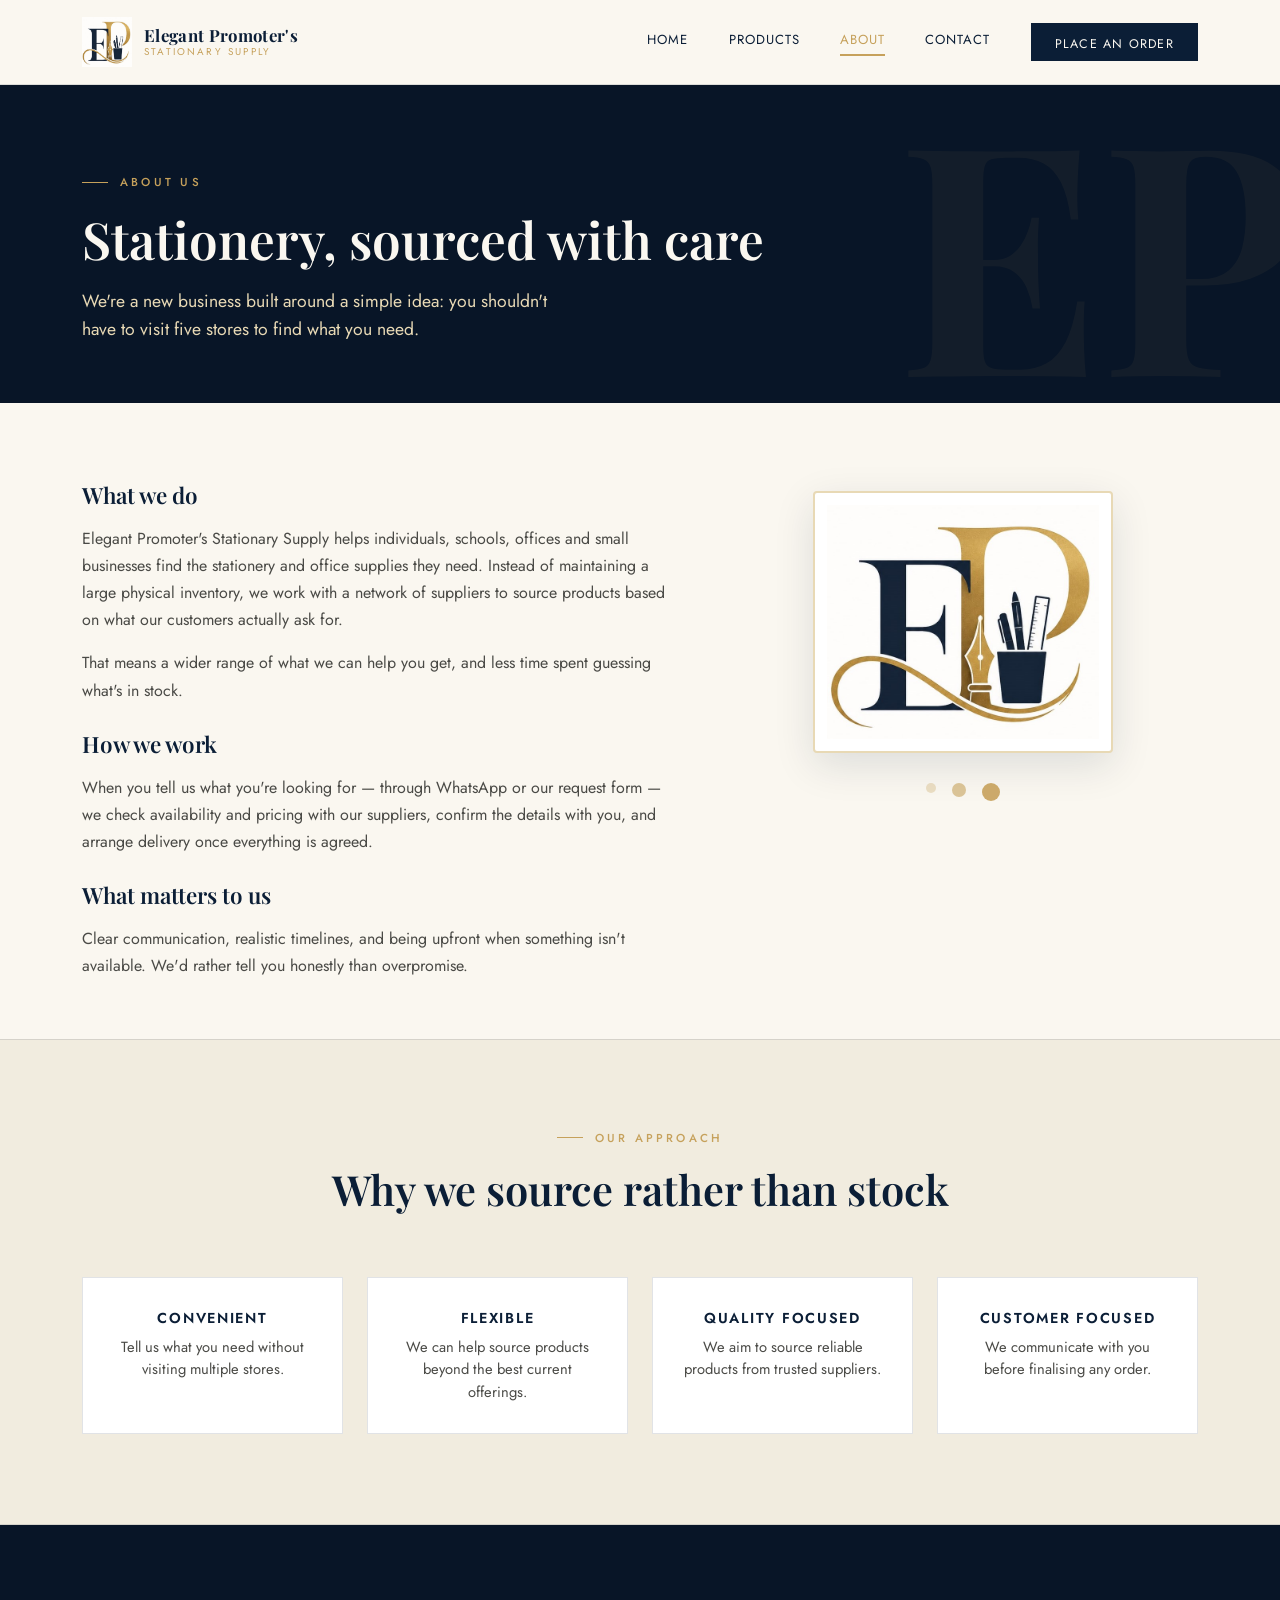
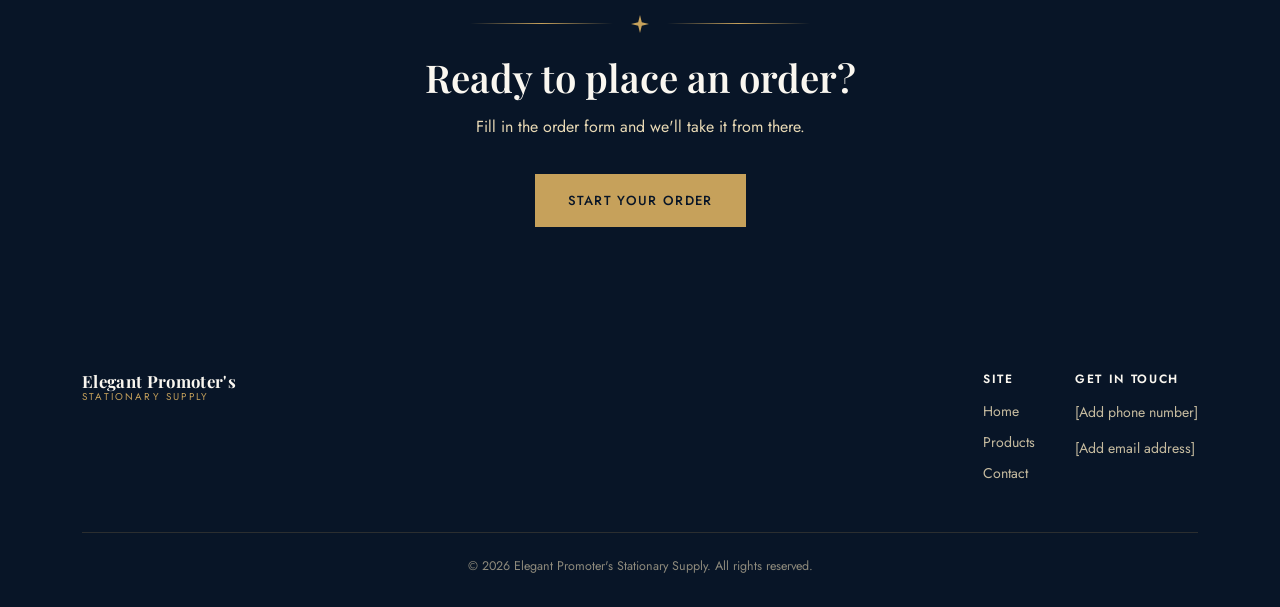
==== about.html @ 5bbe50d1 "Version1 of Site 2 of Elegant-promoter" ====
<!DOCTYPE html>
<html lang="en">
<head>
  <meta charset="UTF-8">
  <meta name="viewport" content="width=device-width, initial-scale=1.0">
  <link rel="icon" href="./assets/logo.jpeg">
  <title>About — Elegant Promoter's Stationary Supply</title>
  <meta name="description" content="Learn about Elegant Promoter's Stationary Supply: sourcing stationery with care, clear communication, and a wide range of office supplies.">
  <link rel="preconnect" href="https://fonts.googleapis.com">
  <link href="https://fonts.googleapis.com/css2?family=Playfair+Display:ital,wght@0,600;0,700;1,600&family=Jost:wght@400;500;600&display=swap" rel="stylesheet">
  <link rel="stylesheet" href="./css/about.css">
  <link rel="stylesheet" href="./css/style.css">
</head>
<body>

<nav class="site-nav">
  <div class="wrap">
    <a href="index.html" class="brand">
      <img src="./assets/logo.jpeg" alt="brand logo" height="50px" width="50px">
      <span class="brand-text">
        <span class="line1">Elegant Promoter's</span>
        <span class="line2">Stationary Supply</span>
      </span>
    </a>
    <div class="nav-links">
      <a href="index.html">Home</a>
      <a href="products.html">Products</a>
      <a href="about.html" class="active">About</a>
      <a href="contact.html">Contact</a>
      <a href="contact.html#order" class="nav-cta">Place an Order</a>
    </div>
    <button class="nav-toggle" aria-label="Menu" onclick="document.querySelector('.nav-links').classList.toggle('mobile-open')">
      <span></span><span></span><span></span>
    </button>
  </div>
</nav>

<!-- ===== ABOUT HERO ===== -->
<header class="about-hero">
  <div class="wrap">
    <div class="about-hero__content">
      <span class="eyebrow">About Us</span>
      <h1>Stationery, sourced with care</h1>
      <p class="lead">We're a new business built around a simple idea: you shouldn't have to visit five stores to find what you need.</p>
    </div>
  </div>
</header>

<!-- ===== MAIN CONTENT: two-column grid ===== -->
<section class="about-main">
  <div class="wrap about-grid">
    <div class="about-copy">
      <h2>What we do</h2>
      <p>Elegant Promoter's Stationary Supply helps individuals, schools, offices and small businesses find the stationery and office supplies they need. Instead of maintaining a large physical inventory, we work with a network of suppliers to source products based on what our customers actually ask for.</p>
      <p>That means a wider range of what we can help you get, and less time spent guessing what's in stock.</p>

      <h2>How we work</h2>
      <p>When you tell us what you're looking for — through WhatsApp or our request form — we check availability and pricing with our suppliers, confirm the details with you, and arrange delivery once everything is agreed.</p>

      <h2>What matters to us</h2>
      <p>Clear communication, realistic timelines, and being upfront when something isn't available. We'd rather tell you honestly than overpromise.</p>
    </div>

    <div class="about-visual">
      <img src="./assets/logo.jpeg" alt="Elegant Promoter's Stationary Supply logo">
      <div class="about-visual__decor" aria-hidden="true">
        <span></span><span></span><span></span>
      </div>
    </div>
  </div>
</section>

<!-- ===== OUR APPROACH (cards) ===== -->
<section class="about-approach">
  <div class="wrap">
    <div class="section-head section-head--center">
      <span class="eyebrow">Our Approach</span>
      <h2>Why we source rather than stock</h2>
    </div>
    <div class="approach-grid">
      <div class="approach-card">
        <h3>Convenient</h3>
        <p>Tell us what you need without visiting multiple stores.</p>
      </div>
      <div class="approach-card">
        <h3>Flexible</h3>
        <p>We can help source products beyond the best current offerings.</p>
      </div>
      <div class="approach-card">
        <h3>Quality Focused</h3>
        <p>We aim to source reliable products from trusted suppliers.</p>
      </div>
      <div class="approach-card">
        <h3>Customer Focused</h3>
        <p>We communicate with you before finalising any order.</p>
      </div>
    </div>
  </div>
</section>

<section class="cta-band">
  <div class="wrap">
    <div class="flourish" style="margin-bottom:22px">
      <svg width="18" height="18" viewBox="0 0 24 24" fill="currentColor"><path d="M12 0l2.4 9.6L24 12l-9.6 2.4L12 24l-2.4-9.6L0 12l9.6-2.4z"/></svg>
    </div>
    <h2>Ready to place an order?</h2>
    <p>Fill in the order form and we'll take it from there.</p>
    <a href="contact.html#order" class="btn btn-gold">Start Your Order</a>
  </div>
</section>

<footer>
  <div class="wrap">
    <div class="footer-top">
      <div class="footer-brand">
        <span class="brand-text">
          <span class="line1">Elegant Promoter's</span>
          <span class="line2">Stationary Supply</span>
        </span>
      </div>
      <div class="footer-links">
        <div class="footer-col">
          <h4>Site</h4>
          <a href="index.html">Home</a>
          <a href="products.html">Products</a>
          <a href="contact.html">Contact</a>
        </div>
        <div class="footer-col">
          <h4>Get in touch</h4>
          <p>[Add phone number]</p>
          <p>[Add email address]</p>
        </div>
      </div>
    </div>
    <div class="footer-bottom">&copy; <span id="year"></span> Elegant Promoter's Stationary Supply. All rights reserved.</div>
  </div>
</footer>

<script>document.getElementById('year').textContent = new Date().getFullYear();</script>
</body>
</html>
---- css/about.css ----
/* ============================================================
   About Page — Elegant Promoter's Stationary Supply
   ============================================================ */

/* ---------- About Hero ---------- */
.about-hero {
  background: var(--navy-deep);
  color: var(--cream);
  padding: 80px 0 60px;
  position: relative;
  overflow: hidden;
}

.about-hero__content {
  max-width: 720px;
  position: relative;
  z-index: 1;
}

.about-hero h1 {
  color: var(--cream);
  font-size: clamp(2.4rem, 4.5vw, 3.2rem);
  margin-bottom: 18px;
}

.about-hero .lead {
  font-size: 1.1rem;
  color: var(--gold-light);
  max-width: 500px;
  margin-bottom: 0;
}

.about-hero::after {
  content: 'EP';
  position: absolute;
  right: -2%;
  top: 50%;
  transform: translateY(-50%);
  font-family: 'Playfair Display', serif;
  font-size: 320px;
  font-weight: 700;
  color: var(--gold);
  opacity: 0.06;
  pointer-events: none;
  line-height: 1;
}

/* ---------- Main Grid (two columns) ---------- */
.about-main {
  padding: 80px 0 60px;
  background: var(--cream);
}

.about-grid {
  display: grid;
  grid-template-columns: 1fr 0.8fr;
  gap: 60px;
  align-items: start;
}

.about-copy h2 {
  font-size: 1.4rem;
  margin-top: 28px;
  margin-bottom: 12px;
  color: var(--navy);
}

.about-copy h2:first-of-type {
  margin-top: 0;
}

.about-copy p {
  color: var(--ink-soft);
  font-size: 1rem;
  line-height: 1.7;
  margin-bottom: 16px;
}

.about-copy p:last-of-type {
  margin-bottom: 0;
}

/* ---------- Right Column: Visual ---------- */
.about-visual {
  display: flex;
  flex-direction: column;
  align-items: center;
  gap: 30px;
  padding-top: 8px;
}

.about-visual img {
  width: 100%;
  max-width: 300px;
  height: auto;
  border-radius: 4px;
  box-shadow: 0 12px 40px rgba(11, 30, 54, 0.12);
  border: 2px solid var(--gold-light);
  padding: 12px;
  background: var(--white);
}

.about-visual__decor {
  display: flex;
  gap: 16px;
  justify-content: center;
  width: 100%;
}

.about-visual__decor span {
  display: block;
  width: 10px;
  height: 10px;
  border-radius: 50%;
  background: var(--gold);
  opacity: 0.3;
}

.about-visual__decor span:nth-child(2) {
  opacity: 0.6;
  width: 14px;
  height: 14px;
}

.about-visual__decor span:nth-child(3) {
  opacity: 0.9;
  width: 18px;
  height: 18px;
}

/* ---------- Approach Cards ---------- */
.about-approach {
  padding: 80px 0 90px;
  background: var(--cream-dim);
  border-top: 1px solid var(--line);
  border-bottom: 1px solid var(--line);
}

.approach-grid {
  display: grid;
  grid-template-columns: repeat(4, 1fr);
  gap: 24px;
  margin-top: 16px;
}

.approach-card {
  background: var(--white);
  padding: 32px 26px 30px;
  border: 1px solid var(--line);
  transition: all 0.25s var(--ease);
  text-align: center;
}

.approach-card:hover {
  border-color: var(--gold);
  transform: translateY(-4px);
  box-shadow: 0 8px 24px rgba(11, 30, 54, 0.06);
}

.approach-card h3 {
  font-family: var(--body);
  font-size: 0.9rem;
  font-weight: 600;
  text-transform: uppercase;
  letter-spacing: 0.12em;
  color: var(--navy);
  margin-bottom: 10px;
}

.approach-card p {
  font-size: 0.92rem;
  color: var(--ink-soft);
  margin: 0;
  line-height: 1.5;
}

/* ---------- Responsive ---------- */
@media (max-width: 1024px) {
  .about-grid {
    grid-template-columns: 1fr 0.7fr;
    gap: 40px;
  }
}

@media (max-width: 820px) {
  .about-grid {
    grid-template-columns: 1fr;
    gap: 40px;
  }

  .about-visual {
    flex-direction: row;
    flex-wrap: wrap;
    justify-content: center;
    padding-top: 0;
  }

  .about-visual img {
    max-width: 200px;
  }

  .approach-grid {
    grid-template-columns: repeat(2, 1fr);
    gap: 16px;
  }

  .about-hero::after {
    font-size: 180px;
    right: -8%;
  }
}

@media (max-width: 540px) {
  .about-hero {
    padding: 60px 0 40px;
  }

  .about-main {
    padding: 50px 0 40px;
  }

  .about-approach {
    padding: 50px 0 60px;
  }

  .approach-grid {
    grid-template-columns: 1fr;
  }

  .about-visual img {
    max-width: 160px;
  }

  .about-hero::after {
    font-size: 120px;
    right: -12%;
    opacity: 0.04;
  }

  .about-copy h2 {
    font-size: 1.2rem;
  }
}
---- css/style.css ----
/* ============================================================
   Elegant Promoter's Stationary Supply — Site Stylesheet
   Palette: Navy #0B1E36 / Deep Navy #081527 / Gold #C6A15B
            Gold Light #E8D9B5 / Cream #FAF7F0 / Ink #1A1A1A
   Type: Playfair Display (display) · Jost (body/labels)
   ============================================================ */

:root {
  --navy: #0b1e36;
  --navy-deep: #081527;
  --navy-soft: #16304f;
  --gold: #c6a15b;
  --gold-bright: #d9b876;
  --gold-light: #e8d9b5;
  --cream: #faf7f0;
  --cream-dim: #f1ecdf;
  --ink: #1a1a1a;
  --ink-soft: #4a4a46;
  --white: #ffffff;
  --line: rgba(11, 30, 54, 0.12);
  --line-gold: rgba(198, 161, 91, 0.4);

  --display: 'Playfair Display', 'Georgia', serif;
  --body: 'Jost', 'Segoe UI', sans-serif;

  --radius: 2px;
  --max: 1180px;
  --ease: cubic-bezier(0.22, 1, 0.36, 1);
}

* { box-sizing: border-box; }

html { scroll-behavior: smooth; }

body {
  margin: 0;
  background: var(--cream);
  color: var(--ink);
  font-family: var(--body);
  font-size: 16px;
  line-height: 1.6;
  -webkit-font-smoothing: antialiased;
}

img { max-width: 100%; display: block; }

a { color: inherit; text-decoration: none; }

.wrap {
  max-width: var(--max);
  margin: 0 auto;
  padding: 0 32px;
}

h1, h2, h3, h4 {
  font-family: var(--display);
  font-weight: 600;
  color: var(--navy);
  margin: 0 0 0.4em;
  line-height: 1.15;
}

.eyebrow {
  font-family: var(--body);
  font-size: 0.72rem;
  font-weight: 500;
  letter-spacing: 0.28em;
  text-transform: uppercase;
  color: var(--gold);
  display: inline-flex;
  align-items: center;
  gap: 12px;
  margin-bottom: 18px;
}
.eyebrow::before {
  content: '';
  width: 26px;
  height: 1px;
  background: var(--gold);
}

/* Gold flourish divider — the signature motif, echoing the mark under
   the logo wordmark. Used sparingly, once per section transition. */
.flourish {
  display: flex;
  align-items: center;
  justify-content: center;
  gap: 18px;
  margin: 0 auto;
  width: 100%;
  max-width: 340px;
}
.flourish::before,
.flourish::after {
  content: '';
  flex: 1;
  height: 1px;
  background: linear-gradient(90deg, transparent, var(--gold) 50%, transparent);
}
.flourish svg { flex-shrink: 0; color: var(--gold); }

/* ---------- Navigation ---------- */
.site-nav {
  position: sticky;
  top: 0;
  z-index: 50;
  background: rgba(250, 247, 240, 0.92);
  backdrop-filter: blur(10px);
  border-bottom: 1px solid var(--line);
}
.site-nav .wrap {
  display: flex;
  align-items: center;
  justify-content: space-between;
  height: 84px;
}
.brand {
  display: flex;
  align-items: center;
  gap: 12px;
}
.brand-mark {
  width: 42px;
  height: 42px;
  flex-shrink: 0;
}
.brand-text {
  font-family: var(--display);
  line-height: 1.05;
}
.brand-text .line1 {
  display: block;
  font-size: 1.05rem;
  font-weight: 700;
  color: var(--navy);
  letter-spacing: 0.02em;
}
.brand-text .line2 {
  display: block;
  font-family: var(--body);
  font-size: 0.62rem;
  letter-spacing: 0.22em;
  text-transform: uppercase;
  color: var(--gold);
  margin-top: 2px;
}
.nav-links {
  display: flex;
  align-items: center;
  gap: 40px;
}
.nav-links a {
  font-size: 0.82rem;
  letter-spacing: 0.08em;
  text-transform: uppercase;
  color: var(--navy);
  position: relative;
  padding-bottom: 6px;
}
.nav-links a::after {
  content: '';
  position: absolute;
  left: 0; right: 0; bottom: 0;
  height: 2px;
  background: var(--gold);
  transform: scaleX(0);
  transform-origin: left;
  transition: transform 0.3s var(--ease);
}
.nav-links a:hover::after,
.nav-links a.active::after { transform: scaleX(1); }
.nav-links a.active { color: var(--gold); }
.nav-cta {
  background: var(--navy);
  color: var(--cream) !important;
  padding: 12px 24px;
  font-size: 0.78rem !important;
  letter-spacing: 0.1em !important;
}
.nav-cta::after { display: none; }
.nav-cta:hover { background: var(--gold); color: var(--navy) !important; }

.nav-toggle {
  display: none;
  background: none;
  border: none;
  cursor: pointer;
  padding: 8px;
}
.nav-toggle span {
  display: block;
  width: 24px;
  height: 2px;
  background: var(--navy);
  margin: 5px 0;
}

/* ---------- Buttons ---------- */
.btn {
  display: inline-flex;
  align-items: center;
  gap: 10px;
  padding: 15px 32px;
  font-family: var(--body);
  font-size: 0.82rem;
  letter-spacing: 0.1em;
  text-transform: uppercase;
  font-weight: 500;
  border: 1px solid transparent;
  cursor: pointer;
  transition: all 0.25s var(--ease);
}
.btn-gold {
  background: var(--gold);
  color: var(--navy-deep);
}
.btn-gold:hover { background: var(--gold-bright); transform: translateY(-1px); }
.btn-outline {
  border-color: var(--gold-light);
  color: var(--cream);
}
.btn-outline:hover { border-color: var(--gold); background: rgba(198,161,91,0.1); }
.btn-navy {
  background: var(--navy);
  color: var(--cream);
}
.btn-navy:hover { background: var(--navy-soft); }
.btn-full { width: 100%; justify-content: center; }
.btn:disabled { opacity: 0.6; cursor: not-allowed; }

/* ---------- Hero ---------- */
.hero {
  position: relative;
  background: var(--navy-deep);
  color: var(--cream);
  overflow: hidden;
  padding: 120px 0 90px;
}
.hero-monogram {
  position: absolute;
  top: 50%;
  right: -6%;
  transform: translateY(-50%);
  width: 620px;
  height: 620px;
  opacity: 0.06;
  pointer-events: none;
}
.hero .wrap {
  position: relative;
  z-index: 1;
  max-width: 720px;
}
.hero h1 {
  color: var(--cream);
  font-size: clamp(2.4rem, 5vw, 3.6rem);
  margin-bottom: 22px;
}
.hero h1 em {
  font-style: italic;
  color: var(--gold);
}
.hero p.lead {
  font-size: 1.1rem;
  color: var(--gold-light);
  max-width: 520px;
  margin-bottom: 40px;
}
.hero-actions {
  display: flex;
  gap: 16px;
  flex-wrap: wrap;
}

/* ---------- Category ticker ---------- */
.ticker {
  background: var(--navy);
  border-top: 1px solid rgba(198,161,91,0.2);
  border-bottom: 1px solid rgba(198,161,91,0.2);
  overflow: hidden;
  padding: 16px 0;
}
.ticker-track {
  display: flex;
  width: max-content;
  animation: scroll 32s linear infinite;
}
.ticker-track span {
  color: var(--gold-light);
  font-size: 0.78rem;
  letter-spacing: 0.2em;
  text-transform: uppercase;
  padding: 0 28px;
  white-space: nowrap;
}
.ticker-track span::after { content: '\2726'; color: var(--gold); margin-left: 28px; }
@keyframes scroll {
  from { transform: translateX(0); }
  to { transform: translateX(-50%); }
}
@media (prefers-reduced-motion: reduce) {
  .ticker-track { animation: none; overflow-x: auto; }
}

/* ---------- Sections ---------- */
section { padding: 100px 0; }
.section-cream { background: var(--cream); }
.section-navy { background: var(--navy-deep); color: var(--cream); }
.section-navy h2 { color: var(--cream); }
.section-head {
  text-align: center;
  max-width: 640px;
  margin: 0 auto 64px;
}
.section-head p { color: var(--ink-soft); font-size: 1.02rem; }
.section-navy .section-head p { color: var(--gold-light); }
.section-head h2 { font-size: clamp(1.9rem, 3.4vw, 2.6rem); }

/* ---------- Value grid (landing) ---------- */
.value-grid {
  display: grid;
  grid-template-columns: repeat(3, 1fr);
  gap: 1px;
  background: var(--line);
  border: 1px solid var(--line);
}
.value-card {
  background: var(--cream);
  padding: 44px 36px;
}
.value-card .num {
  font-family: var(--display);
  font-style: italic;
  color: var(--gold);
  font-size: 1.6rem;
  margin-bottom: 18px;
  display: block;
}
.value-card h3 { font-size: 1.2rem; margin-bottom: 10px; }
.value-card p { color: var(--ink-soft); font-size: 0.95rem; margin: 0; }

/* ---------- Category grid (products page) ---------- */
.cat-grid {
  display: grid;
  grid-template-columns: repeat(4, 1fr);
  gap: 22px;
}
.cat-card {
  background: var(--white);
  border: 1px solid var(--line);
  padding: 34px 26px;
  transition: border-color 0.25s var(--ease), transform 0.25s var(--ease);
}
.cat-card:hover {
  border-color: var(--gold);
  transform: translateY(-4px);
}
.cat-icon {
  width: 46px;
  height: 46px;
  color: var(--navy);
  margin-bottom: 20px;
}
.cat-card:hover .cat-icon { color: var(--gold); }
.cat-card h3 {
  font-size: 1.02rem;
  font-family: var(--body);
  font-weight: 600;
  text-transform: uppercase;
  letter-spacing: 0.04em;
  margin-bottom: 8px;
}
.cat-card p {
  color: var(--ink-soft);
  font-size: 0.88rem;
  margin: 0;
}

/* ---------- Services list ---------- */
.services-list {
  border-top: 1px solid var(--line);
}
.service-row {
  display: grid;
  grid-template-columns: 90px 1fr 1fr;
  gap: 32px;
  align-items: start;
  padding: 34px 0;
  border-bottom: 1px solid var(--line);
}
.service-row .tag {
  font-family: var(--display);
  font-style: italic;
  color: var(--gold);
  font-size: 1.1rem;
}
.service-row h3 { font-size: 1.15rem; margin-bottom: 8px; }
.service-row p { color: var(--ink-soft); margin: 0; font-size: 0.95rem; }

/* ---------- CTA band ---------- */
.cta-band {
  background: var(--navy-deep);
  color: var(--cream);
  text-align: center;
  padding: 90px 0;
  position: relative;
}
.cta-band h2 { color: var(--cream); font-size: clamp(1.8rem, 3.2vw, 2.4rem); }
.cta-band p { color: var(--gold-light); max-width: 480px; margin: 0 auto 34px; }

/* ---------- Contact page ---------- */
.contact-layout {
  display: grid;
  grid-template-columns: 1.1fr 0.9fr;
  gap: 64px;
  align-items: start;
}
.info-card {
  background: var(--navy-deep);
  color: var(--cream);
  padding: 46px 38px;
}
.info-card h3 { color: var(--cream); font-size: 1.3rem; }
.info-row {
  display: flex;
  gap: 16px;
  padding: 18px 0;
  border-bottom: 1px solid rgba(198,161,91,0.18);
}
.info-row:last-child { border-bottom: none; }
.info-row svg { color: var(--gold); flex-shrink: 0; margin-top: 2px; }
.info-row .label {
  display: block;
  font-size: 0.7rem;
  letter-spacing: 0.14em;
  text-transform: uppercase;
  color: var(--gold-light);
  margin-bottom: 3px;
}
.info-row .val { color: var(--cream); font-size: 0.95rem; }

form { display: grid; gap: 20px; }
.form-row { display: grid; grid-template-columns: 1fr 1fr; gap: 20px; }
.field label {
  display: block;
  font-size: 0.72rem;
  letter-spacing: 0.12em;
  text-transform: uppercase;
  color: var(--navy);
  margin-bottom: 8px;
  font-weight: 500;
}
.field input,
.field select,
.field textarea {
  width: 100%;
  padding: 13px 15px;
  border: 1px solid var(--line);
  background: var(--white);
  font-family: var(--body);
  font-size: 0.95rem;
  color: var(--ink);
  border-radius: var(--radius);
}
.field textarea { resize: vertical; min-height: 110px; }
.field input:focus,
.field select:focus,
.field textarea:focus {
  outline: none;
  border-color: var(--gold);
  box-shadow: 0 0 0 3px rgba(198,161,91,0.15);
}
.field-note { font-size: 0.78rem; color: var(--ink-soft); margin-top: -6px; }

.order-item-row {
  display: grid;
  grid-template-columns: 1fr 90px auto;
  gap: 12px;
  align-items: end;
}
#order-items { display: grid; gap: 12px; margin-bottom: 4px; }
.add-item-btn {
  background: none;
  border: 1px dashed var(--line-gold);
  color: var(--navy);
  padding: 10px;
  font-size: 0.78rem;
  letter-spacing: 0.06em;
  text-transform: uppercase;
  cursor: pointer;
  text-align: center;
}
.add-item-btn:hover { background: var(--gold-light); }
.remove-item-btn {
  background: none;
  border: none;
  color: var(--ink-soft);
  cursor: pointer;
  font-size: 1.1rem;
  line-height: 1;
  padding: 12px 4px;
}
.remove-item-btn:hover { color: #a33; }

.form-status {
  padding: 16px 18px;
  font-size: 0.9rem;
  border-radius: var(--radius);
  display: none;
}
.form-status.show { display: block; }
.form-status.ok { background: #e6f2e8; color: #245c33; border: 1px solid #b6dcbe; }
.form-status.err { background: #fbe9e7; color: #8a2f22; border: 1px solid #f0c4bc; }

/* ---------- Footer ---------- */
footer {
  background: var(--navy-deep);
  color: var(--gold-light);
  padding: 56px 0 30px;
}
.footer-top {
  display: flex;
  justify-content: space-between;
  align-items: flex-start;
  padding-bottom: 40px;
  border-bottom: 1px solid rgba(198,161,91,0.18);
  flex-wrap: wrap;
  gap: 30px;
}
.footer-brand .brand-text .line1 { color: var(--cream); }
.footer-links { display: flex; gap: 40px; }
.footer-col h4 {
  color: var(--cream);
  font-family: var(--body);
  font-size: 0.75rem;
  letter-spacing: 0.14em;
  text-transform: uppercase;
  margin-bottom: 14px;
}
.footer-col a, .footer-col p {
  display: block;
  color: var(--gold-light);
  font-size: 0.88rem;
  margin-bottom: 8px;
  opacity: 0.85;
}
.footer-col a:hover { opacity: 1; color: var(--gold); }
.footer-bottom {
  padding-top: 24px;
  font-size: 0.78rem;
  opacity: 0.6;
  text-align: center;
}

/* ---------- Responsive ---------- */
@media (max-width: 900px) {
  .nav-links { display: none; }
  .nav-toggle { display: block; }
  .value-grid { grid-template-columns: 1fr; }
  .cat-grid { grid-template-columns: repeat(2, 1fr); }
  .contact-layout { grid-template-columns: 1fr; }
  .service-row { grid-template-columns: 1fr; gap: 8px; }
  .form-row { grid-template-columns: 1fr; }
  .footer-top { flex-direction: column; }
}
@media (max-width: 560px) {
  .wrap { padding: 0 20px; }
  .cat-grid { grid-template-columns: 1fr; }
  section { padding: 70px 0; }
  .hero { padding: 90px 0 60px; }
  .order-item-row { grid-template-columns: 1fr; }
}
/* Add this to your existing CSS, around line 200 or wherever your responsive styles are */

@media (max-width: 900px) {
  .nav-links {
    display: none;
    position: absolute;
    top: 84px;
    left: 0;
    right: 0;
    background: rgba(250, 247, 240, 0.98);
    backdrop-filter: blur(10px);
    flex-direction: column;
    padding: 20px 32px;
    gap: 16px;
    border-bottom: 1px solid var(--line);
    box-shadow: 0 8px 24px rgba(0,0,0,0.08);
  }
  
  .nav-links.mobile-open {
    display: flex;
  }
  
  .nav-toggle {
    display: block;
  }
  
  .nav-cta {
    text-align: center;
    padding: 12px 24px;
    width: 100%;
  }
}
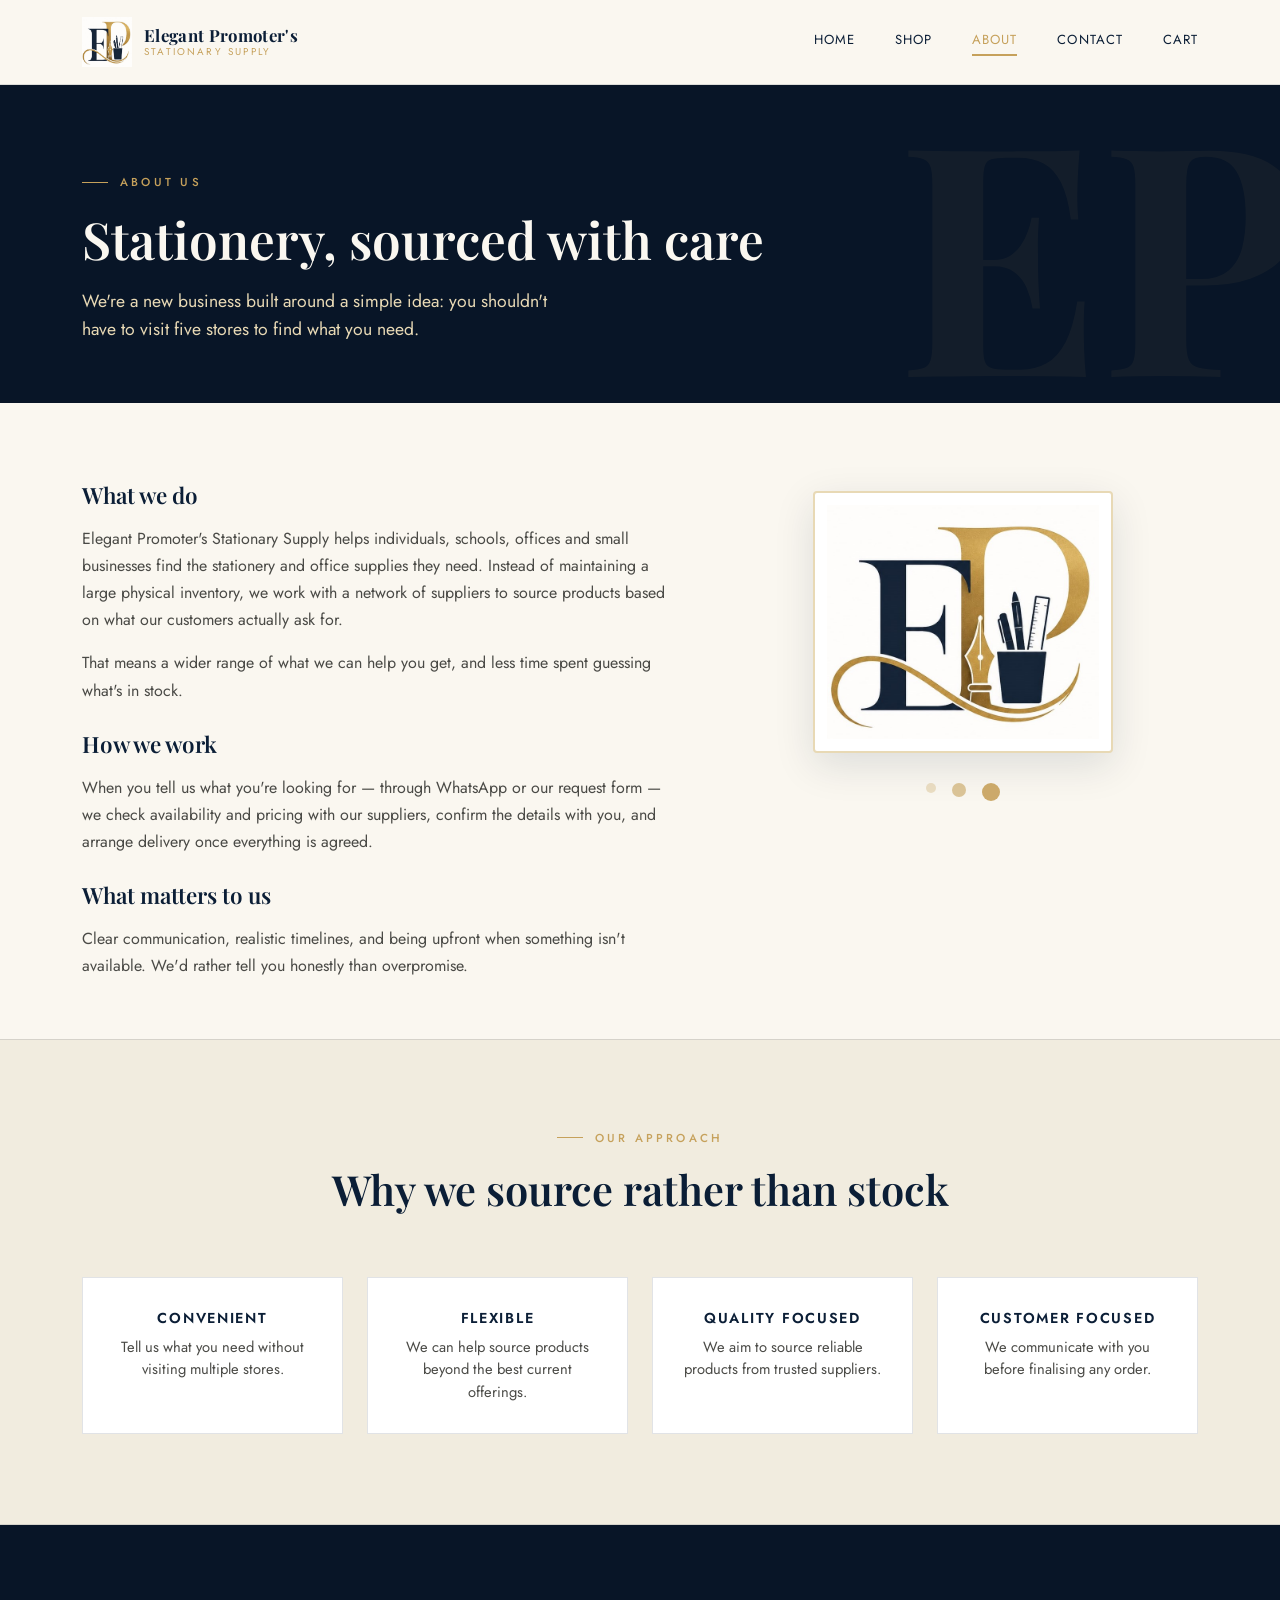
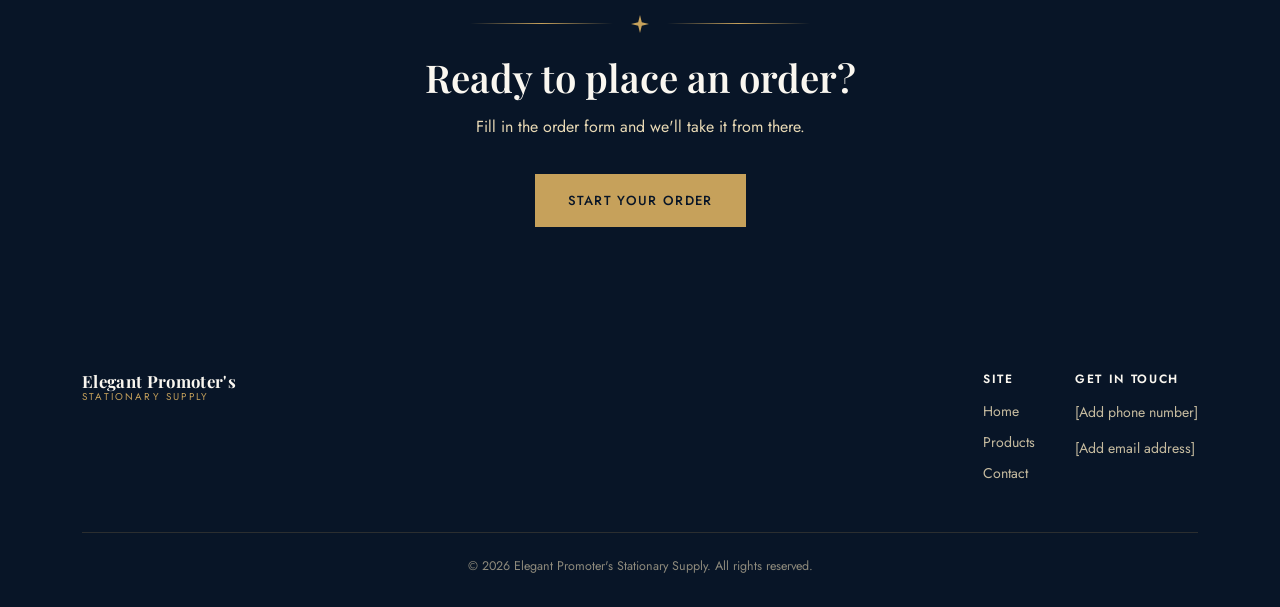
==== commit b203aefb: "New files" ====
--- a/about.html
+++ b/about.html
@@ -10,6 +10,8 @@
   <link href="https://fonts.googleapis.com/css2?family=Playfair+Display:ital,wght@0,600;0,700;1,600&family=Jost:wght@400;500;600&display=swap" rel="stylesheet">
   <link rel="stylesheet" href="./css/about.css">
   <link rel="stylesheet" href="./css/style.css">
+  <link rel="stylesheet" href="./css/shop.css">
+  
 </head>
 <body>
 
@@ -22,12 +24,13 @@
         <span class="line2">Stationary Supply</span>
       </span>
     </a>
+    
     <div class="nav-links">
-      <a href="index.html">Home</a>
-      <a href="products.html">Products</a>
-      <a href="about.html" class="active">About</a>
-      <a href="contact.html">Contact</a>
-      <a href="contact.html#order" class="nav-cta">Place an Order</a>
+        <a href="index.html">Home</a>
+        <a href="products.html">Shop</a>
+        <a href="about.html" class="active">About</a>
+        <a href="contact.html">Contact</a>
+        <a href="cart.html" class="cart-link">Cart <span data-cart-count>0</span></a>
     </div>
     <button class="nav-toggle" aria-label="Menu" onclick="document.querySelector('.nav-links').classList.toggle('mobile-open')">
       <span></span><span></span><span></span>
@@ -136,6 +139,8 @@
   </div>
 </footer>
 
+<script src="./js/products.js"></script>
+<script src="./js/cart.js"></script>
 <script>document.getElementById('year').textContent = new Date().getFullYear();</script>
 </body>
 </html>
--- a/css/style.css
+++ b/css/style.css
@@ -1,604 +1,604 @@
-/* ============================================================
-   Elegant Promoter's Stationary Supply — Site Stylesheet
-   Palette: Navy #0B1E36 / Deep Navy #081527 / Gold #C6A15B
-            Gold Light #E8D9B5 / Cream #FAF7F0 / Ink #1A1A1A
-   Type: Playfair Display (display) · Jost (body/labels)
-   ============================================================ */
-
-:root {
-  --navy: #0b1e36;
-  --navy-deep: #081527;
-  --navy-soft: #16304f;
-  --gold: #c6a15b;
-  --gold-bright: #d9b876;
-  --gold-light: #e8d9b5;
-  --cream: #faf7f0;
-  --cream-dim: #f1ecdf;
-  --ink: #1a1a1a;
-  --ink-soft: #4a4a46;
-  --white: #ffffff;
-  --line: rgba(11, 30, 54, 0.12);
-  --line-gold: rgba(198, 161, 91, 0.4);
-
-  --display: 'Playfair Display', 'Georgia', serif;
-  --body: 'Jost', 'Segoe UI', sans-serif;
-
-  --radius: 2px;
-  --max: 1180px;
-  --ease: cubic-bezier(0.22, 1, 0.36, 1);
-}
-
-* { box-sizing: border-box; }
-
-html { scroll-behavior: smooth; }
-
-body {
-  margin: 0;
-  background: var(--cream);
-  color: var(--ink);
-  font-family: var(--body);
-  font-size: 16px;
-  line-height: 1.6;
-  -webkit-font-smoothing: antialiased;
-}
-
-img { max-width: 100%; display: block; }
-
-a { color: inherit; text-decoration: none; }
-
-.wrap {
-  max-width: var(--max);
-  margin: 0 auto;
-  padding: 0 32px;
-}
-
-h1, h2, h3, h4 {
-  font-family: var(--display);
-  font-weight: 600;
-  color: var(--navy);
-  margin: 0 0 0.4em;
-  line-height: 1.15;
-}
-
-.eyebrow {
-  font-family: var(--body);
-  font-size: 0.72rem;
-  font-weight: 500;
-  letter-spacing: 0.28em;
-  text-transform: uppercase;
-  color: var(--gold);
-  display: inline-flex;
-  align-items: center;
-  gap: 12px;
-  margin-bottom: 18px;
-}
-.eyebrow::before {
-  content: '';
-  width: 26px;
-  height: 1px;
-  background: var(--gold);
-}
-
-/* Gold flourish divider — the signature motif, echoing the mark under
-   the logo wordmark. Used sparingly, once per section transition. */
-.flourish {
-  display: flex;
-  align-items: center;
-  justify-content: center;
-  gap: 18px;
-  margin: 0 auto;
-  width: 100%;
-  max-width: 340px;
-}
-.flourish::before,
-.flourish::after {
-  content: '';
-  flex: 1;
-  height: 1px;
-  background: linear-gradient(90deg, transparent, var(--gold) 50%, transparent);
-}
-.flourish svg { flex-shrink: 0; color: var(--gold); }
-
-/* ---------- Navigation ---------- */
-.site-nav {
-  position: sticky;
-  top: 0;
-  z-index: 50;
-  background: rgba(250, 247, 240, 0.92);
-  backdrop-filter: blur(10px);
-  border-bottom: 1px solid var(--line);
-}
-.site-nav .wrap {
-  display: flex;
-  align-items: center;
-  justify-content: space-between;
-  height: 84px;
-}
-.brand {
-  display: flex;
-  align-items: center;
-  gap: 12px;
-}
-.brand-mark {
-  width: 42px;
-  height: 42px;
-  flex-shrink: 0;
-}
-.brand-text {
-  font-family: var(--display);
-  line-height: 1.05;
-}
-.brand-text .line1 {
-  display: block;
-  font-size: 1.05rem;
-  font-weight: 700;
-  color: var(--navy);
-  letter-spacing: 0.02em;
-}
-.brand-text .line2 {
-  display: block;
-  font-family: var(--body);
-  font-size: 0.62rem;
-  letter-spacing: 0.22em;
-  text-transform: uppercase;
-  color: var(--gold);
-  margin-top: 2px;
-}
-.nav-links {
-  display: flex;
-  align-items: center;
-  gap: 40px;
-}
-.nav-links a {
-  font-size: 0.82rem;
-  letter-spacing: 0.08em;
-  text-transform: uppercase;
-  color: var(--navy);
-  position: relative;
-  padding-bottom: 6px;
-}
-.nav-links a::after {
-  content: '';
-  position: absolute;
-  left: 0; right: 0; bottom: 0;
-  height: 2px;
-  background: var(--gold);
-  transform: scaleX(0);
-  transform-origin: left;
-  transition: transform 0.3s var(--ease);
-}
-.nav-links a:hover::after,
-.nav-links a.active::after { transform: scaleX(1); }
-.nav-links a.active { color: var(--gold); }
-.nav-cta {
-  background: var(--navy);
-  color: var(--cream) !important;
-  padding: 12px 24px;
-  font-size: 0.78rem !important;
-  letter-spacing: 0.1em !important;
-}
-.nav-cta::after { display: none; }
-.nav-cta:hover { background: var(--gold); color: var(--navy) !important; }
-
-.nav-toggle {
-  display: none;
-  background: none;
-  border: none;
-  cursor: pointer;
-  padding: 8px;
-}
-.nav-toggle span {
-  display: block;
-  width: 24px;
-  height: 2px;
-  background: var(--navy);
-  margin: 5px 0;
-}
-
-/* ---------- Buttons ---------- */
-.btn {
-  display: inline-flex;
-  align-items: center;
-  gap: 10px;
-  padding: 15px 32px;
-  font-family: var(--body);
-  font-size: 0.82rem;
-  letter-spacing: 0.1em;
-  text-transform: uppercase;
-  font-weight: 500;
-  border: 1px solid transparent;
-  cursor: pointer;
-  transition: all 0.25s var(--ease);
-}
-.btn-gold {
-  background: var(--gold);
-  color: var(--navy-deep);
-}
-.btn-gold:hover { background: var(--gold-bright); transform: translateY(-1px); }
-.btn-outline {
-  border-color: var(--gold-light);
-  color: var(--cream);
-}
-.btn-outline:hover { border-color: var(--gold); background: rgba(198,161,91,0.1); }
-.btn-navy {
-  background: var(--navy);
-  color: var(--cream);
-}
-.btn-navy:hover { background: var(--navy-soft); }
-.btn-full { width: 100%; justify-content: center; }
-.btn:disabled { opacity: 0.6; cursor: not-allowed; }
-
-/* ---------- Hero ---------- */
-.hero {
-  position: relative;
-  background: var(--navy-deep);
-  color: var(--cream);
-  overflow: hidden;
-  padding: 120px 0 90px;
-}
-.hero-monogram {
-  position: absolute;
-  top: 50%;
-  right: -6%;
-  transform: translateY(-50%);
-  width: 620px;
-  height: 620px;
-  opacity: 0.06;
-  pointer-events: none;
-}
-.hero .wrap {
-  position: relative;
-  z-index: 1;
-  max-width: 720px;
-}
-.hero h1 {
-  color: var(--cream);
-  font-size: clamp(2.4rem, 5vw, 3.6rem);
-  margin-bottom: 22px;
-}
-.hero h1 em {
-  font-style: italic;
-  color: var(--gold);
-}
-.hero p.lead {
-  font-size: 1.1rem;
-  color: var(--gold-light);
-  max-width: 520px;
-  margin-bottom: 40px;
-}
-.hero-actions {
-  display: flex;
-  gap: 16px;
-  flex-wrap: wrap;
-}
-
-/* ---------- Category ticker ---------- */
-.ticker {
-  background: var(--navy);
-  border-top: 1px solid rgba(198,161,91,0.2);
-  border-bottom: 1px solid rgba(198,161,91,0.2);
-  overflow: hidden;
-  padding: 16px 0;
-}
-.ticker-track {
-  display: flex;
-  width: max-content;
-  animation: scroll 32s linear infinite;
-}
-.ticker-track span {
-  color: var(--gold-light);
-  font-size: 0.78rem;
-  letter-spacing: 0.2em;
-  text-transform: uppercase;
-  padding: 0 28px;
-  white-space: nowrap;
-}
-.ticker-track span::after { content: '\2726'; color: var(--gold); margin-left: 28px; }
-@keyframes scroll {
-  from { transform: translateX(0); }
-  to { transform: translateX(-50%); }
-}
-@media (prefers-reduced-motion: reduce) {
-  .ticker-track { animation: none; overflow-x: auto; }
-}
-
-/* ---------- Sections ---------- */
-section { padding: 100px 0; }
-.section-cream { background: var(--cream); }
-.section-navy { background: var(--navy-deep); color: var(--cream); }
-.section-navy h2 { color: var(--cream); }
-.section-head {
-  text-align: center;
-  max-width: 640px;
-  margin: 0 auto 64px;
-}
-.section-head p { color: var(--ink-soft); font-size: 1.02rem; }
-.section-navy .section-head p { color: var(--gold-light); }
-.section-head h2 { font-size: clamp(1.9rem, 3.4vw, 2.6rem); }
-
-/* ---------- Value grid (landing) ---------- */
-.value-grid {
-  display: grid;
-  grid-template-columns: repeat(3, 1fr);
-  gap: 1px;
-  background: var(--line);
-  border: 1px solid var(--line);
-}
-.value-card {
-  background: var(--cream);
-  padding: 44px 36px;
-}
-.value-card .num {
-  font-family: var(--display);
-  font-style: italic;
-  color: var(--gold);
-  font-size: 1.6rem;
-  margin-bottom: 18px;
-  display: block;
-}
-.value-card h3 { font-size: 1.2rem; margin-bottom: 10px; }
-.value-card p { color: var(--ink-soft); font-size: 0.95rem; margin: 0; }
-
-/* ---------- Category grid (products page) ---------- */
-.cat-grid {
-  display: grid;
-  grid-template-columns: repeat(4, 1fr);
-  gap: 22px;
-}
-.cat-card {
-  background: var(--white);
-  border: 1px solid var(--line);
-  padding: 34px 26px;
-  transition: border-color 0.25s var(--ease), transform 0.25s var(--ease);
-}
-.cat-card:hover {
-  border-color: var(--gold);
-  transform: translateY(-4px);
-}
-.cat-icon {
-  width: 46px;
-  height: 46px;
-  color: var(--navy);
-  margin-bottom: 20px;
-}
-.cat-card:hover .cat-icon { color: var(--gold); }
-.cat-card h3 {
-  font-size: 1.02rem;
-  font-family: var(--body);
-  font-weight: 600;
-  text-transform: uppercase;
-  letter-spacing: 0.04em;
-  margin-bottom: 8px;
-}
-.cat-card p {
-  color: var(--ink-soft);
-  font-size: 0.88rem;
-  margin: 0;
-}
-
-/* ---------- Services list ---------- */
-.services-list {
-  border-top: 1px solid var(--line);
-}
-.service-row {
-  display: grid;
-  grid-template-columns: 90px 1fr 1fr;
-  gap: 32px;
-  align-items: start;
-  padding: 34px 0;
-  border-bottom: 1px solid var(--line);
-}
-.service-row .tag {
-  font-family: var(--display);
-  font-style: italic;
-  color: var(--gold);
-  font-size: 1.1rem;
-}
-.service-row h3 { font-size: 1.15rem; margin-bottom: 8px; }
-.service-row p { color: var(--ink-soft); margin: 0; font-size: 0.95rem; }
-
-/* ---------- CTA band ---------- */
-.cta-band {
-  background: var(--navy-deep);
-  color: var(--cream);
-  text-align: center;
-  padding: 90px 0;
-  position: relative;
-}
-.cta-band h2 { color: var(--cream); font-size: clamp(1.8rem, 3.2vw, 2.4rem); }
-.cta-band p { color: var(--gold-light); max-width: 480px; margin: 0 auto 34px; }
-
-/* ---------- Contact page ---------- */
-.contact-layout {
-  display: grid;
-  grid-template-columns: 1.1fr 0.9fr;
-  gap: 64px;
-  align-items: start;
-}
-.info-card {
-  background: var(--navy-deep);
-  color: var(--cream);
-  padding: 46px 38px;
-}
-.info-card h3 { color: var(--cream); font-size: 1.3rem; }
-.info-row {
-  display: flex;
-  gap: 16px;
-  padding: 18px 0;
-  border-bottom: 1px solid rgba(198,161,91,0.18);
-}
-.info-row:last-child { border-bottom: none; }
-.info-row svg { color: var(--gold); flex-shrink: 0; margin-top: 2px; }
-.info-row .label {
-  display: block;
-  font-size: 0.7rem;
-  letter-spacing: 0.14em;
-  text-transform: uppercase;
-  color: var(--gold-light);
-  margin-bottom: 3px;
-}
-.info-row .val { color: var(--cream); font-size: 0.95rem; }
-
-form { display: grid; gap: 20px; }
-.form-row { display: grid; grid-template-columns: 1fr 1fr; gap: 20px; }
-.field label {
-  display: block;
-  font-size: 0.72rem;
-  letter-spacing: 0.12em;
-  text-transform: uppercase;
-  color: var(--navy);
-  margin-bottom: 8px;
-  font-weight: 500;
-}
-.field input,
-.field select,
-.field textarea {
-  width: 100%;
-  padding: 13px 15px;
-  border: 1px solid var(--line);
-  background: var(--white);
-  font-family: var(--body);
-  font-size: 0.95rem;
-  color: var(--ink);
-  border-radius: var(--radius);
-}
-.field textarea { resize: vertical; min-height: 110px; }
-.field input:focus,
-.field select:focus,
-.field textarea:focus {
-  outline: none;
-  border-color: var(--gold);
-  box-shadow: 0 0 0 3px rgba(198,161,91,0.15);
-}
-.field-note { font-size: 0.78rem; color: var(--ink-soft); margin-top: -6px; }
-
-.order-item-row {
-  display: grid;
-  grid-template-columns: 1fr 90px auto;
-  gap: 12px;
-  align-items: end;
-}
-#order-items { display: grid; gap: 12px; margin-bottom: 4px; }
-.add-item-btn {
-  background: none;
-  border: 1px dashed var(--line-gold);
-  color: var(--navy);
-  padding: 10px;
-  font-size: 0.78rem;
-  letter-spacing: 0.06em;
-  text-transform: uppercase;
-  cursor: pointer;
-  text-align: center;
-}
-.add-item-btn:hover { background: var(--gold-light); }
-.remove-item-btn {
-  background: none;
-  border: none;
-  color: var(--ink-soft);
-  cursor: pointer;
-  font-size: 1.1rem;
-  line-height: 1;
-  padding: 12px 4px;
-}
-.remove-item-btn:hover { color: #a33; }
-
-.form-status {
-  padding: 16px 18px;
-  font-size: 0.9rem;
-  border-radius: var(--radius);
-  display: none;
-}
-.form-status.show { display: block; }
-.form-status.ok { background: #e6f2e8; color: #245c33; border: 1px solid #b6dcbe; }
-.form-status.err { background: #fbe9e7; color: #8a2f22; border: 1px solid #f0c4bc; }
-
-/* ---------- Footer ---------- */
-footer {
-  background: var(--navy-deep);
-  color: var(--gold-light);
-  padding: 56px 0 30px;
-}
-.footer-top {
-  display: flex;
-  justify-content: space-between;
-  align-items: flex-start;
-  padding-bottom: 40px;
-  border-bottom: 1px solid rgba(198,161,91,0.18);
-  flex-wrap: wrap;
-  gap: 30px;
-}
-.footer-brand .brand-text .line1 { color: var(--cream); }
-.footer-links { display: flex; gap: 40px; }
-.footer-col h4 {
-  color: var(--cream);
-  font-family: var(--body);
-  font-size: 0.75rem;
-  letter-spacing: 0.14em;
-  text-transform: uppercase;
-  margin-bottom: 14px;
-}
-.footer-col a, .footer-col p {
-  display: block;
-  color: var(--gold-light);
-  font-size: 0.88rem;
-  margin-bottom: 8px;
-  opacity: 0.85;
-}
-.footer-col a:hover { opacity: 1; color: var(--gold); }
-.footer-bottom {
-  padding-top: 24px;
-  font-size: 0.78rem;
-  opacity: 0.6;
-  text-align: center;
-}
-
-/* ---------- Responsive ---------- */
-@media (max-width: 900px) {
-  .nav-links { display: none; }
-  .nav-toggle { display: block; }
-  .value-grid { grid-template-columns: 1fr; }
-  .cat-grid { grid-template-columns: repeat(2, 1fr); }
-  .contact-layout { grid-template-columns: 1fr; }
-  .service-row { grid-template-columns: 1fr; gap: 8px; }
-  .form-row { grid-template-columns: 1fr; }
-  .footer-top { flex-direction: column; }
-}
-@media (max-width: 560px) {
-  .wrap { padding: 0 20px; }
-  .cat-grid { grid-template-columns: 1fr; }
-  section { padding: 70px 0; }
-  .hero { padding: 90px 0 60px; }
-  .order-item-row { grid-template-columns: 1fr; }
-}
-/* Add this to your existing CSS, around line 200 or wherever your responsive styles are */
-
-@media (max-width: 900px) {
-  .nav-links {
-    display: none;
-    position: absolute;
-    top: 84px;
-    left: 0;
-    right: 0;
-    background: rgba(250, 247, 240, 0.98);
-    backdrop-filter: blur(10px);
-    flex-direction: column;
-    padding: 20px 32px;
-    gap: 16px;
-    border-bottom: 1px solid var(--line);
-    box-shadow: 0 8px 24px rgba(0,0,0,0.08);
-  }
-  
-  .nav-links.mobile-open {
-    display: flex;
-  }
-  
-  .nav-toggle {
-    display: block;
-  }
-  
-  .nav-cta {
-    text-align: center;
-    padding: 12px 24px;
-    width: 100%;
-  }
+/* ============================================================
+   Elegant Promoter's Stationary Supply — Site Stylesheet
+   Palette: Navy #0B1E36 / Deep Navy #081527 / Gold #C6A15B
+            Gold Light #E8D9B5 / Cream #FAF7F0 / Ink #1A1A1A
+   Type: Playfair Display (display) · Jost (body/labels)
+   ============================================================ */
+
+:root {
+  --navy: #0b1e36;
+  --navy-deep: #081527;
+  --navy-soft: #16304f;
+  --gold: #c6a15b;
+  --gold-bright: #d9b876;
+  --gold-light: #e8d9b5;
+  --cream: #faf7f0;
+  --cream-dim: #f1ecdf;
+  --ink: #1a1a1a;
+  --ink-soft: #4a4a46;
+  --white: #ffffff;
+  --line: rgba(11, 30, 54, 0.12);
+  --line-gold: rgba(198, 161, 91, 0.4);
+
+  --display: 'Playfair Display', 'Georgia', serif;
+  --body: 'Jost', 'Segoe UI', sans-serif;
+
+  --radius: 2px;
+  --max: 1180px;
+  --ease: cubic-bezier(0.22, 1, 0.36, 1);
+}
+
+* { box-sizing: border-box; }
+
+html { scroll-behavior: smooth; }
+
+body {
+  margin: 0;
+  background: var(--cream);
+  color: var(--ink);
+  font-family: var(--body);
+  font-size: 16px;
+  line-height: 1.6;
+  -webkit-font-smoothing: antialiased;
+}
+
+img { max-width: 100%; display: block; }
+
+a { color: inherit; text-decoration: none; }
+
+.wrap {
+  max-width: var(--max);
+  margin: 0 auto;
+  padding: 0 32px;
+}
+
+h1, h2, h3, h4 {
+  font-family: var(--display);
+  font-weight: 600;
+  color: var(--navy);
+  margin: 0 0 0.4em;
+  line-height: 1.15;
+}
+
+.eyebrow {
+  font-family: var(--body);
+  font-size: 0.72rem;
+  font-weight: 500;
+  letter-spacing: 0.28em;
+  text-transform: uppercase;
+  color: var(--gold);
+  display: inline-flex;
+  align-items: center;
+  gap: 12px;
+  margin-bottom: 18px;
+}
+.eyebrow::before {
+  content: '';
+  width: 26px;
+  height: 1px;
+  background: var(--gold);
+}
+
+/* Gold flourish divider — the signature motif, echoing the mark under
+   the logo wordmark. Used sparingly, once per section transition. */
+.flourish {
+  display: flex;
+  align-items: center;
+  justify-content: center;
+  gap: 18px;
+  margin: 0 auto;
+  width: 100%;
+  max-width: 340px;
+}
+.flourish::before,
+.flourish::after {
+  content: '';
+  flex: 1;
+  height: 1px;
+  background: linear-gradient(90deg, transparent, var(--gold) 50%, transparent);
+}
+.flourish svg { flex-shrink: 0; color: var(--gold); }
+
+/* ---------- Navigation ---------- */
+.site-nav {
+  position: sticky;
+  top: 0;
+  z-index: 50;
+  background: rgba(250, 247, 240, 0.92);
+  backdrop-filter: blur(10px);
+  border-bottom: 1px solid var(--line);
+}
+.site-nav .wrap {
+  display: flex;
+  align-items: center;
+  justify-content: space-between;
+  height: 84px;
+}
+.brand {
+  display: flex;
+  align-items: center;
+  gap: 12px;
+}
+.brand-mark {
+  width: 42px;
+  height: 42px;
+  flex-shrink: 0;
+}
+.brand-text {
+  font-family: var(--display);
+  line-height: 1.05;
+}
+.brand-text .line1 {
+  display: block;
+  font-size: 1.05rem;
+  font-weight: 700;
+  color: var(--navy);
+  letter-spacing: 0.02em;
+}
+.brand-text .line2 {
+  display: block;
+  font-family: var(--body);
+  font-size: 0.62rem;
+  letter-spacing: 0.22em;
+  text-transform: uppercase;
+  color: var(--gold);
+  margin-top: 2px;
+}
+.nav-links {
+  display: flex;
+  align-items: center;
+  gap: 40px;
+}
+.nav-links a {
+  font-size: 0.82rem;
+  letter-spacing: 0.08em;
+  text-transform: uppercase;
+  color: var(--navy);
+  position: relative;
+  padding-bottom: 6px;
+}
+.nav-links a::after {
+  content: '';
+  position: absolute;
+  left: 0; right: 0; bottom: 0;
+  height: 2px;
+  background: var(--gold);
+  transform: scaleX(0);
+  transform-origin: left;
+  transition: transform 0.3s var(--ease);
+}
+.nav-links a:hover::after,
+.nav-links a.active::after { transform: scaleX(1); }
+.nav-links a.active { color: var(--gold); }
+.nav-cta {
+  background: var(--navy);
+  color: var(--cream) !important;
+  padding: 12px 24px;
+  font-size: 0.78rem !important;
+  letter-spacing: 0.1em !important;
+}
+.nav-cta::after { display: none; }
+.nav-cta:hover { background: var(--gold); color: var(--navy) !important; }
+
+.nav-toggle {
+  display: none;
+  background: none;
+  border: none;
+  cursor: pointer;
+  padding: 8px;
+}
+.nav-toggle span {
+  display: block;
+  width: 24px;
+  height: 2px;
+  background: var(--navy);
+  margin: 5px 0;
+}
+
+/* ---------- Buttons ---------- */
+.btn {
+  display: inline-flex;
+  align-items: center;
+  gap: 10px;
+  padding: 15px 32px;
+  font-family: var(--body);
+  font-size: 0.82rem;
+  letter-spacing: 0.1em;
+  text-transform: uppercase;
+  font-weight: 500;
+  border: 1px solid transparent;
+  cursor: pointer;
+  transition: all 0.25s var(--ease);
+}
+.btn-gold {
+  background: var(--gold);
+  color: var(--navy-deep);
+}
+.btn-gold:hover { background: var(--gold-bright); transform: translateY(-1px); }
+.btn-outline {
+  border-color: var(--gold-light);
+  color: var(--cream);
+}
+.btn-outline:hover { border-color: var(--gold); background: rgba(198,161,91,0.1); }
+.btn-navy {
+  background: var(--navy);
+  color: var(--cream);
+}
+.btn-navy:hover { background: var(--navy-soft); }
+.btn-full { width: 100%; justify-content: center; }
+.btn:disabled { opacity: 0.6; cursor: not-allowed; }
+
+/* ---------- Hero ---------- */
+.hero {
+  position: relative;
+  background: var(--navy-deep);
+  color: var(--cream);
+  overflow: hidden;
+  padding: 120px 0 90px;
+}
+.hero-monogram {
+  position: absolute;
+  top: 50%;
+  right: -6%;
+  transform: translateY(-50%);
+  width: 620px;
+  height: 620px;
+  opacity: 0.06;
+  pointer-events: none;
+}
+.hero .wrap {
+  position: relative;
+  z-index: 1;
+  max-width: 720px;
+}
+.hero h1 {
+  color: var(--cream);
+  font-size: clamp(2.4rem, 5vw, 3.6rem);
+  margin-bottom: 22px;
+}
+.hero h1 em {
+  font-style: italic;
+  color: var(--gold);
+}
+.hero p.lead {
+  font-size: 1.1rem;
+  color: var(--gold-light);
+  max-width: 520px;
+  margin-bottom: 40px;
+}
+.hero-actions {
+  display: flex;
+  gap: 16px;
+  flex-wrap: wrap;
+}
+
+/* ---------- Category ticker ---------- */
+.ticker {
+  background: var(--navy);
+  border-top: 1px solid rgba(198,161,91,0.2);
+  border-bottom: 1px solid rgba(198,161,91,0.2);
+  overflow: hidden;
+  padding: 16px 0;
+}
+.ticker-track {
+  display: flex;
+  width: max-content;
+  animation: scroll 32s linear infinite;
+}
+.ticker-track span {
+  color: var(--gold-light);
+  font-size: 0.78rem;
+  letter-spacing: 0.2em;
+  text-transform: uppercase;
+  padding: 0 28px;
+  white-space: nowrap;
+}
+.ticker-track span::after { content: '\2726'; color: var(--gold); margin-left: 28px; }
+@keyframes scroll {
+  from { transform: translateX(0); }
+  to { transform: translateX(-50%); }
+}
+@media (prefers-reduced-motion: reduce) {
+  .ticker-track { animation: none; overflow-x: auto; }
+}
+
+/* ---------- Sections ---------- */
+section { padding: 100px 0; }
+.section-cream { background: var(--cream); }
+.section-navy { background: var(--navy-deep); color: var(--cream); }
+.section-navy h2 { color: var(--cream); }
+.section-head {
+  text-align: center;
+  max-width: 640px;
+  margin: 0 auto 64px;
+}
+.section-head p { color: var(--ink-soft); font-size: 1.02rem; }
+.section-navy .section-head p { color: var(--gold-light); }
+.section-head h2 { font-size: clamp(1.9rem, 3.4vw, 2.6rem); }
+
+/* ---------- Value grid (landing) ---------- */
+.value-grid {
+  display: grid;
+  grid-template-columns: repeat(3, 1fr);
+  gap: 1px;
+  background: var(--line);
+  border: 1px solid var(--line);
+}
+.value-card {
+  background: var(--cream);
+  padding: 44px 36px;
+}
+.value-card .num {
+  font-family: var(--display);
+  font-style: italic;
+  color: var(--gold);
+  font-size: 1.6rem;
+  margin-bottom: 18px;
+  display: block;
+}
+.value-card h3 { font-size: 1.2rem; margin-bottom: 10px; }
+.value-card p { color: var(--ink-soft); font-size: 0.95rem; margin: 0; }
+
+/* ---------- Category grid (products page) ---------- */
+.cat-grid {
+  display: grid;
+  grid-template-columns: repeat(4, 1fr);
+  gap: 22px;
+}
+.cat-card {
+  background: var(--white);
+  border: 1px solid var(--line);
+  padding: 34px 26px;
+  transition: border-color 0.25s var(--ease), transform 0.25s var(--ease);
+}
+.cat-card:hover {
+  border-color: var(--gold);
+  transform: translateY(-4px);
+}
+.cat-icon {
+  width: 46px;
+  height: 46px;
+  color: var(--navy);
+  margin-bottom: 20px;
+}
+.cat-card:hover .cat-icon { color: var(--gold); }
+.cat-card h3 {
+  font-size: 1.02rem;
+  font-family: var(--body);
+  font-weight: 600;
+  text-transform: uppercase;
+  letter-spacing: 0.04em;
+  margin-bottom: 8px;
+}
+.cat-card p {
+  color: var(--ink-soft);
+  font-size: 0.88rem;
+  margin: 0;
+}
+
+/* ---------- Services list ---------- */
+.services-list {
+  border-top: 1px solid var(--line);
+}
+.service-row {
+  display: grid;
+  grid-template-columns: 90px 1fr 1fr;
+  gap: 32px;
+  align-items: start;
+  padding: 34px 0;
+  border-bottom: 1px solid var(--line);
+}
+.service-row .tag {
+  font-family: var(--display);
+  font-style: italic;
+  color: var(--gold);
+  font-size: 1.1rem;
+}
+.service-row h3 { font-size: 1.15rem; margin-bottom: 8px; }
+.service-row p { color: var(--ink-soft); margin: 0; font-size: 0.95rem; }
+
+/* ---------- CTA band ---------- */
+.cta-band {
+  background: var(--navy-deep);
+  color: var(--cream);
+  text-align: center;
+  padding: 90px 0;
+  position: relative;
+}
+.cta-band h2 { color: var(--cream); font-size: clamp(1.8rem, 3.2vw, 2.4rem); }
+.cta-band p { color: var(--gold-light); max-width: 480px; margin: 0 auto 34px; }
+
+/* ---------- Contact page ---------- */
+.contact-layout {
+  display: grid;
+  grid-template-columns: 1.1fr 0.9fr;
+  gap: 64px;
+  align-items: start;
+}
+.info-card {
+  background: var(--navy-deep);
+  color: var(--cream);
+  padding: 46px 38px;
+}
+.info-card h3 { color: var(--cream); font-size: 1.3rem; }
+.info-row {
+  display: flex;
+  gap: 16px;
+  padding: 18px 0;
+  border-bottom: 1px solid rgba(198,161,91,0.18);
+}
+.info-row:last-child { border-bottom: none; }
+.info-row svg { color: var(--gold); flex-shrink: 0; margin-top: 2px; }
+.info-row .label {
+  display: block;
+  font-size: 0.7rem;
+  letter-spacing: 0.14em;
+  text-transform: uppercase;
+  color: var(--gold-light);
+  margin-bottom: 3px;
+}
+.info-row .val { color: var(--cream); font-size: 0.95rem; }
+
+form { display: grid; gap: 20px; }
+.form-row { display: grid; grid-template-columns: 1fr 1fr; gap: 20px; }
+.field label {
+  display: block;
+  font-size: 0.72rem;
+  letter-spacing: 0.12em;
+  text-transform: uppercase;
+  color: var(--navy);
+  margin-bottom: 8px;
+  font-weight: 500;
+}
+.field input,
+.field select,
+.field textarea {
+  width: 100%;
+  padding: 13px 15px;
+  border: 1px solid var(--line);
+  background: var(--white);
+  font-family: var(--body);
+  font-size: 0.95rem;
+  color: var(--ink);
+  border-radius: var(--radius);
+}
+.field textarea { resize: vertical; min-height: 110px; }
+.field input:focus,
+.field select:focus,
+.field textarea:focus {
+  outline: none;
+  border-color: var(--gold);
+  box-shadow: 0 0 0 3px rgba(198,161,91,0.15);
+}
+.field-note { font-size: 0.78rem; color: var(--ink-soft); margin-top: -6px; }
+
+.order-item-row {
+  display: grid;
+  grid-template-columns: 1fr 90px auto;
+  gap: 12px;
+  align-items: end;
+}
+#order-items { display: grid; gap: 12px; margin-bottom: 4px; }
+.add-item-btn {
+  background: none;
+  border: 1px dashed var(--line-gold);
+  color: var(--navy);
+  padding: 10px;
+  font-size: 0.78rem;
+  letter-spacing: 0.06em;
+  text-transform: uppercase;
+  cursor: pointer;
+  text-align: center;
+}
+.add-item-btn:hover { background: var(--gold-light); }
+.remove-item-btn {
+  background: none;
+  border: none;
+  color: var(--ink-soft);
+  cursor: pointer;
+  font-size: 1.1rem;
+  line-height: 1;
+  padding: 12px 4px;
+}
+.remove-item-btn:hover { color: #a33; }
+
+.form-status {
+  padding: 16px 18px;
+  font-size: 0.9rem;
+  border-radius: var(--radius);
+  display: none;
+}
+.form-status.show { display: block; }
+.form-status.ok { background: #e6f2e8; color: #245c33; border: 1px solid #b6dcbe; }
+.form-status.err { background: #fbe9e7; color: #8a2f22; border: 1px solid #f0c4bc; }
+
+/* ---------- Footer ---------- */
+footer {
+  background: var(--navy-deep);
+  color: var(--gold-light);
+  padding: 56px 0 30px;
+}
+.footer-top {
+  display: flex;
+  justify-content: space-between;
+  align-items: flex-start;
+  padding-bottom: 40px;
+  border-bottom: 1px solid rgba(198,161,91,0.18);
+  flex-wrap: wrap;
+  gap: 30px;
+}
+.footer-brand .brand-text .line1 { color: var(--cream); }
+.footer-links { display: flex; gap: 40px; }
+.footer-col h4 {
+  color: var(--cream);
+  font-family: var(--body);
+  font-size: 0.75rem;
+  letter-spacing: 0.14em;
+  text-transform: uppercase;
+  margin-bottom: 14px;
+}
+.footer-col a, .footer-col p {
+  display: block;
+  color: var(--gold-light);
+  font-size: 0.88rem;
+  margin-bottom: 8px;
+  opacity: 0.85;
+}
+.footer-col a:hover { opacity: 1; color: var(--gold); }
+.footer-bottom {
+  padding-top: 24px;
+  font-size: 0.78rem;
+  opacity: 0.6;
+  text-align: center;
+}
+
+/* ---------- Responsive ---------- */
+@media (max-width: 900px) {
+  .nav-links { display: none; }
+  .nav-toggle { display: block; }
+  .value-grid { grid-template-columns: 1fr; }
+  .cat-grid { grid-template-columns: repeat(2, 1fr); }
+  .contact-layout { grid-template-columns: 1fr; }
+  .service-row { grid-template-columns: 1fr; gap: 8px; }
+  .form-row { grid-template-columns: 1fr; }
+  .footer-top { flex-direction: column; }
+}
+@media (max-width: 560px) {
+  .wrap { padding: 0 20px; }
+  .cat-grid { grid-template-columns: 1fr; }
+  section { padding: 70px 0; }
+  .hero { padding: 90px 0 60px; }
+  .order-item-row { grid-template-columns: 1fr; }
+}
+/* Add this to your existing CSS, around line 200 or wherever your responsive styles are */
+
+@media (max-width: 900px) {
+  .nav-links {
+    display: none;
+    position: absolute;
+    top: 84px;
+    left: 0;
+    right: 0;
+    background: rgba(250, 247, 240, 0.98);
+    backdrop-filter: blur(10px);
+    flex-direction: column;
+    padding: 20px 32px;
+    gap: 16px;
+    border-bottom: 1px solid var(--line);
+    box-shadow: 0 8px 24px rgba(0,0,0,0.08);
+  }
+  
+  .nav-links.mobile-open {
+    display: flex;
+  }
+  
+  .nav-toggle {
+    display: block;
+  }
+  
+  .nav-cta {
+    text-align: center;
+    padding: 12px 24px;
+    width: 100%;
+  }
 }
--- a/css/shop.css
+++ b/css/shop.css
@@ -0,0 +1,615 @@
+/* ============================================================
+   Shop / eCommerce additions
+   ============================================================ */
+
+/* Cart badge in nav */
+.cart-link { position: relative; }
+[data-cart-count] {
+  position: absolute;
+  top: -8px;
+  right: -14px;
+  background: var(--gold);
+  color: var(--navy-deep);
+  font-size: 0.65rem;
+  font-weight: 600;
+  min-width: 18px;
+  height: 18px;
+  border-radius: 9px;
+  align-items: center;
+  justify-content: center;
+  padding: 0 5px;
+  display: none;
+}
+
+/* ---------- Product grid ---------- */
+.product-grid {
+  display: grid;
+  grid-template-columns: repeat(4, 1fr);
+  gap: 26px;
+}
+
+.product-card {
+  background: var(--white);
+  border: 1px solid var(--line);
+  display: flex;
+  flex-direction: column;
+  transition: border-color 0.25s var(--ease), transform 0.25s var(--ease), box-shadow 0.25s var(--ease);
+  position: relative;
+}
+.product-card:hover {
+  border-color: var(--gold);
+  transform: translateY(-4px);
+  box-shadow: 0 12px 32px rgba(11,30,54,0.08);
+}
+
+.product-card__media {
+  aspect-ratio: 1 / 1;
+  background: var(--cream-dim);
+  display: flex;
+  align-items: center;
+  justify-content: center;
+  overflow: hidden;
+  position: relative;
+}
+.product-card__media img {
+  width: 100%;
+  height: 100%;
+  object-fit: cover;
+}
+.product-card__badge {
+  position: absolute;
+  top: 12px;
+  left: 12px;
+  background: var(--navy);
+  color: var(--cream);
+  font-size: 0.62rem;
+  letter-spacing: 0.14em;
+  text-transform: uppercase;
+  padding: 5px 10px;
+  z-index: 1;
+}
+.product-card__badge.out { background: #a33; }
+.product-card__badge.low { background: var(--gold); color: var(--navy-deep); }
+
+.product-card__body {
+  padding: 20px 20px 22px;
+  display: flex;
+  flex-direction: column;
+  flex: 1;
+}
+.product-card__cat {
+  font-size: 0.68rem;
+  letter-spacing: 0.16em;
+  text-transform: uppercase;
+  color: var(--gold);
+  margin-bottom: 8px;
+}
+.product-card__name {
+  font-family: var(--body);
+  font-weight: 500;
+  font-size: 0.98rem;
+  color: var(--navy);
+  margin: 0 0 12px;
+  line-height: 1.35;
+  flex: 1;
+}
+.product-card__name a:hover { color: var(--gold); }
+.product-card__price {
+  font-family: var(--display);
+  font-size: 1.15rem;
+  font-weight: 700;
+  color: var(--navy);
+  margin-bottom: 14px;
+}
+.product-card__actions {
+  display: flex;
+  gap: 8px;
+}
+.product-card__actions .btn {
+  flex: 1;
+  padding: 11px 14px;
+  font-size: 0.72rem;
+  justify-content: center;
+}
+.btn-ghost {
+  background: transparent;
+  border: 1px solid var(--line);
+  color: var(--navy);
+}
+.btn-ghost:hover { border-color: var(--gold); background: var(--cream-dim); }
+
+/* ---------- Filters ---------- */
+.shop-layout {
+  display: grid;
+  grid-template-columns: 260px 1fr;
+  gap: 44px;
+  align-items: start;
+}
+
+.filter-panel {
+  position: sticky;
+  top: 100px;
+  background: var(--white);
+  border: 1px solid var(--line);
+  padding: 28px 24px;
+}
+.filter-panel h3 {
+  font-family: var(--body);
+  font-size: 0.72rem;
+  letter-spacing: 0.16em;
+  text-transform: uppercase;
+  color: var(--navy);
+  margin: 0 0 14px;
+  padding-bottom: 10px;
+  border-bottom: 1px solid var(--line);
+}
+.filter-group { margin-bottom: 26px; }
+.filter-group:last-child { margin-bottom: 0; }
+
+.filter-search input {
+  width: 100%;
+  padding: 10px 12px;
+  border: 1px solid var(--line);
+  font-family: var(--body);
+  font-size: 0.9rem;
+}
+.filter-search input:focus {
+  outline: none;
+  border-color: var(--gold);
+}
+
+.filter-cats label {
+  display: flex;
+  align-items: center;
+  gap: 10px;
+  padding: 7px 0;
+  font-size: 0.88rem;
+  color: var(--ink-soft);
+  cursor: pointer;
+}
+.filter-cats label:hover { color: var(--navy); }
+.filter-cats input[type="checkbox"] {
+  accent-color: var(--gold);
+  width: 15px;
+  height: 15px;
+}
+.filter-cats .count {
+  margin-left: auto;
+  font-size: 0.75rem;
+  color: var(--ink-soft);
+  opacity: 0.7;
+}
+
+.price-range { display: flex; gap: 10px; align-items: center; }
+.price-range input {
+  width: 100%;
+  padding: 8px 10px;
+  border: 1px solid var(--line);
+  font-family: var(--body);
+  font-size: 0.88rem;
+}
+
+.filter-clear {
+  background: none;
+  border: none;
+  color: var(--gold);
+  font-size: 0.78rem;
+  letter-spacing: 0.08em;
+  text-transform: uppercase;
+  cursor: pointer;
+  padding: 0;
+  margin-top: 6px;
+}
+.filter-clear:hover { color: var(--navy); }
+
+/* Toolbar above grid */
+.shop-toolbar {
+  display: flex;
+  justify-content: space-between;
+  align-items: center;
+  margin-bottom: 26px;
+  padding-bottom: 16px;
+  border-bottom: 1px solid var(--line);
+  flex-wrap: wrap;
+  gap: 12px;
+}
+.shop-toolbar .results {
+  font-size: 0.88rem;
+  color: var(--ink-soft);
+}
+.shop-toolbar select {
+  padding: 9px 12px;
+  border: 1px solid var(--line);
+  background: var(--white);
+  font-family: var(--body);
+  font-size: 0.88rem;
+  color: var(--ink);
+}
+
+.no-results {
+  text-align: center;
+  padding: 80px 20px;
+  color: var(--ink-soft);
+}
+
+/* ---------- Product detail ---------- */
+.product-detail {
+  display: grid;
+  grid-template-columns: 1fr 1fr;
+  gap: 60px;
+  align-items: start;
+}
+.product-detail__media {
+  background: var(--cream-dim);
+  aspect-ratio: 1 / 1;
+  display: flex;
+  align-items: center;
+  justify-content: center;
+  overflow: hidden;
+  border: 1px solid var(--line);
+}
+.product-detail__media img {
+  width: 100%;
+  height: 100%;
+  object-fit: cover;
+}
+.product-detail__cat {
+  font-size: 0.72rem;
+  letter-spacing: 0.18em;
+  text-transform: uppercase;
+  color: var(--gold);
+  margin-bottom: 12px;
+  display: block;
+}
+.product-detail h1 {
+  font-size: clamp(1.7rem, 3vw, 2.3rem);
+  margin-bottom: 16px;
+}
+.product-detail__sku {
+  font-size: 0.78rem;
+  letter-spacing: 0.1em;
+  color: var(--ink-soft);
+  margin-bottom: 20px;
+}
+.product-detail__price {
+  font-family: var(--display);
+  font-size: 2rem;
+  font-weight: 700;
+  color: var(--navy);
+  margin-bottom: 20px;
+}
+.product-detail__desc {
+  color: var(--ink-soft);
+  font-size: 1rem;
+  line-height: 1.7;
+  margin-bottom: 28px;
+}
+.product-detail__stock {
+  display: inline-flex;
+  align-items: center;
+  gap: 8px;
+  font-size: 0.85rem;
+  color: #245c33;
+  margin-bottom: 24px;
+}
+.product-detail__stock::before {
+  content: '';
+  width: 8px; height: 8px;
+  border-radius: 50%;
+  background: #4caf50;
+}
+.product-detail__stock.low { color: #8a5a22; }
+.product-detail__stock.low::before { background: var(--gold); }
+.product-detail__stock.out { color: #8a2f22; }
+.product-detail__stock.out::before { background: #a33; }
+
+.qty-row {
+  display: flex;
+  align-items: center;
+  gap: 14px;
+  margin-bottom: 24px;
+}
+.qty-row label {
+  font-size: 0.78rem;
+  letter-spacing: 0.12em;
+  text-transform: uppercase;
+  color: var(--navy);
+}
+.qty-control {
+  display: inline-flex;
+  border: 1px solid var(--line);
+  background: var(--white);
+}
+.qty-control button {
+  background: none;
+  border: none;
+  width: 40px;
+  height: 44px;
+  font-size: 1.1rem;
+  cursor: pointer;
+  color: var(--navy);
+}
+.qty-control button:hover { background: var(--cream-dim); }
+.qty-control input {
+  width: 60px;
+  border: none;
+  text-align: center;
+  font-family: var(--body);
+  font-size: 0.95rem;
+  border-left: 1px solid var(--line);
+  border-right: 1px solid var(--line);
+}
+.qty-control input:focus { outline: none; }
+
+.product-detail__actions {
+  display: flex;
+  gap: 14px;
+  flex-wrap: wrap;
+  margin-bottom: 30px;
+}
+.product-detail__meta {
+  border-top: 1px solid var(--line);
+  padding-top: 22px;
+  font-size: 0.85rem;
+  color: var(--ink-soft);
+  display: grid;
+  gap: 8px;
+}
+.product-detail__meta strong { color: var(--navy); font-weight: 500; }
+
+/* ---------- Cart page ---------- */
+.cart-layout {
+  display: grid;
+  grid-template-columns: 1.6fr 1fr;
+  gap: 44px;
+  align-items: start;
+}
+
+.cart-table {
+  width: 100%;
+  border-collapse: collapse;
+  background: var(--white);
+  border: 1px solid var(--line);
+}
+.cart-table th {
+  text-align: left;
+  font-family: var(--body);
+  font-size: 0.7rem;
+  letter-spacing: 0.14em;
+  text-transform: uppercase;
+  color: var(--ink-soft);
+  padding: 16px 18px;
+  border-bottom: 1px solid var(--line);
+  background: var(--cream-dim);
+}
+.cart-table td {
+  padding: 18px;
+  border-bottom: 1px solid var(--line);
+  vertical-align: middle;
+  font-size: 0.92rem;
+}
+.cart-table tr:last-child td { border-bottom: none; }
+
+.cart-item-info {
+  display: flex;
+  align-items: center;
+  gap: 16px;
+}
+.cart-item-info img {
+  width: 64px;
+  height: 64px;
+  object-fit: cover;
+  background: var(--cream-dim);
+  flex-shrink: 0;
+}
+.cart-item-info .name {
+  font-weight: 500;
+  color: var(--navy);
+  display: block;
+  margin-bottom: 3px;
+}
+.cart-item-info .cat {
+  font-size: 0.72rem;
+  letter-spacing: 0.1em;
+  text-transform: uppercase;
+  color: var(--gold);
+}
+.cart-remove {
+  background: none;
+  border: none;
+  color: var(--ink-soft);
+  font-size: 1.2rem;
+  cursor: pointer;
+  padding: 6px;
+}
+.cart-remove:hover { color: #a33; }
+
+.cart-summary {
+  background: var(--navy-deep);
+  color: var(--cream);
+  padding: 34px 30px;
+  position: sticky;
+  top: 100px;
+}
+.cart-summary h3 {
+  color: var(--cream);
+  font-size: 1.3rem;
+  margin-bottom: 22px;
+  padding-bottom: 16px;
+  border-bottom: 1px solid rgba(198,161,91,0.25);
+}
+.summary-row {
+  display: flex;
+  justify-content: space-between;
+  padding: 11px 0;
+  font-size: 0.92rem;
+  color: var(--gold-light);
+}
+.summary-row.total {
+  border-top: 1px solid rgba(198,161,91,0.25);
+  margin-top: 14px;
+  padding-top: 18px;
+  font-family: var(--display);
+  font-size: 1.35rem;
+  color: var(--cream);
+}
+.summary-note {
+  font-size: 0.78rem;
+  color: var(--gold-light);
+  opacity: 0.8;
+  margin: 16px 0 22px;
+  line-height: 1.5;
+}
+
+.empty-cart {
+  text-align: center;
+  padding: 90px 20px;
+}
+.empty-cart h2 { margin-bottom: 14px; }
+.empty-cart p { color: var(--ink-soft); margin-bottom: 28px; }
+
+/* ---------- Checkout ---------- */
+.checkout-layout {
+  display: grid;
+  grid-template-columns: 1.4fr 1fr;
+  gap: 44px;
+  align-items: start;
+}
+.checkout-section {
+  background: var(--white);
+  border: 1px solid var(--line);
+  padding: 32px 30px;
+  margin-bottom: 24px;
+}
+.checkout-section h3 {
+  font-size: 1.15rem;
+  margin-bottom: 20px;
+  padding-bottom: 14px;
+  border-bottom: 1px solid var(--line);
+}
+.checkout-section .form-row { margin-bottom: 0; }
+.checkout-section form { gap: 18px; }
+
+.delivery-options {
+  display: grid;
+  gap: 12px;
+}
+.delivery-option {
+  display: flex;
+  align-items: flex-start;
+  gap: 12px;
+  padding: 16px;
+  border: 1px solid var(--line);
+  cursor: pointer;
+  transition: border-color 0.2s;
+}
+.delivery-option:hover { border-color: var(--gold); }
+.delivery-option input { accent-color: var(--gold); margin-top: 3px; }
+.delivery-option .opt-title {
+  font-weight: 500;
+  color: var(--navy);
+  display: block;
+  margin-bottom: 2px;
+}
+.delivery-option .opt-desc {
+  font-size: 0.82rem;
+  color: var(--ink-soft);
+}
+
+/* Order confirmation */
+.confirm-box {
+  max-width: 640px;
+  margin: 0 auto;
+  text-align: center;
+  background: var(--white);
+  border: 1px solid var(--line);
+  padding: 60px 40px;
+}
+.confirm-box .check {
+  width: 72px;
+  height: 72px;
+  border-radius: 50%;
+  background: var(--gold);
+  color: var(--navy-deep);
+  display: flex;
+  align-items: center;
+  justify-content: center;
+  font-size: 2rem;
+  margin: 0 auto 26px;
+}
+.confirm-box h1 { margin-bottom: 14px; }
+.confirm-box p { color: var(--ink-soft); margin-bottom: 10px; }
+.confirm-box .ref {
+  font-family: var(--display);
+  font-size: 1.4rem;
+  color: var(--navy);
+  letter-spacing: 0.05em;
+  margin: 20px 0 30px;
+}
+
+/* Toast */
+.toast {
+  position: fixed;
+  bottom: 30px;
+  right: 30px;
+  background: var(--navy-deep);
+  color: var(--cream);
+  padding: 16px 24px;
+  font-size: 0.88rem;
+  border-left: 3px solid var(--gold);
+  box-shadow: 0 10px 40px rgba(0,0,0,0.2);
+  transform: translateY(120%);
+  transition: transform 0.35s var(--ease);
+  z-index: 999;
+  max-width: 320px;
+}
+.toast.show { transform: translateY(0); }
+
+/* Breadcrumbs */
+.breadcrumbs {
+  font-size: 0.8rem;
+  color: var(--ink-soft);
+  padding: 20px 0 0;
+}
+.breadcrumbs a { color: var(--gold); }
+.breadcrumbs a:hover { color: var(--navy); }
+.breadcrumbs span { margin: 0 8px; opacity: 0.5; }
+
+/* ---------- Responsive ---------- */
+@media (max-width: 1024px) {
+  .product-grid { grid-template-columns: repeat(3, 1fr); }
+}
+@media (max-width: 900px) {
+  .shop-layout { grid-template-columns: 1fr; gap: 30px; }
+  .filter-panel { position: static; }
+  .product-grid { grid-template-columns: repeat(2, 1fr); }
+  .product-detail { grid-template-columns: 1fr; gap: 34px; }
+  .cart-layout,
+  .checkout-layout { grid-template-columns: 1fr; gap: 30px; }
+  .cart-summary { position: static; }
+}
+@media (max-width: 560px) {
+  .product-grid { grid-template-columns: 1fr; }
+  .cart-table thead { display: none; }
+  .cart-table, .cart-table tbody, .cart-table tr, .cart-table td {
+    display: block;
+    width: 100%;
+  }
+  .cart-table tr {
+    border-bottom: 1px solid var(--line);
+    padding: 16px 0;
+  }
+  .cart-table td {
+    border: none;
+    padding: 6px 18px;
+  }
+  .cart-table td::before {
+    content: attr(data-label);
+    display: block;
+    font-size: 0.68rem;
+    letter-spacing: 0.12em;
+    text-transform: uppercase;
+    color: var(--ink-soft);
+    margin-bottom: 3px;
+  }
+}
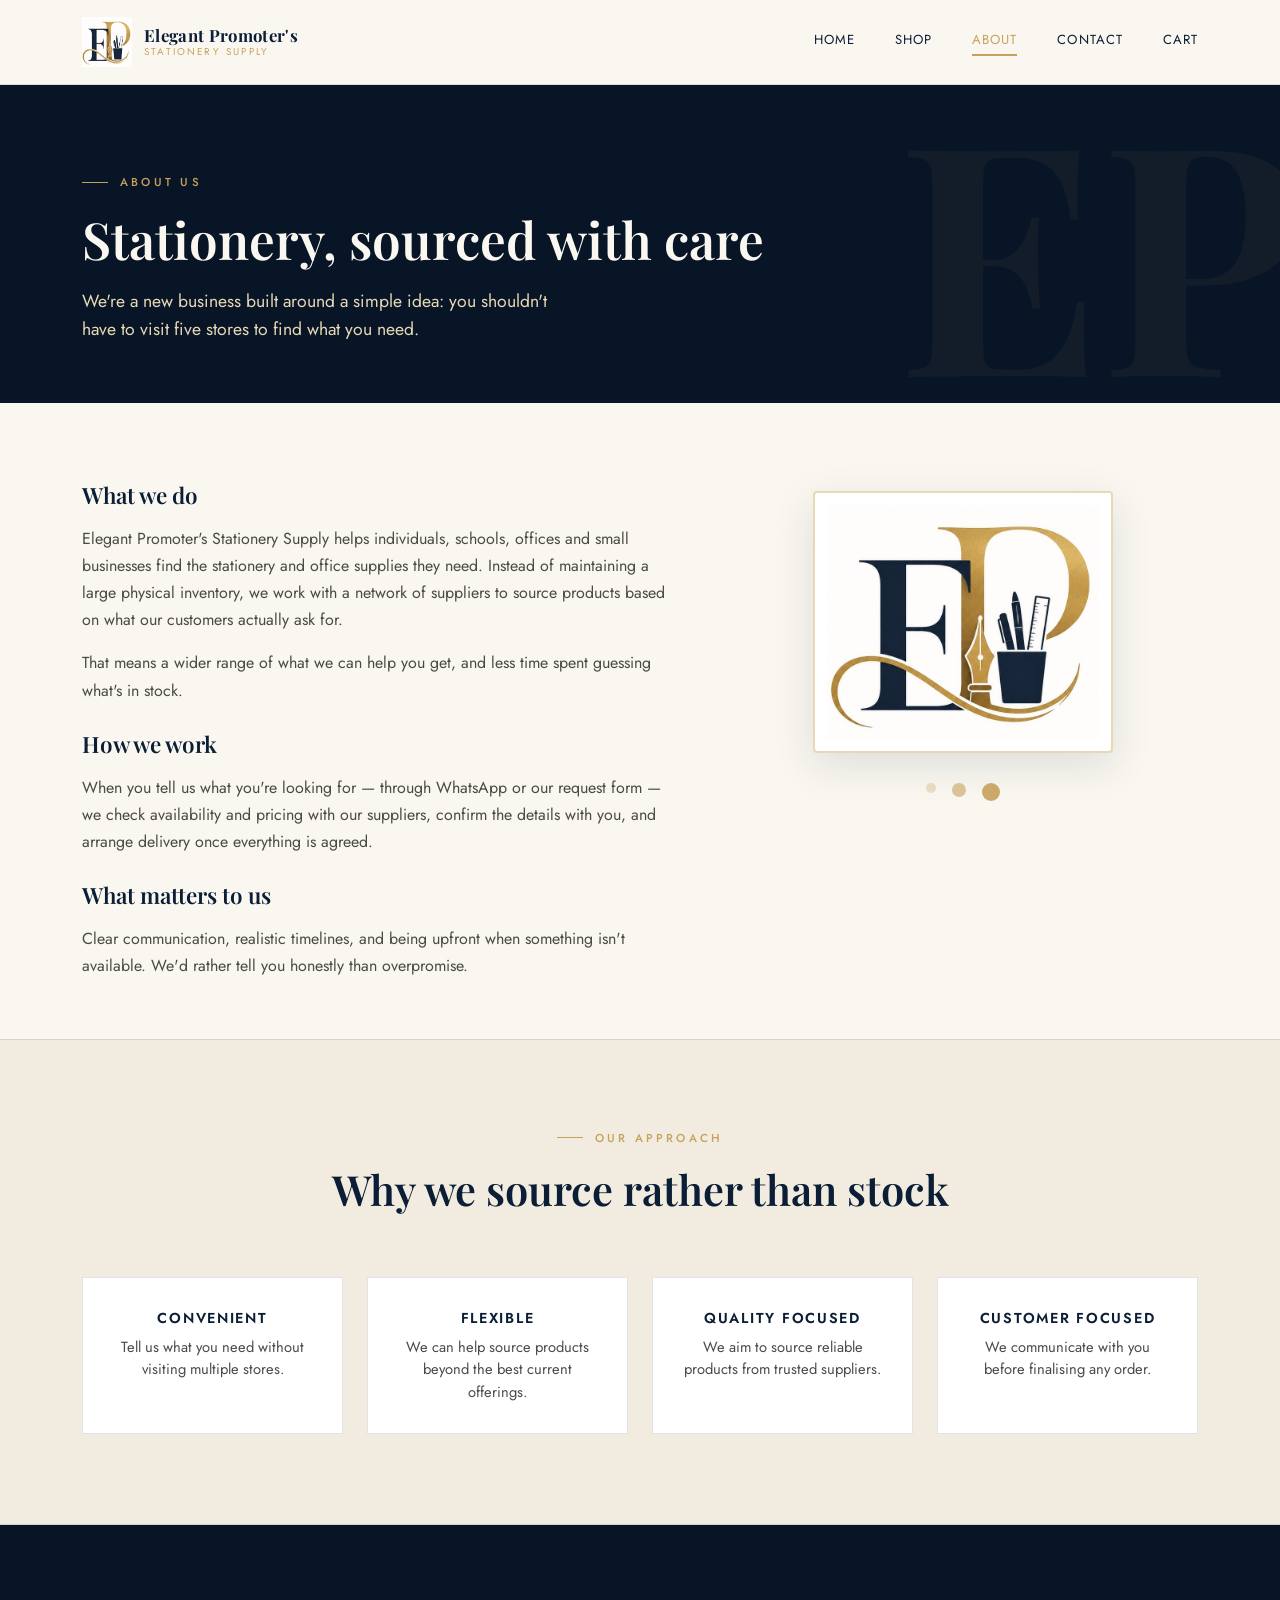
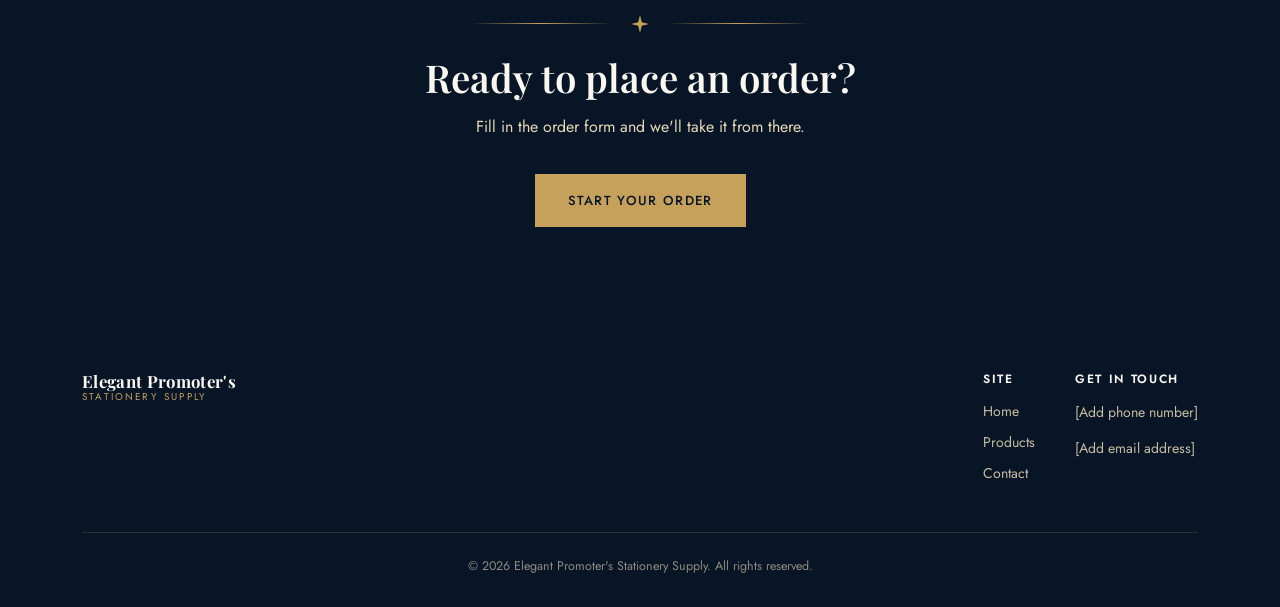
==== commit 4c4bbfea: "Fix spelling of 'Stationary' to 'Stationery'" ====
--- a/about.html
+++ b/about.html
@@ -4,7 +4,7 @@
   <meta charset="UTF-8">
   <meta name="viewport" content="width=device-width, initial-scale=1.0">
   <link rel="icon" href="./assets/logo.jpeg">
-  <title>About — Elegant Promoter's Stationary Supply</title>
+  <title>About — Elegant Promoter's Stationery Supply</title>
   <meta name="description" content="Learn about Elegant Promoter's Stationary Supply: sourcing stationery with care, clear communication, and a wide range of office supplies.">
   <link rel="preconnect" href="https://fonts.googleapis.com">
   <link href="https://fonts.googleapis.com/css2?family=Playfair+Display:ital,wght@0,600;0,700;1,600&family=Jost:wght@400;500;600&display=swap" rel="stylesheet">
@@ -21,7 +21,7 @@
       <img src="./assets/logo.jpeg" alt="brand logo" height="50px" width="50px">
       <span class="brand-text">
         <span class="line1">Elegant Promoter's</span>
-        <span class="line2">Stationary Supply</span>
+        <span class="line2">Stationery Supply</span>
       </span>
     </a>
     
@@ -54,7 +54,7 @@
   <div class="wrap about-grid">
     <div class="about-copy">
       <h2>What we do</h2>
-      <p>Elegant Promoter's Stationary Supply helps individuals, schools, offices and small businesses find the stationery and office supplies they need. Instead of maintaining a large physical inventory, we work with a network of suppliers to source products based on what our customers actually ask for.</p>
+      <p>Elegant Promoter's Stationery Supply helps individuals, schools, offices and small businesses find the stationery and office supplies they need. Instead of maintaining a large physical inventory, we work with a network of suppliers to source products based on what our customers actually ask for.</p>
       <p>That means a wider range of what we can help you get, and less time spent guessing what's in stock.</p>
 
       <h2>How we work</h2>
@@ -65,7 +65,7 @@
     </div>
 
     <div class="about-visual">
-      <img src="./assets/logo.jpeg" alt="Elegant Promoter's Stationary Supply logo">
+      <img src="./assets/logo.jpeg" alt="Elegant Promoter's Stationery Supply logo">
       <div class="about-visual__decor" aria-hidden="true">
         <span></span><span></span><span></span>
       </div>
@@ -118,7 +118,7 @@
       <div class="footer-brand">
         <span class="brand-text">
           <span class="line1">Elegant Promoter's</span>
-          <span class="line2">Stationary Supply</span>
+          <span class="line2">Stationery Supply</span>
         </span>
       </div>
       <div class="footer-links">
@@ -135,7 +135,7 @@
         </div>
       </div>
     </div>
-    <div class="footer-bottom">&copy; <span id="year"></span> Elegant Promoter's Stationary Supply. All rights reserved.</div>
+    <div class="footer-bottom">&copy; <span id="year"></span> Elegant Promoter's Stationery Supply. All rights reserved.</div>
   </div>
 </footer>
 
@@ -143,4 +143,4 @@
 <script src="./js/cart.js"></script>
 <script>document.getElementById('year').textContent = new Date().getFullYear();</script>
 </body>
-</html>+</html>
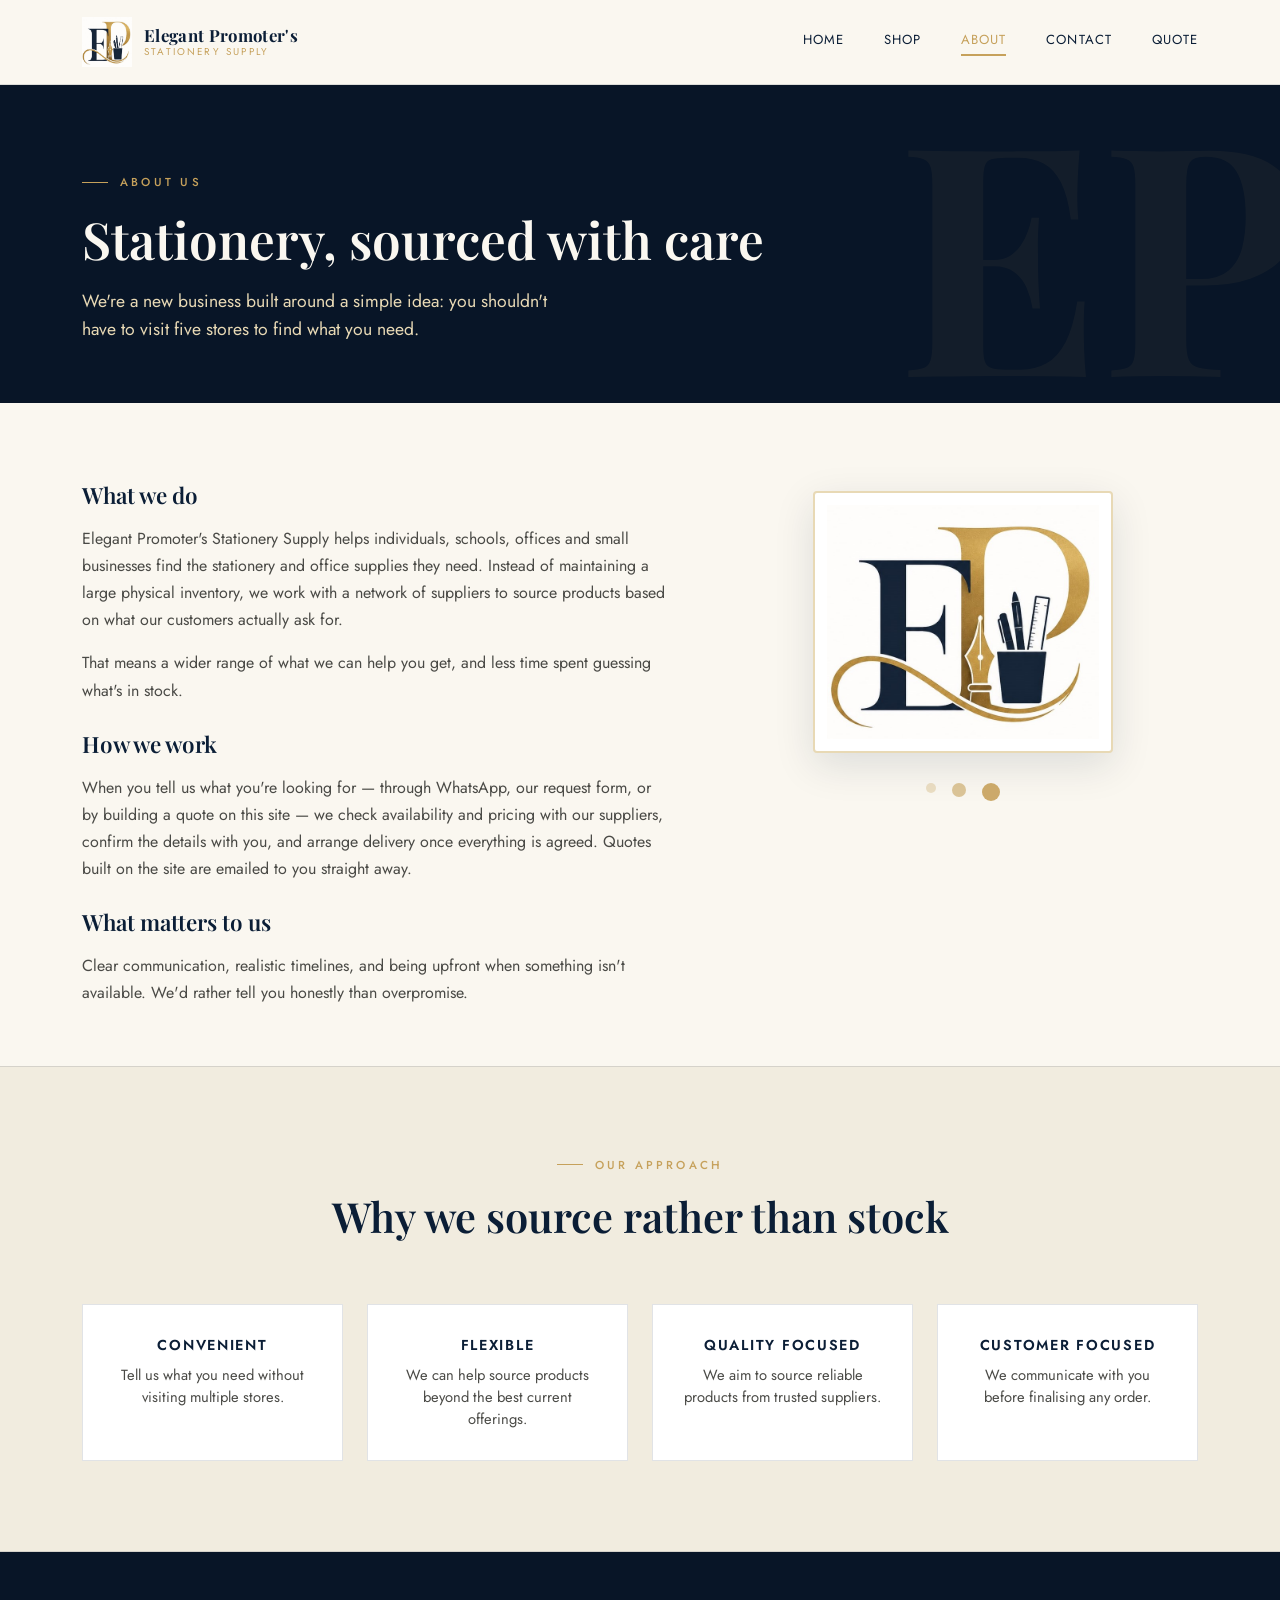
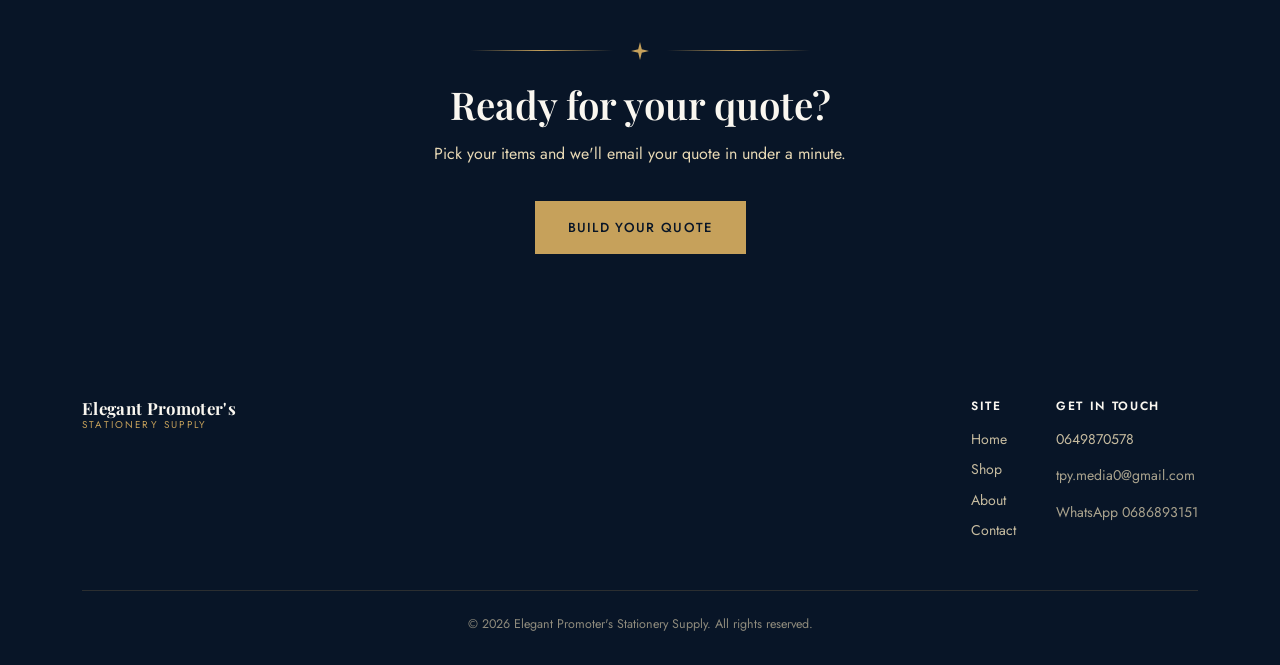
==== commit 42e757ad: "ready for review" ====
--- a/about.html
+++ b/about.html
@@ -1,146 +1,148 @@
-<!DOCTYPE html>
-<html lang="en">
-<head>
-  <meta charset="UTF-8">
-  <meta name="viewport" content="width=device-width, initial-scale=1.0">
-  <link rel="icon" href="./assets/logo.jpeg">
-  <title>About — Elegant Promoter's Stationery Supply</title>
-  <meta name="description" content="Learn about Elegant Promoter's Stationary Supply: sourcing stationery with care, clear communication, and a wide range of office supplies.">
-  <link rel="preconnect" href="https://fonts.googleapis.com">
-  <link href="https://fonts.googleapis.com/css2?family=Playfair+Display:ital,wght@0,600;0,700;1,600&family=Jost:wght@400;500;600&display=swap" rel="stylesheet">
-  <link rel="stylesheet" href="./css/about.css">
-  <link rel="stylesheet" href="./css/style.css">
-  <link rel="stylesheet" href="./css/shop.css">
-  
-</head>
-<body>
-
-<nav class="site-nav">
-  <div class="wrap">
-    <a href="index.html" class="brand">
-      <img src="./assets/logo.jpeg" alt="brand logo" height="50px" width="50px">
-      <span class="brand-text">
-        <span class="line1">Elegant Promoter's</span>
-        <span class="line2">Stationery Supply</span>
-      </span>
-    </a>
-    
-    <div class="nav-links">
-        <a href="index.html">Home</a>
-        <a href="products.html">Shop</a>
-        <a href="about.html" class="active">About</a>
-        <a href="contact.html">Contact</a>
-        <a href="cart.html" class="cart-link">Cart <span data-cart-count>0</span></a>
-    </div>
-    <button class="nav-toggle" aria-label="Menu" onclick="document.querySelector('.nav-links').classList.toggle('mobile-open')">
-      <span></span><span></span><span></span>
-    </button>
-  </div>
-</nav>
-
-<!-- ===== ABOUT HERO ===== -->
-<header class="about-hero">
-  <div class="wrap">
-    <div class="about-hero__content">
-      <span class="eyebrow">About Us</span>
-      <h1>Stationery, sourced with care</h1>
-      <p class="lead">We're a new business built around a simple idea: you shouldn't have to visit five stores to find what you need.</p>
-    </div>
-  </div>
-</header>
-
-<!-- ===== MAIN CONTENT: two-column grid ===== -->
-<section class="about-main">
-  <div class="wrap about-grid">
-    <div class="about-copy">
-      <h2>What we do</h2>
-      <p>Elegant Promoter's Stationery Supply helps individuals, schools, offices and small businesses find the stationery and office supplies they need. Instead of maintaining a large physical inventory, we work with a network of suppliers to source products based on what our customers actually ask for.</p>
-      <p>That means a wider range of what we can help you get, and less time spent guessing what's in stock.</p>
-
-      <h2>How we work</h2>
-      <p>When you tell us what you're looking for — through WhatsApp or our request form — we check availability and pricing with our suppliers, confirm the details with you, and arrange delivery once everything is agreed.</p>
-
-      <h2>What matters to us</h2>
-      <p>Clear communication, realistic timelines, and being upfront when something isn't available. We'd rather tell you honestly than overpromise.</p>
-    </div>
-
-    <div class="about-visual">
-      <img src="./assets/logo.jpeg" alt="Elegant Promoter's Stationery Supply logo">
-      <div class="about-visual__decor" aria-hidden="true">
-        <span></span><span></span><span></span>
-      </div>
-    </div>
-  </div>
-</section>
-
-<!-- ===== OUR APPROACH (cards) ===== -->
-<section class="about-approach">
-  <div class="wrap">
-    <div class="section-head section-head--center">
-      <span class="eyebrow">Our Approach</span>
-      <h2>Why we source rather than stock</h2>
-    </div>
-    <div class="approach-grid">
-      <div class="approach-card">
-        <h3>Convenient</h3>
-        <p>Tell us what you need without visiting multiple stores.</p>
-      </div>
-      <div class="approach-card">
-        <h3>Flexible</h3>
-        <p>We can help source products beyond the best current offerings.</p>
-      </div>
-      <div class="approach-card">
-        <h3>Quality Focused</h3>
-        <p>We aim to source reliable products from trusted suppliers.</p>
-      </div>
-      <div class="approach-card">
-        <h3>Customer Focused</h3>
-        <p>We communicate with you before finalising any order.</p>
-      </div>
-    </div>
-  </div>
-</section>
-
-<section class="cta-band">
-  <div class="wrap">
-    <div class="flourish" style="margin-bottom:22px">
-      <svg width="18" height="18" viewBox="0 0 24 24" fill="currentColor"><path d="M12 0l2.4 9.6L24 12l-9.6 2.4L12 24l-2.4-9.6L0 12l9.6-2.4z"/></svg>
-    </div>
-    <h2>Ready to place an order?</h2>
-    <p>Fill in the order form and we'll take it from there.</p>
-    <a href="contact.html#order" class="btn btn-gold">Start Your Order</a>
-  </div>
-</section>
-
-<footer>
-  <div class="wrap">
-    <div class="footer-top">
-      <div class="footer-brand">
-        <span class="brand-text">
-          <span class="line1">Elegant Promoter's</span>
-          <span class="line2">Stationery Supply</span>
-        </span>
-      </div>
-      <div class="footer-links">
-        <div class="footer-col">
-          <h4>Site</h4>
-          <a href="index.html">Home</a>
-          <a href="products.html">Products</a>
-          <a href="contact.html">Contact</a>
-        </div>
-        <div class="footer-col">
-          <h4>Get in touch</h4>
-          <p>[Add phone number]</p>
-          <p>[Add email address]</p>
-        </div>
-      </div>
-    </div>
-    <div class="footer-bottom">&copy; <span id="year"></span> Elegant Promoter's Stationery Supply. All rights reserved.</div>
-  </div>
-</footer>
-
-<script src="./js/products.js"></script>
-<script src="./js/cart.js"></script>
-<script>document.getElementById('year').textContent = new Date().getFullYear();</script>
-</body>
-</html>
+<!DOCTYPE html>
+<html lang="en">
+<head>
+  <meta charset="UTF-8">
+  <meta name="viewport" content="width=device-width, initial-scale=1.0">
+  <link rel="icon" href="./assets/logo.jpeg">
+  <title>About — Elegant Promoter's Stationery Supply</title>
+  <meta name="description" content="Learn about Elegant Promoter's Stationery Supply: sourcing stationery with care, clear communication, and a wide range of office supplies.">
+  <link rel="preconnect" href="https://fonts.googleapis.com">
+  <link href="https://fonts.googleapis.com/css2?family=Playfair+Display:ital,wght@0,600;0,700;1,600&family=Jost:wght@400;500;600&display=swap" rel="stylesheet">
+  <link rel="stylesheet" href="./css/about.css">
+  <link rel="stylesheet" href="./css/style.css">
+  <link rel="stylesheet" href="./css/shop.css">
+  
+</head>
+<body>
+
+<nav class="site-nav">
+  <div class="wrap">
+    <a href="index.html" class="brand">
+      <img src="./assets/logo.jpeg" alt="brand logo" height="50px" width="50px">
+      <span class="brand-text">
+        <span class="line1">Elegant Promoter's</span>
+        <span class="line2">Stationery Supply</span>
+      </span>
+    </a>
+    
+    <div class="nav-links">
+        <a href="index.html">Home</a>
+        <a href="products.html">Shop</a>
+        <a href="about.html" class="active">About</a>
+        <a href="contact.html">Contact</a>
+        <a href="cart.html" class="cart-link">Quote <span data-cart-count>0</span></a>
+    </div>
+    <button class="nav-toggle" aria-label="Menu" onclick="document.querySelector('.nav-links').classList.toggle('mobile-open')">
+      <span></span><span></span><span></span>
+    </button>
+  </div>
+</nav>
+
+<!-- ===== ABOUT HERO ===== -->
+<header class="about-hero">
+  <div class="wrap">
+    <div class="about-hero__content">
+      <span class="eyebrow">About Us</span>
+      <h1>Stationery, sourced with care</h1>
+      <p class="lead">We're a new business built around a simple idea: you shouldn't have to visit five stores to find what you need.</p>
+    </div>
+  </div>
+</header>
+
+<!-- ===== MAIN CONTENT: two-column grid ===== -->
+<section class="about-main">
+  <div class="wrap about-grid">
+    <div class="about-copy">
+      <h2>What we do</h2>
+      <p>Elegant Promoter's Stationery Supply helps individuals, schools, offices and small businesses find the stationery and office supplies they need. Instead of maintaining a large physical inventory, we work with a network of suppliers to source products based on what our customers actually ask for.</p>
+      <p>That means a wider range of what we can help you get, and less time spent guessing what's in stock.</p>
+
+      <h2>How we work</h2>
+      <p>When you tell us what you're looking for — through WhatsApp, our request form, or by building a quote on this site — we check availability and pricing with our suppliers, confirm the details with you, and arrange delivery once everything is agreed. Quotes built on the site are emailed to you straight away.</p>
+
+      <h2>What matters to us</h2>
+      <p>Clear communication, realistic timelines, and being upfront when something isn't available. We'd rather tell you honestly than overpromise.</p>
+    </div>
+
+    <div class="about-visual">
+      <img src="./assets/logo.jpeg" alt="Elegant Promoter's Stationery Supply logo">
+      <div class="about-visual__decor" aria-hidden="true">
+        <span></span><span></span><span></span>
+      </div>
+    </div>
+  </div>
+</section>
+
+<!-- ===== OUR APPROACH (cards) ===== -->
+<section class="about-approach">
+  <div class="wrap">
+    <div class="section-head section-head--center">
+      <span class="eyebrow">Our Approach</span>
+      <h2>Why we source rather than stock</h2>
+    </div>
+    <div class="approach-grid">
+      <div class="approach-card">
+        <h3>Convenient</h3>
+        <p>Tell us what you need without visiting multiple stores.</p>
+      </div>
+      <div class="approach-card">
+        <h3>Flexible</h3>
+        <p>We can help source products beyond the best current offerings.</p>
+      </div>
+      <div class="approach-card">
+        <h3>Quality Focused</h3>
+        <p>We aim to source reliable products from trusted suppliers.</p>
+      </div>
+      <div class="approach-card">
+        <h3>Customer Focused</h3>
+        <p>We communicate with you before finalising any order.</p>
+      </div>
+    </div>
+  </div>
+</section>
+
+<section class="cta-band">
+  <div class="wrap">
+    <div class="flourish" style="margin-bottom:22px">
+      <svg width="18" height="18" viewBox="0 0 24 24" fill="currentColor"><path d="M12 0l2.4 9.6L24 12l-9.6 2.4L12 24l-2.4-9.6L0 12l9.6-2.4z"/></svg>
+    </div>
+    <h2>Ready for your quote?</h2>
+    <p>Pick your items and we'll email your quote in under a minute.</p>
+    <a href="products.html" class="btn btn-gold">Build your quote</a>
+  </div>
+</section>
+
+<footer>
+  <div class="wrap">
+    <div class="footer-top">
+      <div class="footer-brand">
+        <span class="brand-text">
+          <span class="line1">Elegant Promoter's</span>
+          <span class="line2">Stationery Supply</span>
+        </span>
+      </div>
+      <div class="footer-links">
+        <div class="footer-col">
+          <h4>Site</h4>
+          <a href="index.html">Home</a>
+          <a href="products.html">Shop</a>
+          <a href="about.html">About</a>
+          <a href="contact.html">Contact</a>
+        </div>
+        <div class="footer-col">
+          <h4>Get in touch</h4>
+          <p><span data-site="phone"></span></p>
+          <p><a data-site="public_email"></a></p>
+          <p><a data-site="whatsapp"></a></p>
+        </div>
+      </div>
+    </div>
+    <div class="footer-bottom">&copy; <span id="year"></span> Elegant Promoter's Stationery Supply. All rights reserved.</div>
+  </div>
+</footer>
+
+<script src="./js/products.js"></script>
+<script src="./js/cart.js"></script>
+<script>document.getElementById('year').textContent = new Date().getFullYear();</script>
+</body>
+</html>
--- a/css/about.css
+++ b/css/about.css
@@ -1,243 +1,243 @@
-/* ============================================================
-   About Page — Elegant Promoter's Stationary Supply
-   ============================================================ */
-
-/* ---------- About Hero ---------- */
-.about-hero {
-  background: var(--navy-deep);
-  color: var(--cream);
-  padding: 80px 0 60px;
-  position: relative;
-  overflow: hidden;
-}
-
-.about-hero__content {
-  max-width: 720px;
-  position: relative;
-  z-index: 1;
-}
-
-.about-hero h1 {
-  color: var(--cream);
-  font-size: clamp(2.4rem, 4.5vw, 3.2rem);
-  margin-bottom: 18px;
-}
-
-.about-hero .lead {
-  font-size: 1.1rem;
-  color: var(--gold-light);
-  max-width: 500px;
-  margin-bottom: 0;
-}
-
-.about-hero::after {
-  content: 'EP';
-  position: absolute;
-  right: -2%;
-  top: 50%;
-  transform: translateY(-50%);
-  font-family: 'Playfair Display', serif;
-  font-size: 320px;
-  font-weight: 700;
-  color: var(--gold);
-  opacity: 0.06;
-  pointer-events: none;
-  line-height: 1;
-}
-
-/* ---------- Main Grid (two columns) ---------- */
-.about-main {
-  padding: 80px 0 60px;
-  background: var(--cream);
-}
-
-.about-grid {
-  display: grid;
-  grid-template-columns: 1fr 0.8fr;
-  gap: 60px;
-  align-items: start;
-}
-
-.about-copy h2 {
-  font-size: 1.4rem;
-  margin-top: 28px;
-  margin-bottom: 12px;
-  color: var(--navy);
-}
-
-.about-copy h2:first-of-type {
-  margin-top: 0;
-}
-
-.about-copy p {
-  color: var(--ink-soft);
-  font-size: 1rem;
-  line-height: 1.7;
-  margin-bottom: 16px;
-}
-
-.about-copy p:last-of-type {
-  margin-bottom: 0;
-}
-
-/* ---------- Right Column: Visual ---------- */
-.about-visual {
-  display: flex;
-  flex-direction: column;
-  align-items: center;
-  gap: 30px;
-  padding-top: 8px;
-}
-
-.about-visual img {
-  width: 100%;
-  max-width: 300px;
-  height: auto;
-  border-radius: 4px;
-  box-shadow: 0 12px 40px rgba(11, 30, 54, 0.12);
-  border: 2px solid var(--gold-light);
-  padding: 12px;
-  background: var(--white);
-}
-
-.about-visual__decor {
-  display: flex;
-  gap: 16px;
-  justify-content: center;
-  width: 100%;
-}
-
-.about-visual__decor span {
-  display: block;
-  width: 10px;
-  height: 10px;
-  border-radius: 50%;
-  background: var(--gold);
-  opacity: 0.3;
-}
-
-.about-visual__decor span:nth-child(2) {
-  opacity: 0.6;
-  width: 14px;
-  height: 14px;
-}
-
-.about-visual__decor span:nth-child(3) {
-  opacity: 0.9;
-  width: 18px;
-  height: 18px;
-}
-
-/* ---------- Approach Cards ---------- */
-.about-approach {
-  padding: 80px 0 90px;
-  background: var(--cream-dim);
-  border-top: 1px solid var(--line);
-  border-bottom: 1px solid var(--line);
-}
-
-.approach-grid {
-  display: grid;
-  grid-template-columns: repeat(4, 1fr);
-  gap: 24px;
-  margin-top: 16px;
-}
-
-.approach-card {
-  background: var(--white);
-  padding: 32px 26px 30px;
-  border: 1px solid var(--line);
-  transition: all 0.25s var(--ease);
-  text-align: center;
-}
-
-.approach-card:hover {
-  border-color: var(--gold);
-  transform: translateY(-4px);
-  box-shadow: 0 8px 24px rgba(11, 30, 54, 0.06);
-}
-
-.approach-card h3 {
-  font-family: var(--body);
-  font-size: 0.9rem;
-  font-weight: 600;
-  text-transform: uppercase;
-  letter-spacing: 0.12em;
-  color: var(--navy);
-  margin-bottom: 10px;
-}
-
-.approach-card p {
-  font-size: 0.92rem;
-  color: var(--ink-soft);
-  margin: 0;
-  line-height: 1.5;
-}
-
-/* ---------- Responsive ---------- */
-@media (max-width: 1024px) {
-  .about-grid {
-    grid-template-columns: 1fr 0.7fr;
-    gap: 40px;
-  }
-}
-
-@media (max-width: 820px) {
-  .about-grid {
-    grid-template-columns: 1fr;
-    gap: 40px;
-  }
-
-  .about-visual {
-    flex-direction: row;
-    flex-wrap: wrap;
-    justify-content: center;
-    padding-top: 0;
-  }
-
-  .about-visual img {
-    max-width: 200px;
-  }
-
-  .approach-grid {
-    grid-template-columns: repeat(2, 1fr);
-    gap: 16px;
-  }
-
-  .about-hero::after {
-    font-size: 180px;
-    right: -8%;
-  }
-}
-
-@media (max-width: 540px) {
-  .about-hero {
-    padding: 60px 0 40px;
-  }
-
-  .about-main {
-    padding: 50px 0 40px;
-  }
-
-  .about-approach {
-    padding: 50px 0 60px;
-  }
-
-  .approach-grid {
-    grid-template-columns: 1fr;
-  }
-
-  .about-visual img {
-    max-width: 160px;
-  }
-
-  .about-hero::after {
-    font-size: 120px;
-    right: -12%;
-    opacity: 0.04;
-  }
-
-  .about-copy h2 {
-    font-size: 1.2rem;
-  }
+/* ============================================================
+   About Page — Elegant Promoter's Stationery Supply
+   ============================================================ */
+
+/* ---------- About Hero ---------- */
+.about-hero {
+  background: var(--navy-deep);
+  color: var(--cream);
+  padding: 80px 0 60px;
+  position: relative;
+  overflow: hidden;
+}
+
+.about-hero__content {
+  max-width: 720px;
+  position: relative;
+  z-index: 1;
+}
+
+.about-hero h1 {
+  color: var(--cream);
+  font-size: clamp(2.4rem, 4.5vw, 3.2rem);
+  margin-bottom: 18px;
+}
+
+.about-hero .lead {
+  font-size: 1.1rem;
+  color: var(--gold-light);
+  max-width: 500px;
+  margin-bottom: 0;
+}
+
+.about-hero::after {
+  content: 'EP';
+  position: absolute;
+  right: -2%;
+  top: 50%;
+  transform: translateY(-50%);
+  font-family: 'Playfair Display', serif;
+  font-size: 320px;
+  font-weight: 700;
+  color: var(--gold);
+  opacity: 0.06;
+  pointer-events: none;
+  line-height: 1;
+}
+
+/* ---------- Main Grid (two columns) ---------- */
+.about-main {
+  padding: 80px 0 60px;
+  background: var(--cream);
+}
+
+.about-grid {
+  display: grid;
+  grid-template-columns: 1fr 0.8fr;
+  gap: 60px;
+  align-items: start;
+}
+
+.about-copy h2 {
+  font-size: 1.4rem;
+  margin-top: 28px;
+  margin-bottom: 12px;
+  color: var(--navy);
+}
+
+.about-copy h2:first-of-type {
+  margin-top: 0;
+}
+
+.about-copy p {
+  color: var(--ink-soft);
+  font-size: 1rem;
+  line-height: 1.7;
+  margin-bottom: 16px;
+}
+
+.about-copy p:last-of-type {
+  margin-bottom: 0;
+}
+
+/* ---------- Right Column: Visual ---------- */
+.about-visual {
+  display: flex;
+  flex-direction: column;
+  align-items: center;
+  gap: 30px;
+  padding-top: 8px;
+}
+
+.about-visual img {
+  width: 100%;
+  max-width: 300px;
+  height: auto;
+  border-radius: 4px;
+  box-shadow: 0 12px 40px rgba(11, 30, 54, 0.12);
+  border: 2px solid var(--gold-light);
+  padding: 12px;
+  background: var(--white);
+}
+
+.about-visual__decor {
+  display: flex;
+  gap: 16px;
+  justify-content: center;
+  width: 100%;
+}
+
+.about-visual__decor span {
+  display: block;
+  width: 10px;
+  height: 10px;
+  border-radius: 50%;
+  background: var(--gold);
+  opacity: 0.3;
+}
+
+.about-visual__decor span:nth-child(2) {
+  opacity: 0.6;
+  width: 14px;
+  height: 14px;
+}
+
+.about-visual__decor span:nth-child(3) {
+  opacity: 0.9;
+  width: 18px;
+  height: 18px;
+}
+
+/* ---------- Approach Cards ---------- */
+.about-approach {
+  padding: 80px 0 90px;
+  background: var(--cream-dim);
+  border-top: 1px solid var(--line);
+  border-bottom: 1px solid var(--line);
+}
+
+.approach-grid {
+  display: grid;
+  grid-template-columns: repeat(4, 1fr);
+  gap: 24px;
+  margin-top: 16px;
+}
+
+.approach-card {
+  background: var(--white);
+  padding: 32px 26px 30px;
+  border: 1px solid var(--line);
+  transition: all 0.25s var(--ease);
+  text-align: center;
+}
+
+.approach-card:hover {
+  border-color: var(--gold);
+  transform: translateY(-4px);
+  box-shadow: 0 8px 24px rgba(11, 30, 54, 0.06);
+}
+
+.approach-card h3 {
+  font-family: var(--body);
+  font-size: 0.9rem;
+  font-weight: 600;
+  text-transform: uppercase;
+  letter-spacing: 0.12em;
+  color: var(--navy);
+  margin-bottom: 10px;
+}
+
+.approach-card p {
+  font-size: 0.92rem;
+  color: var(--ink-soft);
+  margin: 0;
+  line-height: 1.5;
+}
+
+/* ---------- Responsive ---------- */
+@media (max-width: 1024px) {
+  .about-grid {
+    grid-template-columns: 1fr 0.7fr;
+    gap: 40px;
+  }
+}
+
+@media (max-width: 820px) {
+  .about-grid {
+    grid-template-columns: 1fr;
+    gap: 40px;
+  }
+
+  .about-visual {
+    flex-direction: row;
+    flex-wrap: wrap;
+    justify-content: center;
+    padding-top: 0;
+  }
+
+  .about-visual img {
+    max-width: 200px;
+  }
+
+  .approach-grid {
+    grid-template-columns: repeat(2, 1fr);
+    gap: 16px;
+  }
+
+  .about-hero::after {
+    font-size: 180px;
+    right: -8%;
+  }
+}
+
+@media (max-width: 540px) {
+  .about-hero {
+    padding: 60px 0 40px;
+  }
+
+  .about-main {
+    padding: 50px 0 40px;
+  }
+
+  .about-approach {
+    padding: 50px 0 60px;
+  }
+
+  .approach-grid {
+    grid-template-columns: 1fr;
+  }
+
+  .about-visual img {
+    max-width: 160px;
+  }
+
+  .about-hero::after {
+    font-size: 120px;
+    right: -12%;
+    opacity: 0.04;
+  }
+
+  .about-copy h2 {
+    font-size: 1.2rem;
+  }
 }
--- a/css/style.css
+++ b/css/style.css
@@ -1,604 +1,604 @@
-/* ============================================================
-   Elegant Promoter's Stationary Supply — Site Stylesheet
-   Palette: Navy #0B1E36 / Deep Navy #081527 / Gold #C6A15B
-            Gold Light #E8D9B5 / Cream #FAF7F0 / Ink #1A1A1A
-   Type: Playfair Display (display) · Jost (body/labels)
-   ============================================================ */
-
-:root {
-  --navy: #0b1e36;
-  --navy-deep: #081527;
-  --navy-soft: #16304f;
-  --gold: #c6a15b;
-  --gold-bright: #d9b876;
-  --gold-light: #e8d9b5;
-  --cream: #faf7f0;
-  --cream-dim: #f1ecdf;
-  --ink: #1a1a1a;
-  --ink-soft: #4a4a46;
-  --white: #ffffff;
-  --line: rgba(11, 30, 54, 0.12);
-  --line-gold: rgba(198, 161, 91, 0.4);
-
-  --display: 'Playfair Display', 'Georgia', serif;
-  --body: 'Jost', 'Segoe UI', sans-serif;
-
-  --radius: 2px;
-  --max: 1180px;
-  --ease: cubic-bezier(0.22, 1, 0.36, 1);
-}
-
-* { box-sizing: border-box; }
-
-html { scroll-behavior: smooth; }
-
-body {
-  margin: 0;
-  background: var(--cream);
-  color: var(--ink);
-  font-family: var(--body);
-  font-size: 16px;
-  line-height: 1.6;
-  -webkit-font-smoothing: antialiased;
-}
-
-img { max-width: 100%; display: block; }
-
-a { color: inherit; text-decoration: none; }
-
-.wrap {
-  max-width: var(--max);
-  margin: 0 auto;
-  padding: 0 32px;
-}
-
-h1, h2, h3, h4 {
-  font-family: var(--display);
-  font-weight: 600;
-  color: var(--navy);
-  margin: 0 0 0.4em;
-  line-height: 1.15;
-}
-
-.eyebrow {
-  font-family: var(--body);
-  font-size: 0.72rem;
-  font-weight: 500;
-  letter-spacing: 0.28em;
-  text-transform: uppercase;
-  color: var(--gold);
-  display: inline-flex;
-  align-items: center;
-  gap: 12px;
-  margin-bottom: 18px;
-}
-.eyebrow::before {
-  content: '';
-  width: 26px;
-  height: 1px;
-  background: var(--gold);
-}
-
-/* Gold flourish divider — the signature motif, echoing the mark under
-   the logo wordmark. Used sparingly, once per section transition. */
-.flourish {
-  display: flex;
-  align-items: center;
-  justify-content: center;
-  gap: 18px;
-  margin: 0 auto;
-  width: 100%;
-  max-width: 340px;
-}
-.flourish::before,
-.flourish::after {
-  content: '';
-  flex: 1;
-  height: 1px;
-  background: linear-gradient(90deg, transparent, var(--gold) 50%, transparent);
-}
-.flourish svg { flex-shrink: 0; color: var(--gold); }
-
-/* ---------- Navigation ---------- */
-.site-nav {
-  position: sticky;
-  top: 0;
-  z-index: 50;
-  background: rgba(250, 247, 240, 0.92);
-  backdrop-filter: blur(10px);
-  border-bottom: 1px solid var(--line);
-}
-.site-nav .wrap {
-  display: flex;
-  align-items: center;
-  justify-content: space-between;
-  height: 84px;
-}
-.brand {
-  display: flex;
-  align-items: center;
-  gap: 12px;
-}
-.brand-mark {
-  width: 42px;
-  height: 42px;
-  flex-shrink: 0;
-}
-.brand-text {
-  font-family: var(--display);
-  line-height: 1.05;
-}
-.brand-text .line1 {
-  display: block;
-  font-size: 1.05rem;
-  font-weight: 700;
-  color: var(--navy);
-  letter-spacing: 0.02em;
-}
-.brand-text .line2 {
-  display: block;
-  font-family: var(--body);
-  font-size: 0.62rem;
-  letter-spacing: 0.22em;
-  text-transform: uppercase;
-  color: var(--gold);
-  margin-top: 2px;
-}
-.nav-links {
-  display: flex;
-  align-items: center;
-  gap: 40px;
-}
-.nav-links a {
-  font-size: 0.82rem;
-  letter-spacing: 0.08em;
-  text-transform: uppercase;
-  color: var(--navy);
-  position: relative;
-  padding-bottom: 6px;
-}
-.nav-links a::after {
-  content: '';
-  position: absolute;
-  left: 0; right: 0; bottom: 0;
-  height: 2px;
-  background: var(--gold);
-  transform: scaleX(0);
-  transform-origin: left;
-  transition: transform 0.3s var(--ease);
-}
-.nav-links a:hover::after,
-.nav-links a.active::after { transform: scaleX(1); }
-.nav-links a.active { color: var(--gold); }
-.nav-cta {
-  background: var(--navy);
-  color: var(--cream) !important;
-  padding: 12px 24px;
-  font-size: 0.78rem !important;
-  letter-spacing: 0.1em !important;
-}
-.nav-cta::after { display: none; }
-.nav-cta:hover { background: var(--gold); color: var(--navy) !important; }
-
-.nav-toggle {
-  display: none;
-  background: none;
-  border: none;
-  cursor: pointer;
-  padding: 8px;
-}
-.nav-toggle span {
-  display: block;
-  width: 24px;
-  height: 2px;
-  background: var(--navy);
-  margin: 5px 0;
-}
-
-/* ---------- Buttons ---------- */
-.btn {
-  display: inline-flex;
-  align-items: center;
-  gap: 10px;
-  padding: 15px 32px;
-  font-family: var(--body);
-  font-size: 0.82rem;
-  letter-spacing: 0.1em;
-  text-transform: uppercase;
-  font-weight: 500;
-  border: 1px solid transparent;
-  cursor: pointer;
-  transition: all 0.25s var(--ease);
-}
-.btn-gold {
-  background: var(--gold);
-  color: var(--navy-deep);
-}
-.btn-gold:hover { background: var(--gold-bright); transform: translateY(-1px); }
-.btn-outline {
-  border-color: var(--gold-light);
-  color: var(--cream);
-}
-.btn-outline:hover { border-color: var(--gold); background: rgba(198,161,91,0.1); }
-.btn-navy {
-  background: var(--navy);
-  color: var(--cream);
-}
-.btn-navy:hover { background: var(--navy-soft); }
-.btn-full { width: 100%; justify-content: center; }
-.btn:disabled { opacity: 0.6; cursor: not-allowed; }
-
-/* ---------- Hero ---------- */
-.hero {
-  position: relative;
-  background: var(--navy-deep);
-  color: var(--cream);
-  overflow: hidden;
-  padding: 120px 0 90px;
-}
-.hero-monogram {
-  position: absolute;
-  top: 50%;
-  right: -6%;
-  transform: translateY(-50%);
-  width: 620px;
-  height: 620px;
-  opacity: 0.06;
-  pointer-events: none;
-}
-.hero .wrap {
-  position: relative;
-  z-index: 1;
-  max-width: 720px;
-}
-.hero h1 {
-  color: var(--cream);
-  font-size: clamp(2.4rem, 5vw, 3.6rem);
-  margin-bottom: 22px;
-}
-.hero h1 em {
-  font-style: italic;
-  color: var(--gold);
-}
-.hero p.lead {
-  font-size: 1.1rem;
-  color: var(--gold-light);
-  max-width: 520px;
-  margin-bottom: 40px;
-}
-.hero-actions {
-  display: flex;
-  gap: 16px;
-  flex-wrap: wrap;
-}
-
-/* ---------- Category ticker ---------- */
-.ticker {
-  background: var(--navy);
-  border-top: 1px solid rgba(198,161,91,0.2);
-  border-bottom: 1px solid rgba(198,161,91,0.2);
-  overflow: hidden;
-  padding: 16px 0;
-}
-.ticker-track {
-  display: flex;
-  width: max-content;
-  animation: scroll 32s linear infinite;
-}
-.ticker-track span {
-  color: var(--gold-light);
-  font-size: 0.78rem;
-  letter-spacing: 0.2em;
-  text-transform: uppercase;
-  padding: 0 28px;
-  white-space: nowrap;
-}
-.ticker-track span::after { content: '\2726'; color: var(--gold); margin-left: 28px; }
-@keyframes scroll {
-  from { transform: translateX(0); }
-  to { transform: translateX(-50%); }
-}
-@media (prefers-reduced-motion: reduce) {
-  .ticker-track { animation: none; overflow-x: auto; }
-}
-
-/* ---------- Sections ---------- */
-section { padding: 100px 0; }
-.section-cream { background: var(--cream); }
-.section-navy { background: var(--navy-deep); color: var(--cream); }
-.section-navy h2 { color: var(--cream); }
-.section-head {
-  text-align: center;
-  max-width: 640px;
-  margin: 0 auto 64px;
-}
-.section-head p { color: var(--ink-soft); font-size: 1.02rem; }
-.section-navy .section-head p { color: var(--gold-light); }
-.section-head h2 { font-size: clamp(1.9rem, 3.4vw, 2.6rem); }
-
-/* ---------- Value grid (landing) ---------- */
-.value-grid {
-  display: grid;
-  grid-template-columns: repeat(3, 1fr);
-  gap: 1px;
-  background: var(--line);
-  border: 1px solid var(--line);
-}
-.value-card {
-  background: var(--cream);
-  padding: 44px 36px;
-}
-.value-card .num {
-  font-family: var(--display);
-  font-style: italic;
-  color: var(--gold);
-  font-size: 1.6rem;
-  margin-bottom: 18px;
-  display: block;
-}
-.value-card h3 { font-size: 1.2rem; margin-bottom: 10px; }
-.value-card p { color: var(--ink-soft); font-size: 0.95rem; margin: 0; }
-
-/* ---------- Category grid (products page) ---------- */
-.cat-grid {
-  display: grid;
-  grid-template-columns: repeat(4, 1fr);
-  gap: 22px;
-}
-.cat-card {
-  background: var(--white);
-  border: 1px solid var(--line);
-  padding: 34px 26px;
-  transition: border-color 0.25s var(--ease), transform 0.25s var(--ease);
-}
-.cat-card:hover {
-  border-color: var(--gold);
-  transform: translateY(-4px);
-}
-.cat-icon {
-  width: 46px;
-  height: 46px;
-  color: var(--navy);
-  margin-bottom: 20px;
-}
-.cat-card:hover .cat-icon { color: var(--gold); }
-.cat-card h3 {
-  font-size: 1.02rem;
-  font-family: var(--body);
-  font-weight: 600;
-  text-transform: uppercase;
-  letter-spacing: 0.04em;
-  margin-bottom: 8px;
-}
-.cat-card p {
-  color: var(--ink-soft);
-  font-size: 0.88rem;
-  margin: 0;
-}
-
-/* ---------- Services list ---------- */
-.services-list {
-  border-top: 1px solid var(--line);
-}
-.service-row {
-  display: grid;
-  grid-template-columns: 90px 1fr 1fr;
-  gap: 32px;
-  align-items: start;
-  padding: 34px 0;
-  border-bottom: 1px solid var(--line);
-}
-.service-row .tag {
-  font-family: var(--display);
-  font-style: italic;
-  color: var(--gold);
-  font-size: 1.1rem;
-}
-.service-row h3 { font-size: 1.15rem; margin-bottom: 8px; }
-.service-row p { color: var(--ink-soft); margin: 0; font-size: 0.95rem; }
-
-/* ---------- CTA band ---------- */
-.cta-band {
-  background: var(--navy-deep);
-  color: var(--cream);
-  text-align: center;
-  padding: 90px 0;
-  position: relative;
-}
-.cta-band h2 { color: var(--cream); font-size: clamp(1.8rem, 3.2vw, 2.4rem); }
-.cta-band p { color: var(--gold-light); max-width: 480px; margin: 0 auto 34px; }
-
-/* ---------- Contact page ---------- */
-.contact-layout {
-  display: grid;
-  grid-template-columns: 1.1fr 0.9fr;
-  gap: 64px;
-  align-items: start;
-}
-.info-card {
-  background: var(--navy-deep);
-  color: var(--cream);
-  padding: 46px 38px;
-}
-.info-card h3 { color: var(--cream); font-size: 1.3rem; }
-.info-row {
-  display: flex;
-  gap: 16px;
-  padding: 18px 0;
-  border-bottom: 1px solid rgba(198,161,91,0.18);
-}
-.info-row:last-child { border-bottom: none; }
-.info-row svg { color: var(--gold); flex-shrink: 0; margin-top: 2px; }
-.info-row .label {
-  display: block;
-  font-size: 0.7rem;
-  letter-spacing: 0.14em;
-  text-transform: uppercase;
-  color: var(--gold-light);
-  margin-bottom: 3px;
-}
-.info-row .val { color: var(--cream); font-size: 0.95rem; }
-
-form { display: grid; gap: 20px; }
-.form-row { display: grid; grid-template-columns: 1fr 1fr; gap: 20px; }
-.field label {
-  display: block;
-  font-size: 0.72rem;
-  letter-spacing: 0.12em;
-  text-transform: uppercase;
-  color: var(--navy);
-  margin-bottom: 8px;
-  font-weight: 500;
-}
-.field input,
-.field select,
-.field textarea {
-  width: 100%;
-  padding: 13px 15px;
-  border: 1px solid var(--line);
-  background: var(--white);
-  font-family: var(--body);
-  font-size: 0.95rem;
-  color: var(--ink);
-  border-radius: var(--radius);
-}
-.field textarea { resize: vertical; min-height: 110px; }
-.field input:focus,
-.field select:focus,
-.field textarea:focus {
-  outline: none;
-  border-color: var(--gold);
-  box-shadow: 0 0 0 3px rgba(198,161,91,0.15);
-}
-.field-note { font-size: 0.78rem; color: var(--ink-soft); margin-top: -6px; }
-
-.order-item-row {
-  display: grid;
-  grid-template-columns: 1fr 90px auto;
-  gap: 12px;
-  align-items: end;
-}
-#order-items { display: grid; gap: 12px; margin-bottom: 4px; }
-.add-item-btn {
-  background: none;
-  border: 1px dashed var(--line-gold);
-  color: var(--navy);
-  padding: 10px;
-  font-size: 0.78rem;
-  letter-spacing: 0.06em;
-  text-transform: uppercase;
-  cursor: pointer;
-  text-align: center;
-}
-.add-item-btn:hover { background: var(--gold-light); }
-.remove-item-btn {
-  background: none;
-  border: none;
-  color: var(--ink-soft);
-  cursor: pointer;
-  font-size: 1.1rem;
-  line-height: 1;
-  padding: 12px 4px;
-}
-.remove-item-btn:hover { color: #a33; }
-
-.form-status {
-  padding: 16px 18px;
-  font-size: 0.9rem;
-  border-radius: var(--radius);
-  display: none;
-}
-.form-status.show { display: block; }
-.form-status.ok { background: #e6f2e8; color: #245c33; border: 1px solid #b6dcbe; }
-.form-status.err { background: #fbe9e7; color: #8a2f22; border: 1px solid #f0c4bc; }
-
-/* ---------- Footer ---------- */
-footer {
-  background: var(--navy-deep);
-  color: var(--gold-light);
-  padding: 56px 0 30px;
-}
-.footer-top {
-  display: flex;
-  justify-content: space-between;
-  align-items: flex-start;
-  padding-bottom: 40px;
-  border-bottom: 1px solid rgba(198,161,91,0.18);
-  flex-wrap: wrap;
-  gap: 30px;
-}
-.footer-brand .brand-text .line1 { color: var(--cream); }
-.footer-links { display: flex; gap: 40px; }
-.footer-col h4 {
-  color: var(--cream);
-  font-family: var(--body);
-  font-size: 0.75rem;
-  letter-spacing: 0.14em;
-  text-transform: uppercase;
-  margin-bottom: 14px;
-}
-.footer-col a, .footer-col p {
-  display: block;
-  color: var(--gold-light);
-  font-size: 0.88rem;
-  margin-bottom: 8px;
-  opacity: 0.85;
-}
-.footer-col a:hover { opacity: 1; color: var(--gold); }
-.footer-bottom {
-  padding-top: 24px;
-  font-size: 0.78rem;
-  opacity: 0.6;
-  text-align: center;
-}
-
-/* ---------- Responsive ---------- */
-@media (max-width: 900px) {
-  .nav-links { display: none; }
-  .nav-toggle { display: block; }
-  .value-grid { grid-template-columns: 1fr; }
-  .cat-grid { grid-template-columns: repeat(2, 1fr); }
-  .contact-layout { grid-template-columns: 1fr; }
-  .service-row { grid-template-columns: 1fr; gap: 8px; }
-  .form-row { grid-template-columns: 1fr; }
-  .footer-top { flex-direction: column; }
-}
-@media (max-width: 560px) {
-  .wrap { padding: 0 20px; }
-  .cat-grid { grid-template-columns: 1fr; }
-  section { padding: 70px 0; }
-  .hero { padding: 90px 0 60px; }
-  .order-item-row { grid-template-columns: 1fr; }
-}
-/* Add this to your existing CSS, around line 200 or wherever your responsive styles are */
-
-@media (max-width: 900px) {
-  .nav-links {
-    display: none;
-    position: absolute;
-    top: 84px;
-    left: 0;
-    right: 0;
-    background: rgba(250, 247, 240, 0.98);
-    backdrop-filter: blur(10px);
-    flex-direction: column;
-    padding: 20px 32px;
-    gap: 16px;
-    border-bottom: 1px solid var(--line);
-    box-shadow: 0 8px 24px rgba(0,0,0,0.08);
-  }
-  
-  .nav-links.mobile-open {
-    display: flex;
-  }
-  
-  .nav-toggle {
-    display: block;
-  }
-  
-  .nav-cta {
-    text-align: center;
-    padding: 12px 24px;
-    width: 100%;
-  }
+/* ============================================================
+   Elegant Promoter's Stationery Supply — Site Stylesheet
+   Palette: Navy #0B1E36 / Deep Navy #081527 / Gold #C6A15B
+            Gold Light #E8D9B5 / Cream #FAF7F0 / Ink #1A1A1A
+   Type: Playfair Display (display) · Jost (body/labels)
+   ============================================================ */
+
+:root {
+  --navy: #0b1e36;
+  --navy-deep: #081527;
+  --navy-soft: #16304f;
+  --gold: #c6a15b;
+  --gold-bright: #d9b876;
+  --gold-light: #e8d9b5;
+  --cream: #faf7f0;
+  --cream-dim: #f1ecdf;
+  --ink: #1a1a1a;
+  --ink-soft: #4a4a46;
+  --white: #ffffff;
+  --line: rgba(11, 30, 54, 0.12);
+  --line-gold: rgba(198, 161, 91, 0.4);
+
+  --display: 'Playfair Display', 'Georgia', serif;
+  --body: 'Jost', 'Segoe UI', sans-serif;
+
+  --radius: 2px;
+  --max: 1180px;
+  --ease: cubic-bezier(0.22, 1, 0.36, 1);
+}
+
+* { box-sizing: border-box; }
+
+html { scroll-behavior: smooth; }
+
+body {
+  margin: 0;
+  background: var(--cream);
+  color: var(--ink);
+  font-family: var(--body);
+  font-size: 16px;
+  line-height: 1.6;
+  -webkit-font-smoothing: antialiased;
+}
+
+img { max-width: 100%; display: block; }
+
+a { color: inherit; text-decoration: none; }
+
+.wrap {
+  max-width: var(--max);
+  margin: 0 auto;
+  padding: 0 32px;
+}
+
+h1, h2, h3, h4 {
+  font-family: var(--display);
+  font-weight: 600;
+  color: var(--navy);
+  margin: 0 0 0.4em;
+  line-height: 1.15;
+}
+
+.eyebrow {
+  font-family: var(--body);
+  font-size: 0.72rem;
+  font-weight: 500;
+  letter-spacing: 0.28em;
+  text-transform: uppercase;
+  color: var(--gold);
+  display: inline-flex;
+  align-items: center;
+  gap: 12px;
+  margin-bottom: 18px;
+}
+.eyebrow::before {
+  content: '';
+  width: 26px;
+  height: 1px;
+  background: var(--gold);
+}
+
+/* Gold flourish divider — the signature motif, echoing the mark under
+   the logo wordmark. Used sparingly, once per section transition. */
+.flourish {
+  display: flex;
+  align-items: center;
+  justify-content: center;
+  gap: 18px;
+  margin: 0 auto;
+  width: 100%;
+  max-width: 340px;
+}
+.flourish::before,
+.flourish::after {
+  content: '';
+  flex: 1;
+  height: 1px;
+  background: linear-gradient(90deg, transparent, var(--gold) 50%, transparent);
+}
+.flourish svg { flex-shrink: 0; color: var(--gold); }
+
+/* ---------- Navigation ---------- */
+.site-nav {
+  position: sticky;
+  top: 0;
+  z-index: 50;
+  background: rgba(250, 247, 240, 0.92);
+  backdrop-filter: blur(10px);
+  border-bottom: 1px solid var(--line);
+}
+.site-nav .wrap {
+  display: flex;
+  align-items: center;
+  justify-content: space-between;
+  height: 84px;
+}
+.brand {
+  display: flex;
+  align-items: center;
+  gap: 12px;
+}
+.brand-mark {
+  width: 42px;
+  height: 42px;
+  flex-shrink: 0;
+}
+.brand-text {
+  font-family: var(--display);
+  line-height: 1.05;
+}
+.brand-text .line1 {
+  display: block;
+  font-size: 1.05rem;
+  font-weight: 700;
+  color: var(--navy);
+  letter-spacing: 0.02em;
+}
+.brand-text .line2 {
+  display: block;
+  font-family: var(--body);
+  font-size: 0.62rem;
+  letter-spacing: 0.22em;
+  text-transform: uppercase;
+  color: var(--gold);
+  margin-top: 2px;
+}
+.nav-links {
+  display: flex;
+  align-items: center;
+  gap: 40px;
+}
+.nav-links a {
+  font-size: 0.82rem;
+  letter-spacing: 0.08em;
+  text-transform: uppercase;
+  color: var(--navy);
+  position: relative;
+  padding-bottom: 6px;
+}
+.nav-links a::after {
+  content: '';
+  position: absolute;
+  left: 0; right: 0; bottom: 0;
+  height: 2px;
+  background: var(--gold);
+  transform: scaleX(0);
+  transform-origin: left;
+  transition: transform 0.3s var(--ease);
+}
+.nav-links a:hover::after,
+.nav-links a.active::after { transform: scaleX(1); }
+.nav-links a.active { color: var(--gold); }
+.nav-cta {
+  background: var(--navy);
+  color: var(--cream) !important;
+  padding: 12px 24px;
+  font-size: 0.78rem !important;
+  letter-spacing: 0.1em !important;
+}
+.nav-cta::after { display: none; }
+.nav-cta:hover { background: var(--gold); color: var(--navy) !important; }
+
+.nav-toggle {
+  display: none;
+  background: none;
+  border: none;
+  cursor: pointer;
+  padding: 8px;
+}
+.nav-toggle span {
+  display: block;
+  width: 24px;
+  height: 2px;
+  background: var(--navy);
+  margin: 5px 0;
+}
+
+/* ---------- Buttons ---------- */
+.btn {
+  display: inline-flex;
+  align-items: center;
+  gap: 10px;
+  padding: 15px 32px;
+  font-family: var(--body);
+  font-size: 0.82rem;
+  letter-spacing: 0.1em;
+  text-transform: uppercase;
+  font-weight: 500;
+  border: 1px solid transparent;
+  cursor: pointer;
+  transition: all 0.25s var(--ease);
+}
+.btn-gold {
+  background: var(--gold);
+  color: var(--navy-deep);
+}
+.btn-gold:hover { background: var(--gold-bright); transform: translateY(-1px); }
+.btn-outline {
+  border-color: var(--gold-light);
+  color: var(--cream);
+}
+.btn-outline:hover { border-color: var(--gold); background: rgba(198,161,91,0.1); }
+.btn-navy {
+  background: var(--navy);
+  color: var(--cream);
+}
+.btn-navy:hover { background: var(--navy-soft); }
+.btn-full { width: 100%; justify-content: center; }
+.btn:disabled { opacity: 0.6; cursor: not-allowed; }
+
+/* ---------- Hero ---------- */
+.hero {
+  position: relative;
+  background: var(--navy-deep);
+  color: var(--cream);
+  overflow: hidden;
+  padding: 120px 0 90px;
+}
+.hero-monogram {
+  position: absolute;
+  top: 50%;
+  right: -6%;
+  transform: translateY(-50%);
+  width: 620px;
+  height: 620px;
+  opacity: 0.06;
+  pointer-events: none;
+}
+.hero .wrap {
+  position: relative;
+  z-index: 1;
+  max-width: 720px;
+}
+.hero h1 {
+  color: var(--cream);
+  font-size: clamp(2.4rem, 5vw, 3.6rem);
+  margin-bottom: 22px;
+}
+.hero h1 em {
+  font-style: italic;
+  color: var(--gold);
+}
+.hero p.lead {
+  font-size: 1.1rem;
+  color: var(--gold-light);
+  max-width: 520px;
+  margin-bottom: 40px;
+}
+.hero-actions {
+  display: flex;
+  gap: 16px;
+  flex-wrap: wrap;
+}
+
+/* ---------- Category ticker ---------- */
+.ticker {
+  background: var(--navy);
+  border-top: 1px solid rgba(198,161,91,0.2);
+  border-bottom: 1px solid rgba(198,161,91,0.2);
+  overflow: hidden;
+  padding: 16px 0;
+}
+.ticker-track {
+  display: flex;
+  width: max-content;
+  animation: scroll 32s linear infinite;
+}
+.ticker-track span {
+  color: var(--gold-light);
+  font-size: 0.78rem;
+  letter-spacing: 0.2em;
+  text-transform: uppercase;
+  padding: 0 28px;
+  white-space: nowrap;
+}
+.ticker-track span::after { content: '\2726'; color: var(--gold); margin-left: 28px; }
+@keyframes scroll {
+  from { transform: translateX(0); }
+  to { transform: translateX(-50%); }
+}
+@media (prefers-reduced-motion: reduce) {
+  .ticker-track { animation: none; overflow-x: auto; }
+}
+
+/* ---------- Sections ---------- */
+section { padding: 100px 0; }
+.section-cream { background: var(--cream); }
+.section-navy { background: var(--navy-deep); color: var(--cream); }
+.section-navy h2 { color: var(--cream); }
+.section-head {
+  text-align: center;
+  max-width: 640px;
+  margin: 0 auto 64px;
+}
+.section-head p { color: var(--ink-soft); font-size: 1.02rem; }
+.section-navy .section-head p { color: var(--gold-light); }
+.section-head h2 { font-size: clamp(1.9rem, 3.4vw, 2.6rem); }
+
+/* ---------- Value grid (landing) ---------- */
+.value-grid {
+  display: grid;
+  grid-template-columns: repeat(3, 1fr);
+  gap: 1px;
+  background: var(--line);
+  border: 1px solid var(--line);
+}
+.value-card {
+  background: var(--cream);
+  padding: 44px 36px;
+}
+.value-card .num {
+  font-family: var(--display);
+  font-style: italic;
+  color: var(--gold);
+  font-size: 1.6rem;
+  margin-bottom: 18px;
+  display: block;
+}
+.value-card h3 { font-size: 1.2rem; margin-bottom: 10px; }
+.value-card p { color: var(--ink-soft); font-size: 0.95rem; margin: 0; }
+
+/* ---------- Category grid (products page) ---------- */
+.cat-grid {
+  display: grid;
+  grid-template-columns: repeat(4, 1fr);
+  gap: 22px;
+}
+.cat-card {
+  background: var(--white);
+  border: 1px solid var(--line);
+  padding: 34px 26px;
+  transition: border-color 0.25s var(--ease), transform 0.25s var(--ease);
+}
+.cat-card:hover {
+  border-color: var(--gold);
+  transform: translateY(-4px);
+}
+.cat-icon {
+  width: 46px;
+  height: 46px;
+  color: var(--navy);
+  margin-bottom: 20px;
+}
+.cat-card:hover .cat-icon { color: var(--gold); }
+.cat-card h3 {
+  font-size: 1.02rem;
+  font-family: var(--body);
+  font-weight: 600;
+  text-transform: uppercase;
+  letter-spacing: 0.04em;
+  margin-bottom: 8px;
+}
+.cat-card p {
+  color: var(--ink-soft);
+  font-size: 0.88rem;
+  margin: 0;
+}
+
+/* ---------- Services list ---------- */
+.services-list {
+  border-top: 1px solid var(--line);
+}
+.service-row {
+  display: grid;
+  grid-template-columns: 90px 1fr 1fr;
+  gap: 32px;
+  align-items: start;
+  padding: 34px 0;
+  border-bottom: 1px solid var(--line);
+}
+.service-row .tag {
+  font-family: var(--display);
+  font-style: italic;
+  color: var(--gold);
+  font-size: 1.1rem;
+}
+.service-row h3 { font-size: 1.15rem; margin-bottom: 8px; }
+.service-row p { color: var(--ink-soft); margin: 0; font-size: 0.95rem; }
+
+/* ---------- CTA band ---------- */
+.cta-band {
+  background: var(--navy-deep);
+  color: var(--cream);
+  text-align: center;
+  padding: 90px 0;
+  position: relative;
+}
+.cta-band h2 { color: var(--cream); font-size: clamp(1.8rem, 3.2vw, 2.4rem); }
+.cta-band p { color: var(--gold-light); max-width: 480px; margin: 0 auto 34px; }
+
+/* ---------- Contact page ---------- */
+.contact-layout {
+  display: grid;
+  grid-template-columns: 1.1fr 0.9fr;
+  gap: 64px;
+  align-items: start;
+}
+.info-card {
+  background: var(--navy-deep);
+  color: var(--cream);
+  padding: 46px 38px;
+}
+.info-card h3 { color: var(--cream); font-size: 1.3rem; }
+.info-row {
+  display: flex;
+  gap: 16px;
+  padding: 18px 0;
+  border-bottom: 1px solid rgba(198,161,91,0.18);
+}
+.info-row:last-child { border-bottom: none; }
+.info-row svg { color: var(--gold); flex-shrink: 0; margin-top: 2px; }
+.info-row .label {
+  display: block;
+  font-size: 0.7rem;
+  letter-spacing: 0.14em;
+  text-transform: uppercase;
+  color: var(--gold-light);
+  margin-bottom: 3px;
+}
+.info-row .val { color: var(--cream); font-size: 0.95rem; }
+
+form { display: grid; gap: 20px; }
+.form-row { display: grid; grid-template-columns: 1fr 1fr; gap: 20px; }
+.field label {
+  display: block;
+  font-size: 0.72rem;
+  letter-spacing: 0.12em;
+  text-transform: uppercase;
+  color: var(--navy);
+  margin-bottom: 8px;
+  font-weight: 500;
+}
+.field input,
+.field select,
+.field textarea {
+  width: 100%;
+  padding: 13px 15px;
+  border: 1px solid var(--line);
+  background: var(--white);
+  font-family: var(--body);
+  font-size: 0.95rem;
+  color: var(--ink);
+  border-radius: var(--radius);
+}
+.field textarea { resize: vertical; min-height: 110px; }
+.field input:focus,
+.field select:focus,
+.field textarea:focus {
+  outline: none;
+  border-color: var(--gold);
+  box-shadow: 0 0 0 3px rgba(198,161,91,0.15);
+}
+.field-note { font-size: 0.78rem; color: var(--ink-soft); margin-top: -6px; }
+
+.order-item-row {
+  display: grid;
+  grid-template-columns: 1fr 90px auto;
+  gap: 12px;
+  align-items: end;
+}
+#order-items { display: grid; gap: 12px; margin-bottom: 4px; }
+.add-item-btn {
+  background: none;
+  border: 1px dashed var(--line-gold);
+  color: var(--navy);
+  padding: 10px;
+  font-size: 0.78rem;
+  letter-spacing: 0.06em;
+  text-transform: uppercase;
+  cursor: pointer;
+  text-align: center;
+}
+.add-item-btn:hover { background: var(--gold-light); }
+.remove-item-btn {
+  background: none;
+  border: none;
+  color: var(--ink-soft);
+  cursor: pointer;
+  font-size: 1.1rem;
+  line-height: 1;
+  padding: 12px 4px;
+}
+.remove-item-btn:hover { color: #a33; }
+
+.form-status {
+  padding: 16px 18px;
+  font-size: 0.9rem;
+  border-radius: var(--radius);
+  display: none;
+}
+.form-status.show { display: block; }
+.form-status.ok { background: #e6f2e8; color: #245c33; border: 1px solid #b6dcbe; }
+.form-status.err { background: #fbe9e7; color: #8a2f22; border: 1px solid #f0c4bc; }
+
+/* ---------- Footer ---------- */
+footer {
+  background: var(--navy-deep);
+  color: var(--gold-light);
+  padding: 56px 0 30px;
+}
+.footer-top {
+  display: flex;
+  justify-content: space-between;
+  align-items: flex-start;
+  padding-bottom: 40px;
+  border-bottom: 1px solid rgba(198,161,91,0.18);
+  flex-wrap: wrap;
+  gap: 30px;
+}
+.footer-brand .brand-text .line1 { color: var(--cream); }
+.footer-links { display: flex; gap: 40px; }
+.footer-col h4 {
+  color: var(--cream);
+  font-family: var(--body);
+  font-size: 0.75rem;
+  letter-spacing: 0.14em;
+  text-transform: uppercase;
+  margin-bottom: 14px;
+}
+.footer-col a, .footer-col p {
+  display: block;
+  color: var(--gold-light);
+  font-size: 0.88rem;
+  margin-bottom: 8px;
+  opacity: 0.85;
+}
+.footer-col a:hover { opacity: 1; color: var(--gold); }
+.footer-bottom {
+  padding-top: 24px;
+  font-size: 0.78rem;
+  opacity: 0.6;
+  text-align: center;
+}
+
+/* ---------- Responsive ---------- */
+@media (max-width: 900px) {
+  .nav-links { display: none; }
+  .nav-toggle { display: block; }
+  .value-grid { grid-template-columns: 1fr; }
+  .cat-grid { grid-template-columns: repeat(2, 1fr); }
+  .contact-layout { grid-template-columns: 1fr; }
+  .service-row { grid-template-columns: 1fr; gap: 8px; }
+  .form-row { grid-template-columns: 1fr; }
+  .footer-top { flex-direction: column; }
+}
+@media (max-width: 560px) {
+  .wrap { padding: 0 20px; }
+  .cat-grid { grid-template-columns: 1fr; }
+  section { padding: 70px 0; }
+  .hero { padding: 90px 0 60px; }
+  .order-item-row { grid-template-columns: 1fr; }
+}
+/* Add this to your existing CSS, around line 200 or wherever your responsive styles are */
+
+@media (max-width: 900px) {
+  .nav-links {
+    display: none;
+    position: absolute;
+    top: 84px;
+    left: 0;
+    right: 0;
+    background: rgba(250, 247, 240, 0.98);
+    backdrop-filter: blur(10px);
+    flex-direction: column;
+    padding: 20px 32px;
+    gap: 16px;
+    border-bottom: 1px solid var(--line);
+    box-shadow: 0 8px 24px rgba(0,0,0,0.08);
+  }
+  
+  .nav-links.mobile-open {
+    display: flex;
+  }
+  
+  .nav-toggle {
+    display: block;
+  }
+  
+  .nav-cta {
+    text-align: center;
+    padding: 12px 24px;
+    width: 100%;
+  }
 }
--- a/css/shop.css
+++ b/css/shop.css
@@ -1,615 +1,697 @@
-/* ============================================================
-   Shop / eCommerce additions
-   ============================================================ */
-
-/* Cart badge in nav */
-.cart-link { position: relative; }
-[data-cart-count] {
-  position: absolute;
-  top: -8px;
-  right: -14px;
-  background: var(--gold);
-  color: var(--navy-deep);
-  font-size: 0.65rem;
-  font-weight: 600;
-  min-width: 18px;
-  height: 18px;
-  border-radius: 9px;
-  align-items: center;
-  justify-content: center;
-  padding: 0 5px;
-  display: none;
-}
-
-/* ---------- Product grid ---------- */
-.product-grid {
-  display: grid;
-  grid-template-columns: repeat(4, 1fr);
-  gap: 26px;
-}
-
-.product-card {
-  background: var(--white);
-  border: 1px solid var(--line);
-  display: flex;
-  flex-direction: column;
-  transition: border-color 0.25s var(--ease), transform 0.25s var(--ease), box-shadow 0.25s var(--ease);
-  position: relative;
-}
-.product-card:hover {
-  border-color: var(--gold);
-  transform: translateY(-4px);
-  box-shadow: 0 12px 32px rgba(11,30,54,0.08);
-}
-
-.product-card__media {
-  aspect-ratio: 1 / 1;
-  background: var(--cream-dim);
-  display: flex;
-  align-items: center;
-  justify-content: center;
-  overflow: hidden;
-  position: relative;
-}
-.product-card__media img {
-  width: 100%;
-  height: 100%;
-  object-fit: cover;
-}
-.product-card__badge {
-  position: absolute;
-  top: 12px;
-  left: 12px;
-  background: var(--navy);
-  color: var(--cream);
-  font-size: 0.62rem;
-  letter-spacing: 0.14em;
-  text-transform: uppercase;
-  padding: 5px 10px;
-  z-index: 1;
-}
-.product-card__badge.out { background: #a33; }
-.product-card__badge.low { background: var(--gold); color: var(--navy-deep); }
-
-.product-card__body {
-  padding: 20px 20px 22px;
-  display: flex;
-  flex-direction: column;
-  flex: 1;
-}
-.product-card__cat {
-  font-size: 0.68rem;
-  letter-spacing: 0.16em;
-  text-transform: uppercase;
-  color: var(--gold);
-  margin-bottom: 8px;
-}
-.product-card__name {
-  font-family: var(--body);
-  font-weight: 500;
-  font-size: 0.98rem;
-  color: var(--navy);
-  margin: 0 0 12px;
-  line-height: 1.35;
-  flex: 1;
-}
-.product-card__name a:hover { color: var(--gold); }
-.product-card__price {
-  font-family: var(--display);
-  font-size: 1.15rem;
-  font-weight: 700;
-  color: var(--navy);
-  margin-bottom: 14px;
-}
-.product-card__actions {
-  display: flex;
-  gap: 8px;
-}
-.product-card__actions .btn {
-  flex: 1;
-  padding: 11px 14px;
-  font-size: 0.72rem;
-  justify-content: center;
-}
-.btn-ghost {
-  background: transparent;
-  border: 1px solid var(--line);
-  color: var(--navy);
-}
-.btn-ghost:hover { border-color: var(--gold); background: var(--cream-dim); }
-
-/* ---------- Filters ---------- */
-.shop-layout {
-  display: grid;
-  grid-template-columns: 260px 1fr;
-  gap: 44px;
-  align-items: start;
-}
-
-.filter-panel {
-  position: sticky;
-  top: 100px;
-  background: var(--white);
-  border: 1px solid var(--line);
-  padding: 28px 24px;
-}
-.filter-panel h3 {
-  font-family: var(--body);
-  font-size: 0.72rem;
-  letter-spacing: 0.16em;
-  text-transform: uppercase;
-  color: var(--navy);
-  margin: 0 0 14px;
-  padding-bottom: 10px;
-  border-bottom: 1px solid var(--line);
-}
-.filter-group { margin-bottom: 26px; }
-.filter-group:last-child { margin-bottom: 0; }
-
-.filter-search input {
-  width: 100%;
-  padding: 10px 12px;
-  border: 1px solid var(--line);
-  font-family: var(--body);
-  font-size: 0.9rem;
-}
-.filter-search input:focus {
-  outline: none;
-  border-color: var(--gold);
-}
-
-.filter-cats label {
-  display: flex;
-  align-items: center;
-  gap: 10px;
-  padding: 7px 0;
-  font-size: 0.88rem;
-  color: var(--ink-soft);
-  cursor: pointer;
-}
-.filter-cats label:hover { color: var(--navy); }
-.filter-cats input[type="checkbox"] {
-  accent-color: var(--gold);
-  width: 15px;
-  height: 15px;
-}
-.filter-cats .count {
-  margin-left: auto;
-  font-size: 0.75rem;
-  color: var(--ink-soft);
-  opacity: 0.7;
-}
-
-.price-range { display: flex; gap: 10px; align-items: center; }
-.price-range input {
-  width: 100%;
-  padding: 8px 10px;
-  border: 1px solid var(--line);
-  font-family: var(--body);
-  font-size: 0.88rem;
-}
-
-.filter-clear {
-  background: none;
-  border: none;
-  color: var(--gold);
-  font-size: 0.78rem;
-  letter-spacing: 0.08em;
-  text-transform: uppercase;
-  cursor: pointer;
-  padding: 0;
-  margin-top: 6px;
-}
-.filter-clear:hover { color: var(--navy); }
-
-/* Toolbar above grid */
-.shop-toolbar {
-  display: flex;
-  justify-content: space-between;
-  align-items: center;
-  margin-bottom: 26px;
-  padding-bottom: 16px;
-  border-bottom: 1px solid var(--line);
-  flex-wrap: wrap;
-  gap: 12px;
-}
-.shop-toolbar .results {
-  font-size: 0.88rem;
-  color: var(--ink-soft);
-}
-.shop-toolbar select {
-  padding: 9px 12px;
-  border: 1px solid var(--line);
-  background: var(--white);
-  font-family: var(--body);
-  font-size: 0.88rem;
-  color: var(--ink);
-}
-
-.no-results {
-  text-align: center;
-  padding: 80px 20px;
-  color: var(--ink-soft);
-}
-
-/* ---------- Product detail ---------- */
-.product-detail {
-  display: grid;
-  grid-template-columns: 1fr 1fr;
-  gap: 60px;
-  align-items: start;
-}
-.product-detail__media {
-  background: var(--cream-dim);
-  aspect-ratio: 1 / 1;
-  display: flex;
-  align-items: center;
-  justify-content: center;
-  overflow: hidden;
-  border: 1px solid var(--line);
-}
-.product-detail__media img {
-  width: 100%;
-  height: 100%;
-  object-fit: cover;
-}
-.product-detail__cat {
-  font-size: 0.72rem;
-  letter-spacing: 0.18em;
-  text-transform: uppercase;
-  color: var(--gold);
-  margin-bottom: 12px;
-  display: block;
-}
-.product-detail h1 {
-  font-size: clamp(1.7rem, 3vw, 2.3rem);
-  margin-bottom: 16px;
-}
-.product-detail__sku {
-  font-size: 0.78rem;
-  letter-spacing: 0.1em;
-  color: var(--ink-soft);
-  margin-bottom: 20px;
-}
-.product-detail__price {
-  font-family: var(--display);
-  font-size: 2rem;
-  font-weight: 700;
-  color: var(--navy);
-  margin-bottom: 20px;
-}
-.product-detail__desc {
-  color: var(--ink-soft);
-  font-size: 1rem;
-  line-height: 1.7;
-  margin-bottom: 28px;
-}
-.product-detail__stock {
-  display: inline-flex;
-  align-items: center;
-  gap: 8px;
-  font-size: 0.85rem;
-  color: #245c33;
-  margin-bottom: 24px;
-}
-.product-detail__stock::before {
-  content: '';
-  width: 8px; height: 8px;
-  border-radius: 50%;
-  background: #4caf50;
-}
-.product-detail__stock.low { color: #8a5a22; }
-.product-detail__stock.low::before { background: var(--gold); }
-.product-detail__stock.out { color: #8a2f22; }
-.product-detail__stock.out::before { background: #a33; }
-
-.qty-row {
-  display: flex;
-  align-items: center;
-  gap: 14px;
-  margin-bottom: 24px;
-}
-.qty-row label {
-  font-size: 0.78rem;
-  letter-spacing: 0.12em;
-  text-transform: uppercase;
-  color: var(--navy);
-}
-.qty-control {
-  display: inline-flex;
-  border: 1px solid var(--line);
-  background: var(--white);
-}
-.qty-control button {
-  background: none;
-  border: none;
-  width: 40px;
-  height: 44px;
-  font-size: 1.1rem;
-  cursor: pointer;
-  color: var(--navy);
-}
-.qty-control button:hover { background: var(--cream-dim); }
-.qty-control input {
-  width: 60px;
-  border: none;
-  text-align: center;
-  font-family: var(--body);
-  font-size: 0.95rem;
-  border-left: 1px solid var(--line);
-  border-right: 1px solid var(--line);
-}
-.qty-control input:focus { outline: none; }
-
-.product-detail__actions {
-  display: flex;
-  gap: 14px;
-  flex-wrap: wrap;
-  margin-bottom: 30px;
-}
-.product-detail__meta {
-  border-top: 1px solid var(--line);
-  padding-top: 22px;
-  font-size: 0.85rem;
-  color: var(--ink-soft);
-  display: grid;
-  gap: 8px;
-}
-.product-detail__meta strong { color: var(--navy); font-weight: 500; }
-
-/* ---------- Cart page ---------- */
-.cart-layout {
-  display: grid;
-  grid-template-columns: 1.6fr 1fr;
-  gap: 44px;
-  align-items: start;
-}
-
-.cart-table {
-  width: 100%;
-  border-collapse: collapse;
-  background: var(--white);
-  border: 1px solid var(--line);
-}
-.cart-table th {
-  text-align: left;
-  font-family: var(--body);
-  font-size: 0.7rem;
-  letter-spacing: 0.14em;
-  text-transform: uppercase;
-  color: var(--ink-soft);
-  padding: 16px 18px;
-  border-bottom: 1px solid var(--line);
-  background: var(--cream-dim);
-}
-.cart-table td {
-  padding: 18px;
-  border-bottom: 1px solid var(--line);
-  vertical-align: middle;
-  font-size: 0.92rem;
-}
-.cart-table tr:last-child td { border-bottom: none; }
-
-.cart-item-info {
-  display: flex;
-  align-items: center;
-  gap: 16px;
-}
-.cart-item-info img {
-  width: 64px;
-  height: 64px;
-  object-fit: cover;
-  background: var(--cream-dim);
-  flex-shrink: 0;
-}
-.cart-item-info .name {
-  font-weight: 500;
-  color: var(--navy);
-  display: block;
-  margin-bottom: 3px;
-}
-.cart-item-info .cat {
-  font-size: 0.72rem;
-  letter-spacing: 0.1em;
-  text-transform: uppercase;
-  color: var(--gold);
-}
-.cart-remove {
-  background: none;
-  border: none;
-  color: var(--ink-soft);
-  font-size: 1.2rem;
-  cursor: pointer;
-  padding: 6px;
-}
-.cart-remove:hover { color: #a33; }
-
-.cart-summary {
-  background: var(--navy-deep);
-  color: var(--cream);
-  padding: 34px 30px;
-  position: sticky;
-  top: 100px;
-}
-.cart-summary h3 {
-  color: var(--cream);
-  font-size: 1.3rem;
-  margin-bottom: 22px;
-  padding-bottom: 16px;
-  border-bottom: 1px solid rgba(198,161,91,0.25);
-}
-.summary-row {
-  display: flex;
-  justify-content: space-between;
-  padding: 11px 0;
-  font-size: 0.92rem;
-  color: var(--gold-light);
-}
-.summary-row.total {
-  border-top: 1px solid rgba(198,161,91,0.25);
-  margin-top: 14px;
-  padding-top: 18px;
-  font-family: var(--display);
-  font-size: 1.35rem;
-  color: var(--cream);
-}
-.summary-note {
-  font-size: 0.78rem;
-  color: var(--gold-light);
-  opacity: 0.8;
-  margin: 16px 0 22px;
-  line-height: 1.5;
-}
-
-.empty-cart {
-  text-align: center;
-  padding: 90px 20px;
-}
-.empty-cart h2 { margin-bottom: 14px; }
-.empty-cart p { color: var(--ink-soft); margin-bottom: 28px; }
-
-/* ---------- Checkout ---------- */
-.checkout-layout {
-  display: grid;
-  grid-template-columns: 1.4fr 1fr;
-  gap: 44px;
-  align-items: start;
-}
-.checkout-section {
-  background: var(--white);
-  border: 1px solid var(--line);
-  padding: 32px 30px;
-  margin-bottom: 24px;
-}
-.checkout-section h3 {
-  font-size: 1.15rem;
-  margin-bottom: 20px;
-  padding-bottom: 14px;
-  border-bottom: 1px solid var(--line);
-}
-.checkout-section .form-row { margin-bottom: 0; }
-.checkout-section form { gap: 18px; }
-
-.delivery-options {
-  display: grid;
-  gap: 12px;
-}
-.delivery-option {
-  display: flex;
-  align-items: flex-start;
-  gap: 12px;
-  padding: 16px;
-  border: 1px solid var(--line);
-  cursor: pointer;
-  transition: border-color 0.2s;
-}
-.delivery-option:hover { border-color: var(--gold); }
-.delivery-option input { accent-color: var(--gold); margin-top: 3px; }
-.delivery-option .opt-title {
-  font-weight: 500;
-  color: var(--navy);
-  display: block;
-  margin-bottom: 2px;
-}
-.delivery-option .opt-desc {
-  font-size: 0.82rem;
-  color: var(--ink-soft);
-}
-
-/* Order confirmation */
-.confirm-box {
-  max-width: 640px;
-  margin: 0 auto;
-  text-align: center;
-  background: var(--white);
-  border: 1px solid var(--line);
-  padding: 60px 40px;
-}
-.confirm-box .check {
-  width: 72px;
-  height: 72px;
-  border-radius: 50%;
-  background: var(--gold);
-  color: var(--navy-deep);
-  display: flex;
-  align-items: center;
-  justify-content: center;
-  font-size: 2rem;
-  margin: 0 auto 26px;
-}
-.confirm-box h1 { margin-bottom: 14px; }
-.confirm-box p { color: var(--ink-soft); margin-bottom: 10px; }
-.confirm-box .ref {
-  font-family: var(--display);
-  font-size: 1.4rem;
-  color: var(--navy);
-  letter-spacing: 0.05em;
-  margin: 20px 0 30px;
-}
-
-/* Toast */
-.toast {
-  position: fixed;
-  bottom: 30px;
-  right: 30px;
-  background: var(--navy-deep);
-  color: var(--cream);
-  padding: 16px 24px;
-  font-size: 0.88rem;
-  border-left: 3px solid var(--gold);
-  box-shadow: 0 10px 40px rgba(0,0,0,0.2);
-  transform: translateY(120%);
-  transition: transform 0.35s var(--ease);
-  z-index: 999;
-  max-width: 320px;
-}
-.toast.show { transform: translateY(0); }
-
-/* Breadcrumbs */
-.breadcrumbs {
-  font-size: 0.8rem;
-  color: var(--ink-soft);
-  padding: 20px 0 0;
-}
-.breadcrumbs a { color: var(--gold); }
-.breadcrumbs a:hover { color: var(--navy); }
-.breadcrumbs span { margin: 0 8px; opacity: 0.5; }
-
-/* ---------- Responsive ---------- */
-@media (max-width: 1024px) {
-  .product-grid { grid-template-columns: repeat(3, 1fr); }
-}
-@media (max-width: 900px) {
-  .shop-layout { grid-template-columns: 1fr; gap: 30px; }
-  .filter-panel { position: static; }
-  .product-grid { grid-template-columns: repeat(2, 1fr); }
-  .product-detail { grid-template-columns: 1fr; gap: 34px; }
-  .cart-layout,
-  .checkout-layout { grid-template-columns: 1fr; gap: 30px; }
-  .cart-summary { position: static; }
-}
-@media (max-width: 560px) {
-  .product-grid { grid-template-columns: 1fr; }
-  .cart-table thead { display: none; }
-  .cart-table, .cart-table tbody, .cart-table tr, .cart-table td {
-    display: block;
-    width: 100%;
-  }
-  .cart-table tr {
-    border-bottom: 1px solid var(--line);
-    padding: 16px 0;
-  }
-  .cart-table td {
-    border: none;
-    padding: 6px 18px;
-  }
-  .cart-table td::before {
-    content: attr(data-label);
-    display: block;
-    font-size: 0.68rem;
-    letter-spacing: 0.12em;
-    text-transform: uppercase;
-    color: var(--ink-soft);
-    margin-bottom: 3px;
-  }
-}+/* ============================================================
+   Shop / eCommerce additions
+   ============================================================ */
+
+/* Cart badge in nav */
+.cart-link { position: relative; }
+[data-cart-count] {
+  position: absolute;
+  top: -8px;
+  right: -14px;
+  background: var(--gold);
+  color: var(--navy-deep);
+  font-size: 0.65rem;
+  font-weight: 600;
+  min-width: 18px;
+  height: 18px;
+  border-radius: 9px;
+  align-items: center;
+  justify-content: center;
+  padding: 0 5px;
+  display: none;
+}
+
+/* ---------- Product grid ---------- */
+.product-grid {
+  display: grid;
+  grid-template-columns: repeat(4, 1fr);
+  gap: 26px;
+}
+
+.product-card {
+  background: var(--white);
+  border: 1px solid var(--line);
+  display: flex;
+  flex-direction: column;
+  transition: border-color 0.25s var(--ease), transform 0.25s var(--ease), box-shadow 0.25s var(--ease);
+  position: relative;
+}
+.product-card:hover {
+  border-color: var(--gold);
+  transform: translateY(-4px);
+  box-shadow: 0 12px 32px rgba(11,30,54,0.08);
+}
+
+.product-card__media {
+  aspect-ratio: 1 / 1;
+  background: var(--cream-dim);
+  display: flex;
+  align-items: center;
+  justify-content: center;
+  overflow: hidden;
+  position: relative;
+}
+.product-card__media img {
+  width: 100%;
+  height: 100%;
+  object-fit: cover;
+}
+.product-card__badge {
+  position: absolute;
+  top: 12px;
+  left: 12px;
+  background: var(--navy);
+  color: var(--cream);
+  font-size: 0.62rem;
+  letter-spacing: 0.14em;
+  text-transform: uppercase;
+  padding: 5px 10px;
+  z-index: 1;
+}
+.product-card__badge.out { background: #a33; }
+.product-card__badge.low { background: var(--gold); color: var(--navy-deep); }
+
+.product-card__body {
+  padding: 20px 20px 22px;
+  display: flex;
+  flex-direction: column;
+  flex: 1;
+}
+.product-card__cat {
+  font-size: 0.68rem;
+  letter-spacing: 0.16em;
+  text-transform: uppercase;
+  color: var(--gold);
+  margin-bottom: 8px;
+}
+.product-card__name {
+  font-family: var(--body);
+  font-weight: 500;
+  font-size: 0.98rem;
+  color: var(--navy);
+  margin: 0 0 12px;
+  line-height: 1.35;
+  flex: 1;
+}
+.product-card__name a:hover { color: var(--gold); }
+.product-card__price {
+  font-family: var(--display);
+  font-size: 1.15rem;
+  font-weight: 700;
+  color: var(--navy);
+  margin-bottom: 14px;
+}
+.product-card__actions {
+  display: flex;
+  gap: 8px;
+}
+.product-card__actions .btn {
+  flex: 1;
+  padding: 11px 14px;
+  font-size: 0.72rem;
+  justify-content: center;
+}
+.btn-ghost {
+  background: transparent;
+  border: 1px solid var(--line);
+  color: var(--navy);
+}
+.btn-ghost:hover { border-color: var(--gold); background: var(--cream-dim); }
+
+/* ---------- Filters ---------- */
+.shop-layout {
+  display: grid;
+  grid-template-columns: 260px 1fr;
+  gap: 44px;
+  align-items: start;
+}
+
+.filter-panel {
+  position: sticky;
+  top: 100px;
+  background: var(--white);
+  border: 1px solid var(--line);
+  padding: 28px 24px;
+}
+.filter-panel h3 {
+  font-family: var(--body);
+  font-size: 0.72rem;
+  letter-spacing: 0.16em;
+  text-transform: uppercase;
+  color: var(--navy);
+  margin: 0 0 14px;
+  padding-bottom: 10px;
+  border-bottom: 1px solid var(--line);
+}
+.filter-group { margin-bottom: 26px; }
+.filter-group:last-child { margin-bottom: 0; }
+
+.filter-search input {
+  width: 100%;
+  padding: 10px 12px;
+  border: 1px solid var(--line);
+  font-family: var(--body);
+  font-size: 0.9rem;
+}
+.filter-search input:focus {
+  outline: none;
+  border-color: var(--gold);
+}
+
+.filter-cats label {
+  display: flex;
+  align-items: center;
+  gap: 10px;
+  padding: 7px 0;
+  font-size: 0.88rem;
+  color: var(--ink-soft);
+  cursor: pointer;
+}
+.filter-cats label:hover { color: var(--navy); }
+.filter-cats input[type="checkbox"] {
+  accent-color: var(--gold);
+  width: 15px;
+  height: 15px;
+}
+.filter-cats .count {
+  margin-left: auto;
+  font-size: 0.75rem;
+  color: var(--ink-soft);
+  opacity: 0.7;
+}
+
+.price-range { display: flex; gap: 10px; align-items: center; }
+.price-range input {
+  width: 100%;
+  padding: 8px 10px;
+  border: 1px solid var(--line);
+  font-family: var(--body);
+  font-size: 0.88rem;
+}
+
+.filter-clear {
+  background: none;
+  border: none;
+  color: var(--gold);
+  font-size: 0.78rem;
+  letter-spacing: 0.08em;
+  text-transform: uppercase;
+  cursor: pointer;
+  padding: 0;
+  margin-top: 6px;
+}
+.filter-clear:hover { color: var(--navy); }
+
+/* Toolbar above grid */
+.shop-toolbar {
+  display: flex;
+  justify-content: space-between;
+  align-items: center;
+  margin-bottom: 26px;
+  padding-bottom: 16px;
+  border-bottom: 1px solid var(--line);
+  flex-wrap: wrap;
+  gap: 12px;
+}
+.shop-toolbar .results {
+  font-size: 0.88rem;
+  color: var(--ink-soft);
+}
+.shop-toolbar select {
+  padding: 9px 12px;
+  border: 1px solid var(--line);
+  background: var(--white);
+  font-family: var(--body);
+  font-size: 0.88rem;
+  color: var(--ink);
+}
+
+.no-results {
+  text-align: center;
+  padding: 80px 20px;
+  color: var(--ink-soft);
+}
+
+/* ---------- Product detail ---------- */
+.product-detail {
+  display: grid;
+  grid-template-columns: 1fr 1fr;
+  gap: 60px;
+  align-items: start;
+}
+.product-detail__media {
+  background: var(--cream-dim);
+  aspect-ratio: 1 / 1;
+  display: flex;
+  align-items: center;
+  justify-content: center;
+  overflow: hidden;
+  border: 1px solid var(--line);
+}
+.product-detail__media img {
+  width: 100%;
+  height: 100%;
+  object-fit: cover;
+}
+.product-detail__cat {
+  font-size: 0.72rem;
+  letter-spacing: 0.18em;
+  text-transform: uppercase;
+  color: var(--gold);
+  margin-bottom: 12px;
+  display: block;
+}
+.product-detail h1 {
+  font-size: clamp(1.7rem, 3vw, 2.3rem);
+  margin-bottom: 16px;
+}
+.product-detail__sku {
+  font-size: 0.78rem;
+  letter-spacing: 0.1em;
+  color: var(--ink-soft);
+  margin-bottom: 20px;
+}
+.product-detail__price {
+  font-family: var(--display);
+  font-size: 2rem;
+  font-weight: 700;
+  color: var(--navy);
+  margin-bottom: 20px;
+}
+.product-detail__desc {
+  color: var(--ink-soft);
+  font-size: 1rem;
+  line-height: 1.7;
+  margin-bottom: 28px;
+}
+.product-detail__stock {
+  display: inline-flex;
+  align-items: center;
+  gap: 8px;
+  font-size: 0.85rem;
+  color: #245c33;
+  margin-bottom: 24px;
+}
+.product-detail__stock::before {
+  content: '';
+  width: 8px; height: 8px;
+  border-radius: 50%;
+  background: #4caf50;
+}
+.product-detail__stock.low { color: #8a5a22; }
+.product-detail__stock.low::before { background: var(--gold); }
+.product-detail__stock.out { color: #8a2f22; }
+.product-detail__stock.out::before { background: #a33; }
+
+.qty-row {
+  display: flex;
+  align-items: center;
+  gap: 14px;
+  margin-bottom: 24px;
+}
+.qty-row label {
+  font-size: 0.78rem;
+  letter-spacing: 0.12em;
+  text-transform: uppercase;
+  color: var(--navy);
+}
+.qty-control {
+  display: inline-flex;
+  border: 1px solid var(--line);
+  background: var(--white);
+}
+.qty-control button {
+  background: none;
+  border: none;
+  width: 40px;
+  height: 44px;
+  font-size: 1.1rem;
+  cursor: pointer;
+  color: var(--navy);
+}
+.qty-control button:hover { background: var(--cream-dim); }
+.qty-control input {
+  width: 60px;
+  border: none;
+  text-align: center;
+  font-family: var(--body);
+  font-size: 0.95rem;
+  border-left: 1px solid var(--line);
+  border-right: 1px solid var(--line);
+}
+.qty-control input:focus { outline: none; }
+
+.product-detail__actions {
+  display: flex;
+  gap: 14px;
+  flex-wrap: wrap;
+  margin-bottom: 30px;
+}
+.product-detail__meta {
+  border-top: 1px solid var(--line);
+  padding-top: 22px;
+  font-size: 0.85rem;
+  color: var(--ink-soft);
+  display: grid;
+  gap: 8px;
+}
+.product-detail__meta strong { color: var(--navy); font-weight: 500; }
+
+/* ---------- Cart page ---------- */
+.cart-layout {
+  display: grid;
+  grid-template-columns: 1.6fr 1fr;
+  gap: 44px;
+  align-items: start;
+}
+
+.cart-table {
+  width: 100%;
+  border-collapse: collapse;
+  background: var(--white);
+  border: 1px solid var(--line);
+}
+.cart-table th {
+  text-align: left;
+  font-family: var(--body);
+  font-size: 0.7rem;
+  letter-spacing: 0.14em;
+  text-transform: uppercase;
+  color: var(--ink-soft);
+  padding: 16px 18px;
+  border-bottom: 1px solid var(--line);
+  background: var(--cream-dim);
+}
+.cart-table td {
+  padding: 18px;
+  border-bottom: 1px solid var(--line);
+  vertical-align: middle;
+  font-size: 0.92rem;
+}
+.cart-table tr:last-child td { border-bottom: none; }
+
+.cart-item-info {
+  display: flex;
+  align-items: center;
+  gap: 16px;
+}
+.cart-item-info img {
+  width: 64px;
+  height: 64px;
+  object-fit: cover;
+  background: var(--cream-dim);
+  flex-shrink: 0;
+}
+.cart-item-info .name {
+  font-weight: 500;
+  color: var(--navy);
+  display: block;
+  margin-bottom: 3px;
+}
+.cart-item-info .cat {
+  font-size: 0.72rem;
+  letter-spacing: 0.1em;
+  text-transform: uppercase;
+  color: var(--gold);
+}
+.cart-remove {
+  background: none;
+  border: none;
+  color: var(--ink-soft);
+  font-size: 1.2rem;
+  cursor: pointer;
+  padding: 6px;
+}
+.cart-remove:hover { color: #a33; }
+
+.cart-summary {
+  background: var(--navy-deep);
+  color: var(--cream);
+  padding: 34px 30px;
+  position: sticky;
+  top: 100px;
+}
+.cart-summary h3 {
+  color: var(--cream);
+  font-size: 1.3rem;
+  margin-bottom: 22px;
+  padding-bottom: 16px;
+  border-bottom: 1px solid rgba(198,161,91,0.25);
+}
+.summary-row {
+  display: flex;
+  justify-content: space-between;
+  padding: 11px 0;
+  font-size: 0.92rem;
+  color: var(--gold-light);
+}
+.summary-row.total {
+  border-top: 1px solid rgba(198,161,91,0.25);
+  margin-top: 14px;
+  padding-top: 18px;
+  font-family: var(--display);
+  font-size: 1.35rem;
+  color: var(--cream);
+}
+.summary-note {
+  font-size: 0.78rem;
+  color: var(--gold-light);
+  opacity: 0.8;
+  margin: 16px 0 22px;
+  line-height: 1.5;
+}
+
+.empty-cart {
+  text-align: center;
+  padding: 90px 20px;
+}
+.empty-cart h2 { margin-bottom: 14px; }
+.empty-cart p { color: var(--ink-soft); margin-bottom: 28px; }
+
+/* ---------- Checkout ---------- */
+.checkout-layout {
+  display: grid;
+  grid-template-columns: 1.4fr 1fr;
+  gap: 44px;
+  align-items: start;
+}
+.checkout-section {
+  background: var(--white);
+  border: 1px solid var(--line);
+  padding: 32px 30px;
+  margin-bottom: 24px;
+}
+.checkout-section h3 {
+  font-size: 1.15rem;
+  margin-bottom: 20px;
+  padding-bottom: 14px;
+  border-bottom: 1px solid var(--line);
+}
+.checkout-section .form-row { margin-bottom: 0; }
+.checkout-section form { gap: 18px; }
+
+.delivery-options {
+  display: grid;
+  gap: 12px;
+}
+.delivery-option {
+  display: flex;
+  align-items: flex-start;
+  gap: 12px;
+  padding: 16px;
+  border: 1px solid var(--line);
+  cursor: pointer;
+  transition: border-color 0.2s;
+}
+.delivery-option:hover { border-color: var(--gold); }
+.delivery-option input { accent-color: var(--gold); margin-top: 3px; }
+.delivery-option .opt-title {
+  font-weight: 500;
+  color: var(--navy);
+  display: block;
+  margin-bottom: 2px;
+}
+.delivery-option .opt-desc {
+  font-size: 0.82rem;
+  color: var(--ink-soft);
+}
+
+/* Order confirmation */
+.confirm-box {
+  max-width: 640px;
+  margin: 0 auto;
+  text-align: center;
+  background: var(--white);
+  border: 1px solid var(--line);
+  padding: 60px 40px;
+}
+.confirm-box .check {
+  width: 72px;
+  height: 72px;
+  border-radius: 50%;
+  background: var(--gold);
+  color: var(--navy-deep);
+  display: flex;
+  align-items: center;
+  justify-content: center;
+  font-size: 2rem;
+  margin: 0 auto 26px;
+}
+.confirm-box h1 { margin-bottom: 14px; }
+.confirm-box p { color: var(--ink-soft); margin-bottom: 10px; }
+.confirm-box .ref {
+  font-family: var(--display);
+  font-size: 1.4rem;
+  color: var(--navy);
+  letter-spacing: 0.05em;
+  margin: 20px 0 30px;
+}
+
+/* Toast */
+.toast {
+  position: fixed;
+  bottom: 30px;
+  right: 30px;
+  background: var(--navy-deep);
+  color: var(--cream);
+  padding: 16px 24px;
+  font-size: 0.88rem;
+  border-left: 3px solid var(--gold);
+  box-shadow: 0 10px 40px rgba(0,0,0,0.2);
+  transform: translateY(120%);
+  transition: transform 0.35s var(--ease);
+  z-index: 999;
+  max-width: 320px;
+}
+.toast.show { transform: translateY(0); }
+
+/* Breadcrumbs */
+.breadcrumbs {
+  font-size: 0.8rem;
+  color: var(--ink-soft);
+  padding: 20px 0 0;
+}
+.breadcrumbs a { color: var(--gold); }
+.breadcrumbs a:hover { color: var(--navy); }
+.breadcrumbs span { margin: 0 8px; opacity: 0.5; }
+
+/* ---------- Responsive ---------- */
+@media (max-width: 1024px) {
+  .product-grid { grid-template-columns: repeat(3, 1fr); }
+}
+@media (max-width: 900px) {
+  .shop-layout { grid-template-columns: 1fr; gap: 30px; }
+  .filter-panel { position: static; }
+  .product-grid { grid-template-columns: repeat(2, 1fr); }
+  .product-detail { grid-template-columns: 1fr; gap: 34px; }
+  .cart-layout,
+  .checkout-layout { grid-template-columns: 1fr; gap: 30px; }
+  .cart-summary { position: static; }
+}
+@media (max-width: 560px) {
+  .product-grid { grid-template-columns: 1fr; }
+  .cart-table thead { display: none; }
+  .cart-table, .cart-table tbody, .cart-table tr, .cart-table td {
+    display: block;
+    width: 100%;
+  }
+  .cart-table tr {
+    border-bottom: 1px solid var(--line);
+    padding: 16px 0;
+  }
+  .cart-table td {
+    border: none;
+    padding: 6px 18px;
+  }
+  .cart-table td::before {
+    content: attr(data-label);
+    display: block;
+    font-size: 0.68rem;
+    letter-spacing: 0.12em;
+    text-transform: uppercase;
+    color: var(--ink-soft);
+    margin-bottom: 3px;
+  }
+}
+/* ============================================================
+   Quote flow (cart page form, confirmation page)
+   ============================================================ */
+.cart-side { display: grid; gap: 24px; align-items: start; }
+.cart-side .cart-summary { position: static; }
+
+.quote-card {
+  background: var(--white);
+  border: 1px solid var(--line);
+  padding: 30px 28px;
+  display: grid;
+  gap: 18px;
+}
+.quote-card h3 {
+  font-size: 1.15rem;
+  margin: 0;
+  padding-bottom: 14px;
+  border-bottom: 1px solid var(--line);
+}
+.quote-card__note {
+  font-size: 0.78rem;
+  color: var(--ink-soft);
+  text-align: center;
+  margin: -4px 0 0;
+}
+
+.pill-group { display: flex; gap: 10px; flex-wrap: wrap; }
+.pill { position: relative; cursor: pointer; }
+.pill input { position: absolute; opacity: 0; inset: 0; cursor: pointer; }
+.pill span {
+  display: inline-block;
+  padding: 10px 20px;
+  border: 1px solid var(--line);
+  font-size: 0.88rem;
+  color: var(--navy);
+  background: var(--white);
+  transition: border-color 0.2s, background 0.2s;
+}
+.pill input:checked + span { background: var(--navy); color: var(--cream); border-color: var(--navy); }
+.pill input:focus-visible + span { outline: 2px solid var(--gold); outline-offset: 2px; }
+
+.consent { display: flex; gap: 10px; align-items: flex-start; font-size: 0.82rem; color: var(--ink-soft); line-height: 1.5; cursor: pointer; }
+.consent input { accent-color: var(--gold); margin-top: 3px; width: 16px; height: 16px; flex-shrink: 0; }
+
+/* Honeypot: invisible to people, tempting to bots */
+.hp-field { position: absolute; left: -9999px; width: 1px; height: 1px; overflow: hidden; }
+
+/* Confirmation page */
+.next-steps { list-style: none; counter-reset: step; margin: 0 0 30px; padding: 0; text-align: left; }
+.next-steps li {
+  counter-increment: step;
+  position: relative;
+  padding: 0 0 18px 48px;
+  color: var(--ink-soft);
+  font-size: 0.95rem;
+  line-height: 1.55;
+}
+.next-steps li::before {
+  content: counter(step);
+  position: absolute;
+  left: 0; top: -2px;
+  width: 32px; height: 32px;
+  border-radius: 50%;
+  border: 1px solid var(--gold);
+  color: var(--navy);
+  font-family: var(--display);
+  font-weight: 700;
+  display: flex; align-items: center; justify-content: center;
+}
+.next-steps strong { color: var(--navy); font-weight: 500; }
+.confirm-meta {
+  display: flex; gap: 28px; justify-content: center; flex-wrap: wrap;
+  margin: 0 0 30px; padding: 18px; background: var(--cream-dim);
+  font-size: 0.9rem; color: var(--ink-soft);
+}
+.confirm-meta b { display: block; font-family: var(--display); color: var(--navy); font-size: 1.15rem; font-weight: 700; }
+.confirm-box .section-title { text-align: left; font-size: 1.1rem; margin: 0 0 16px; }
+.confirm-box .small { font-size: 0.82rem; }
+
+@media (prefers-reduced-motion: reduce) {
+  .toast { transition: none; }
+}
